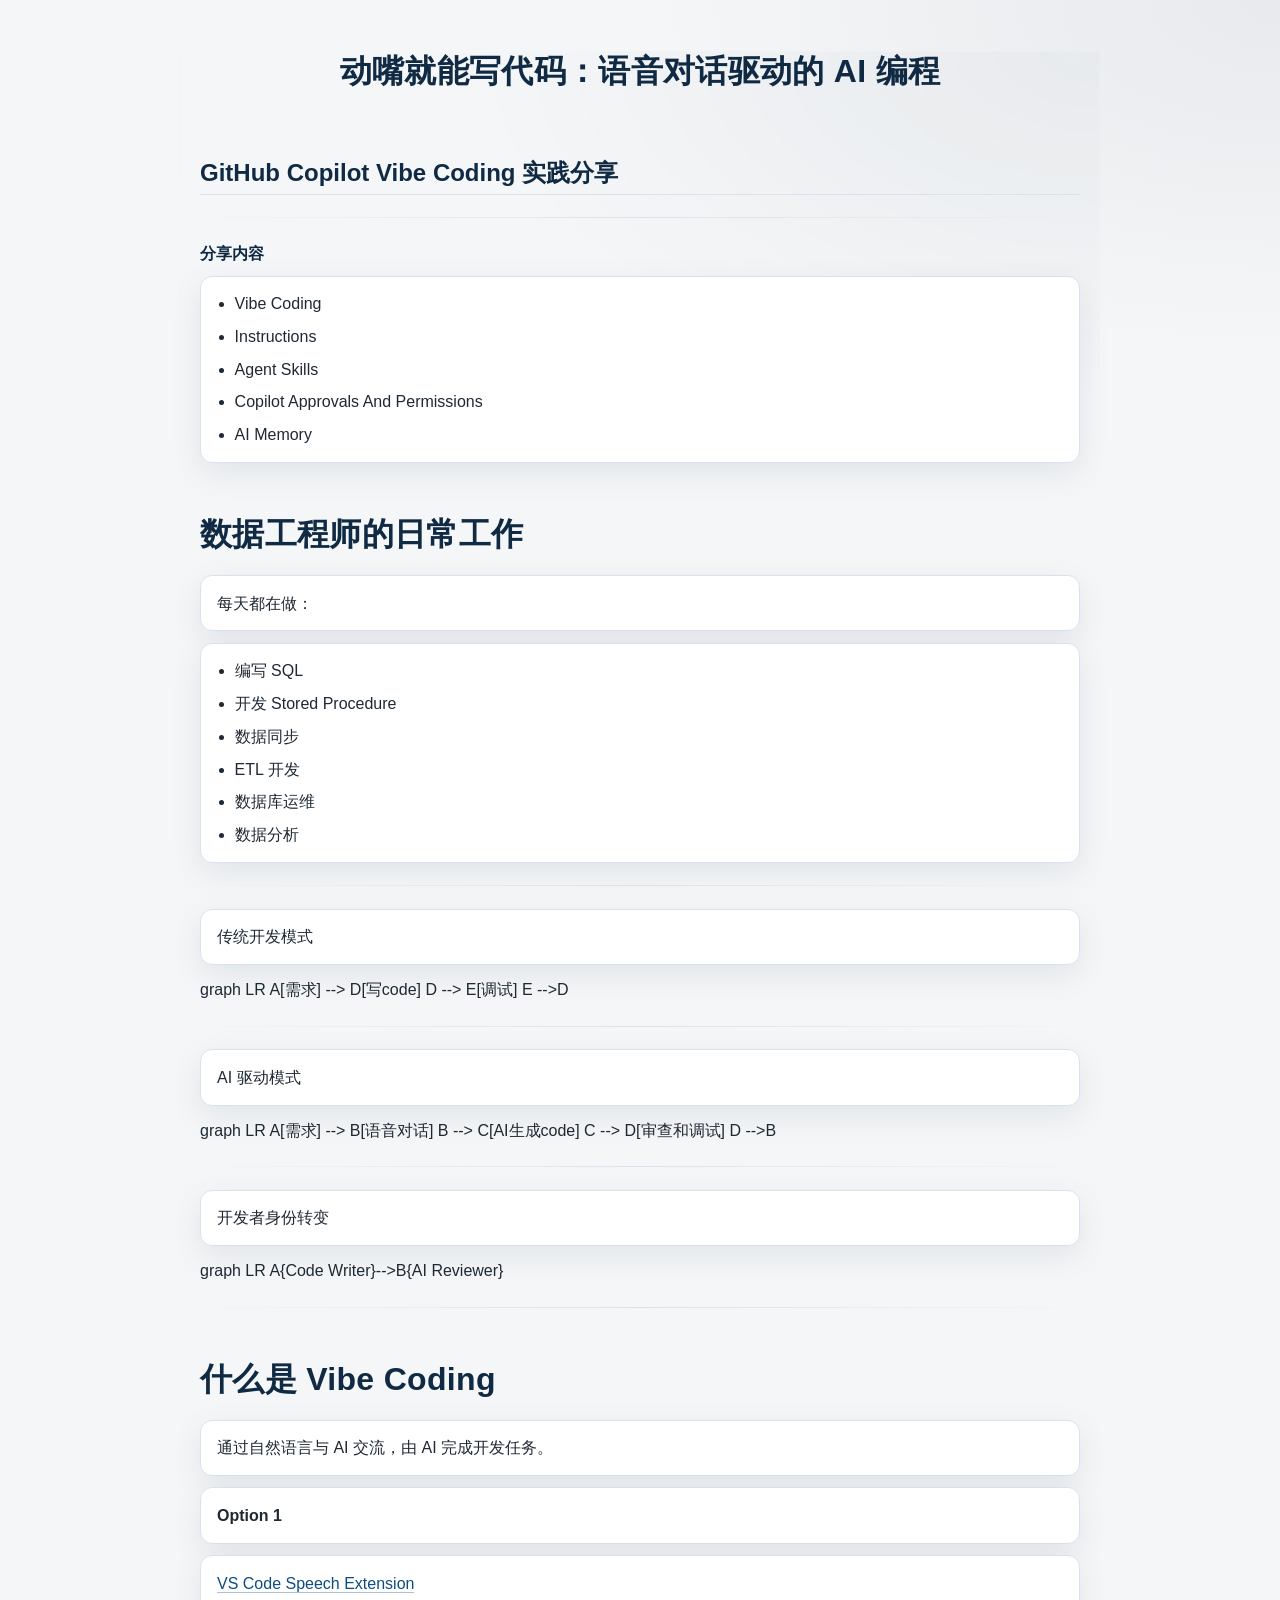
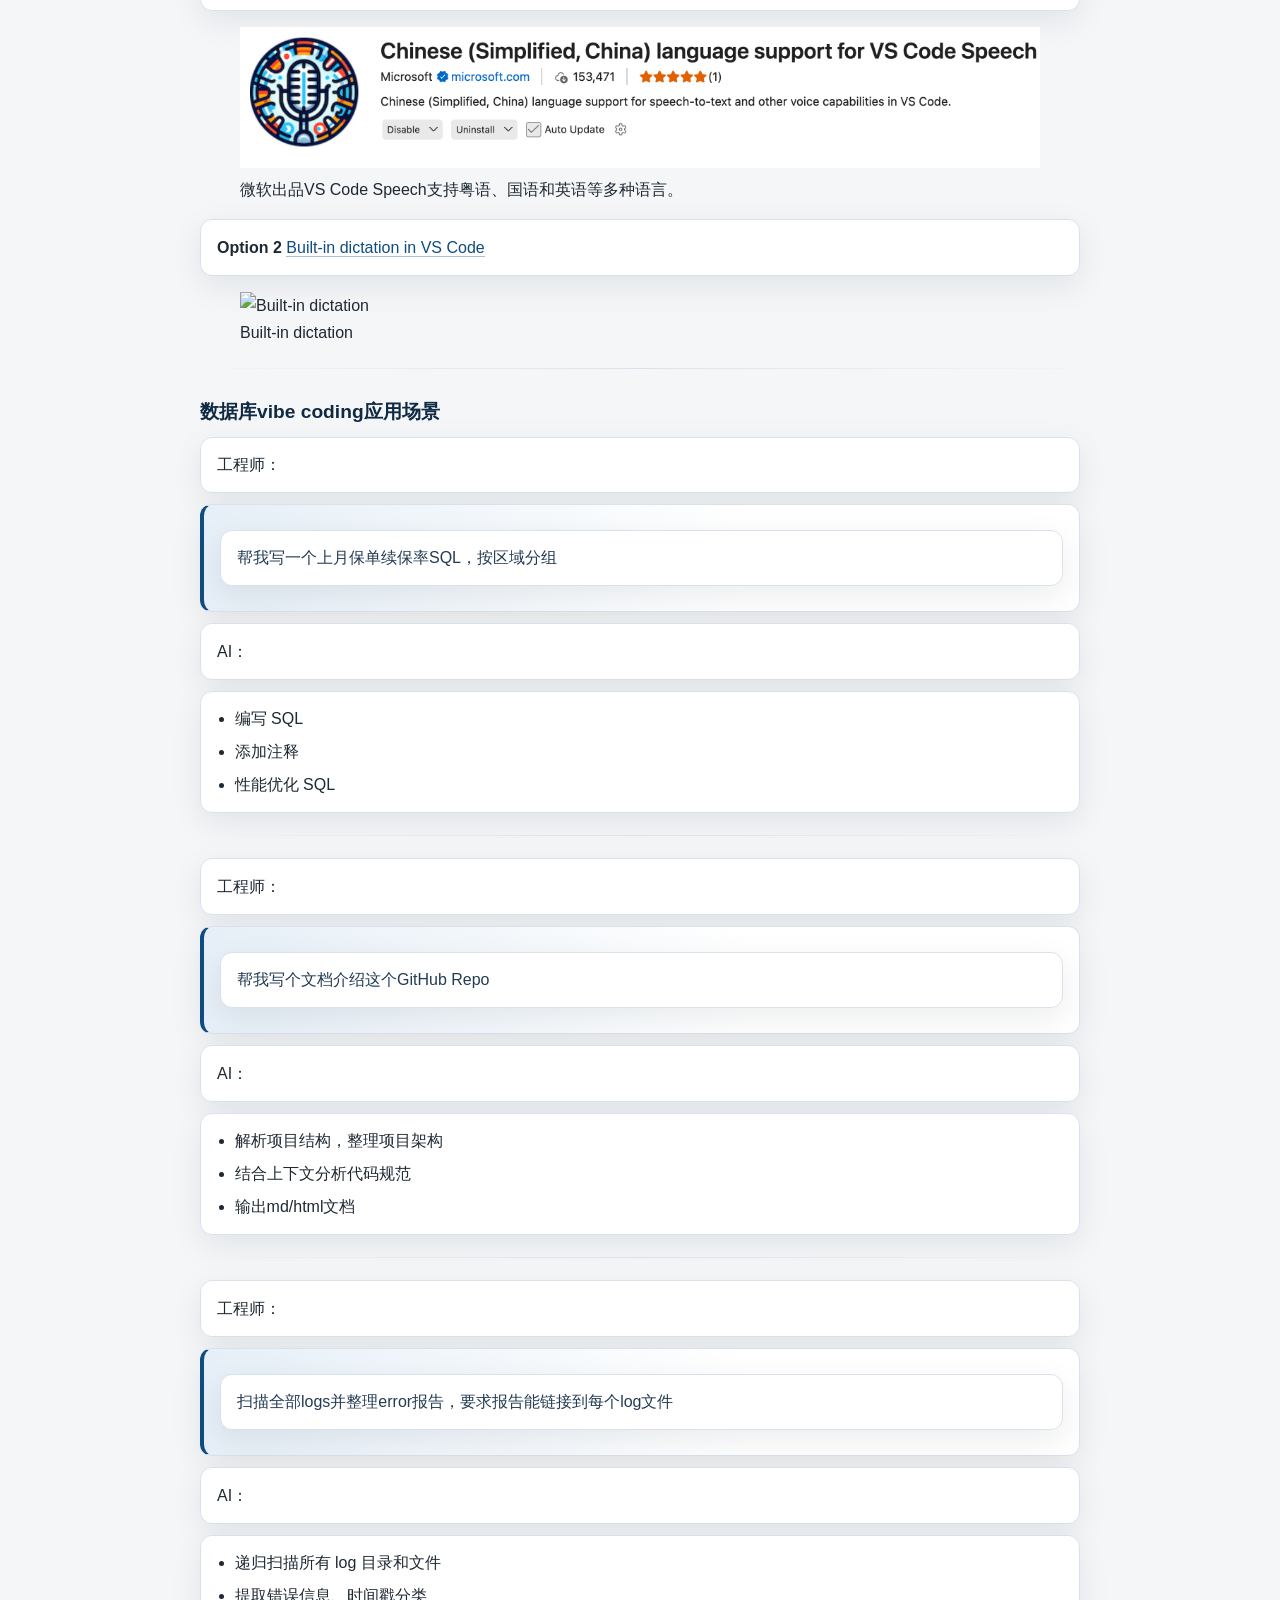
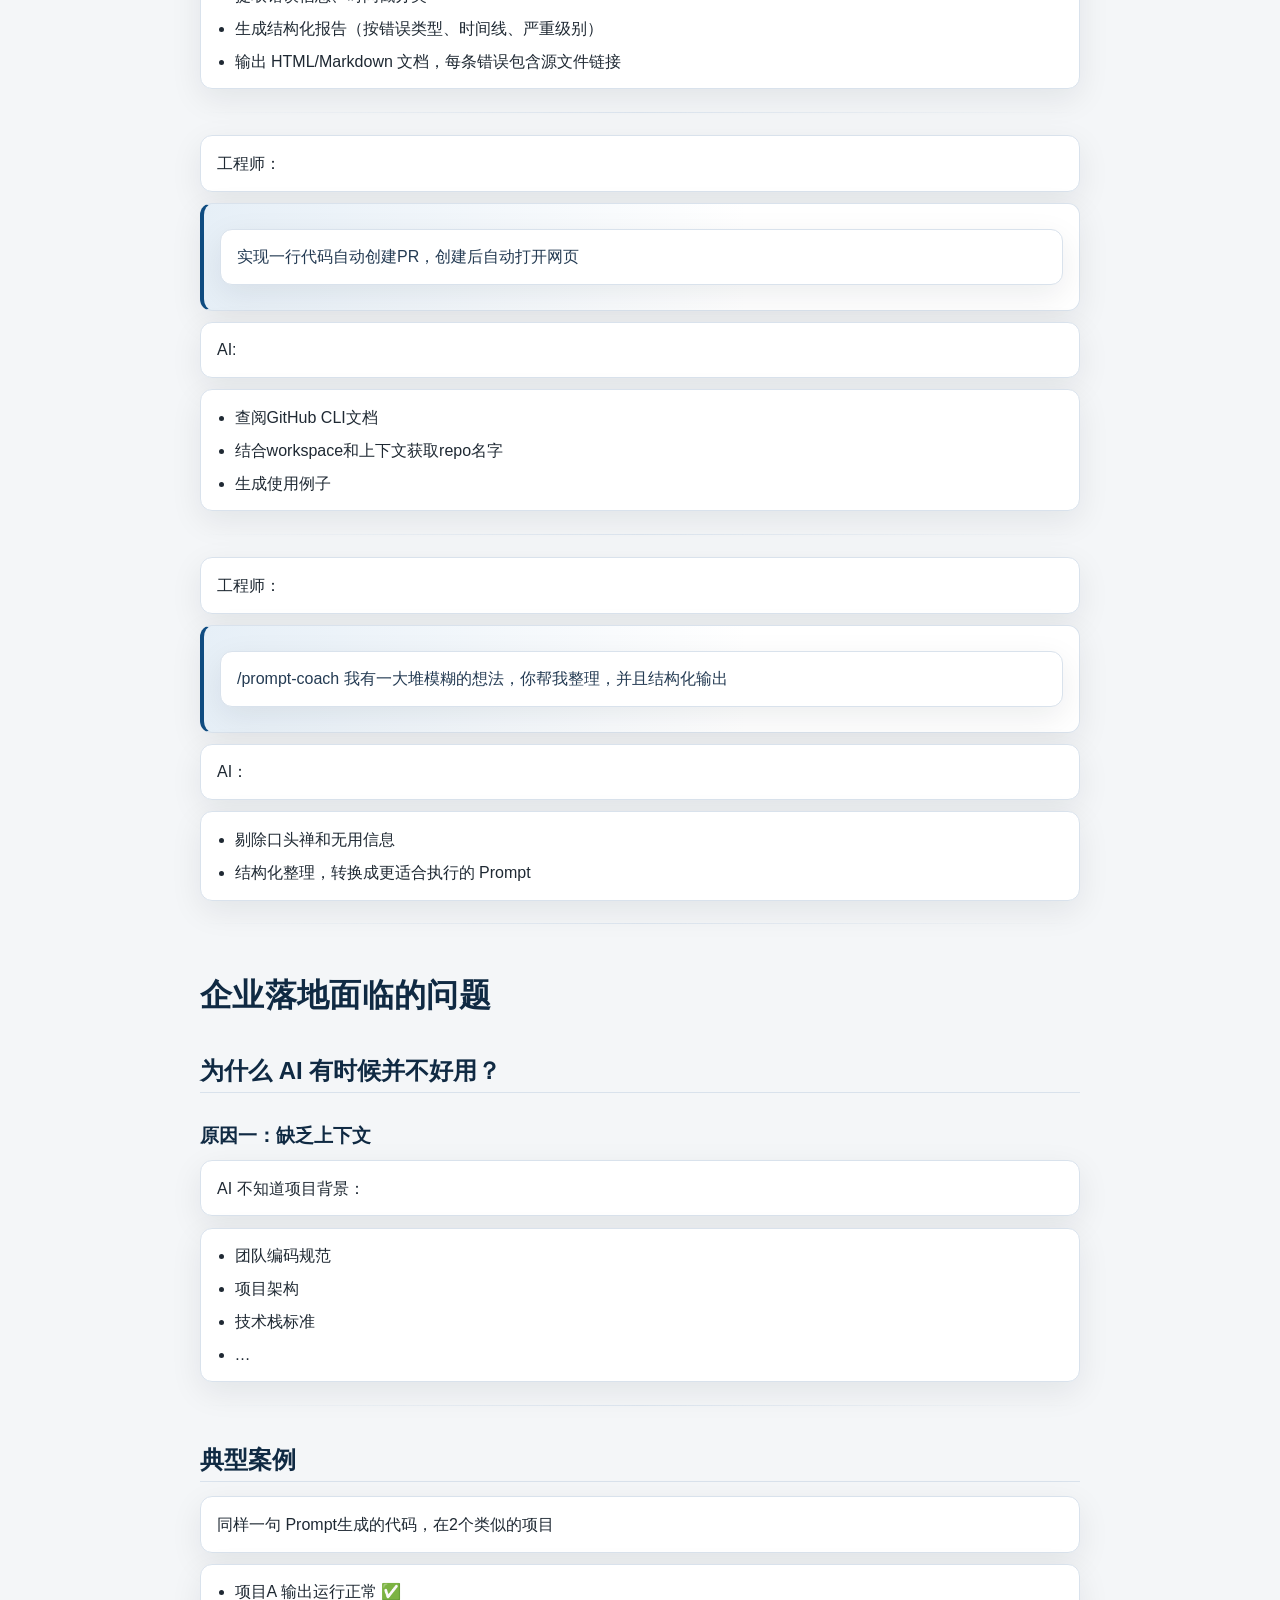
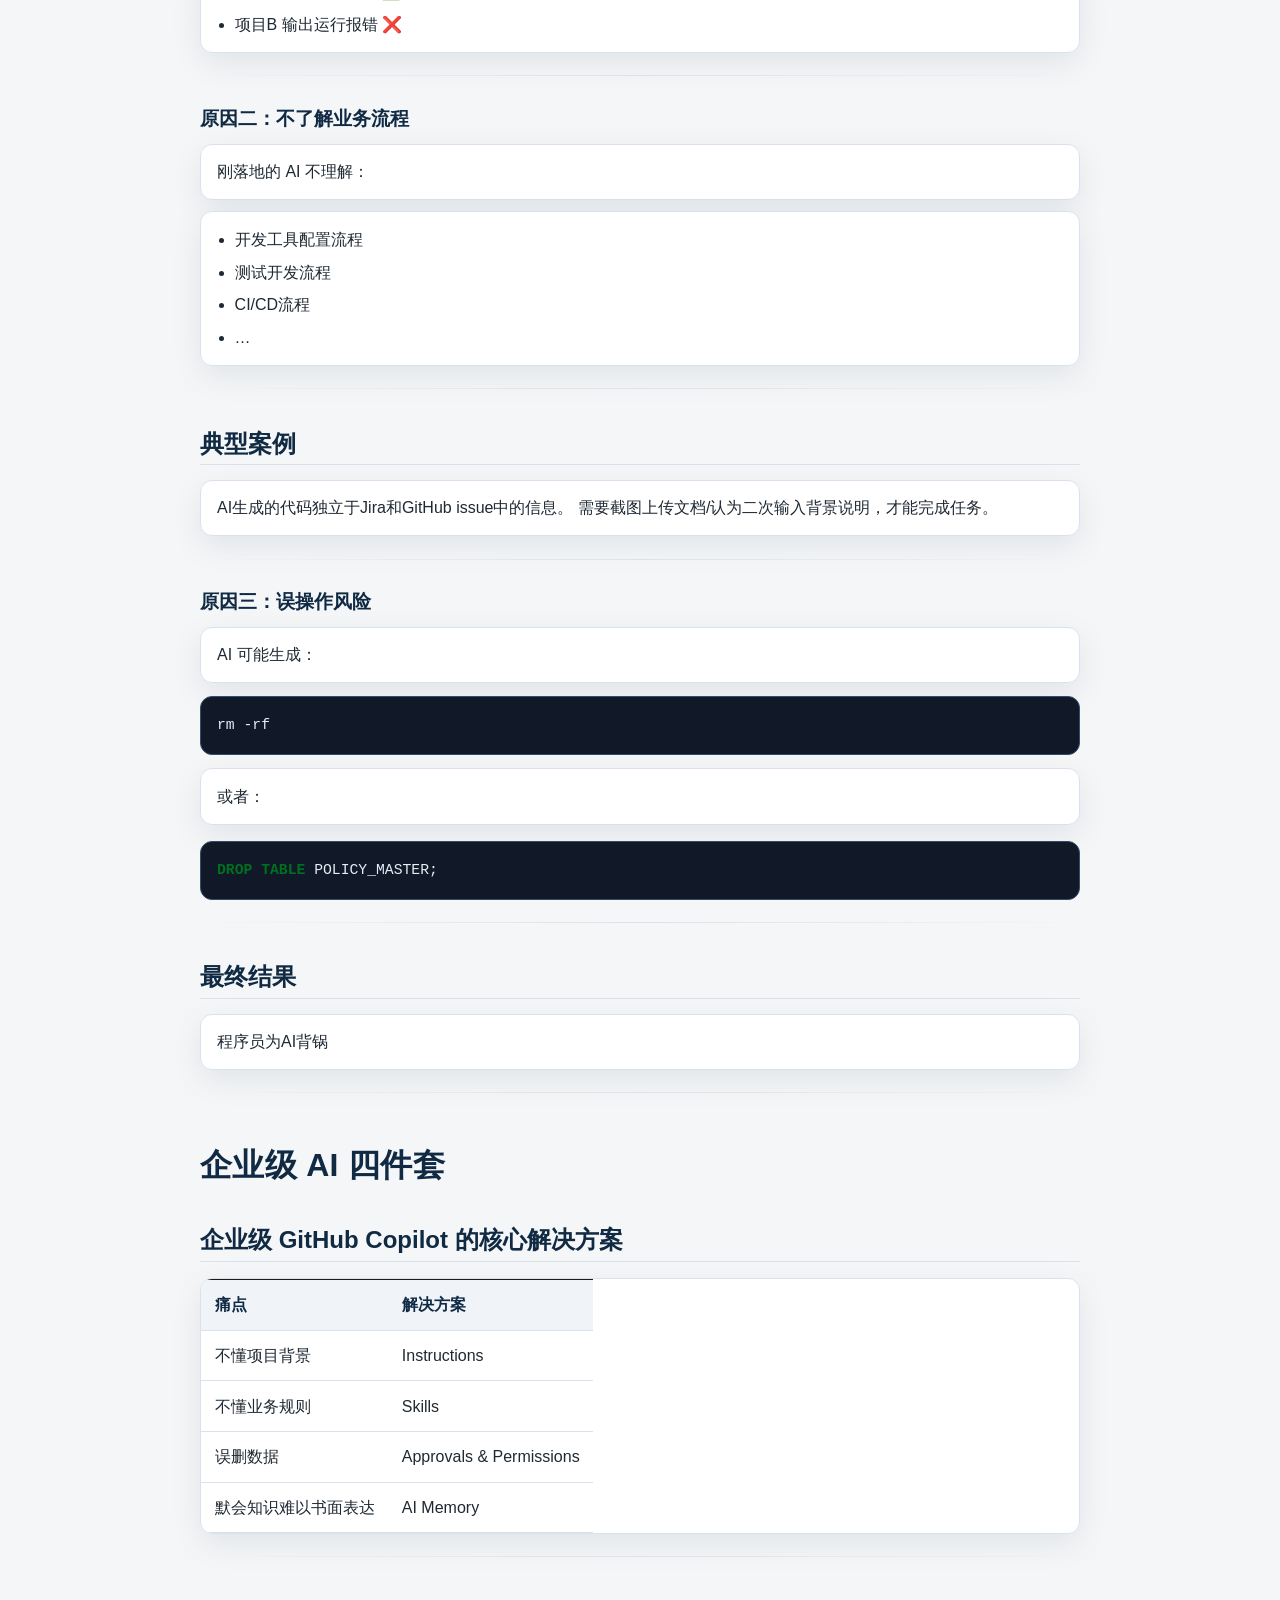
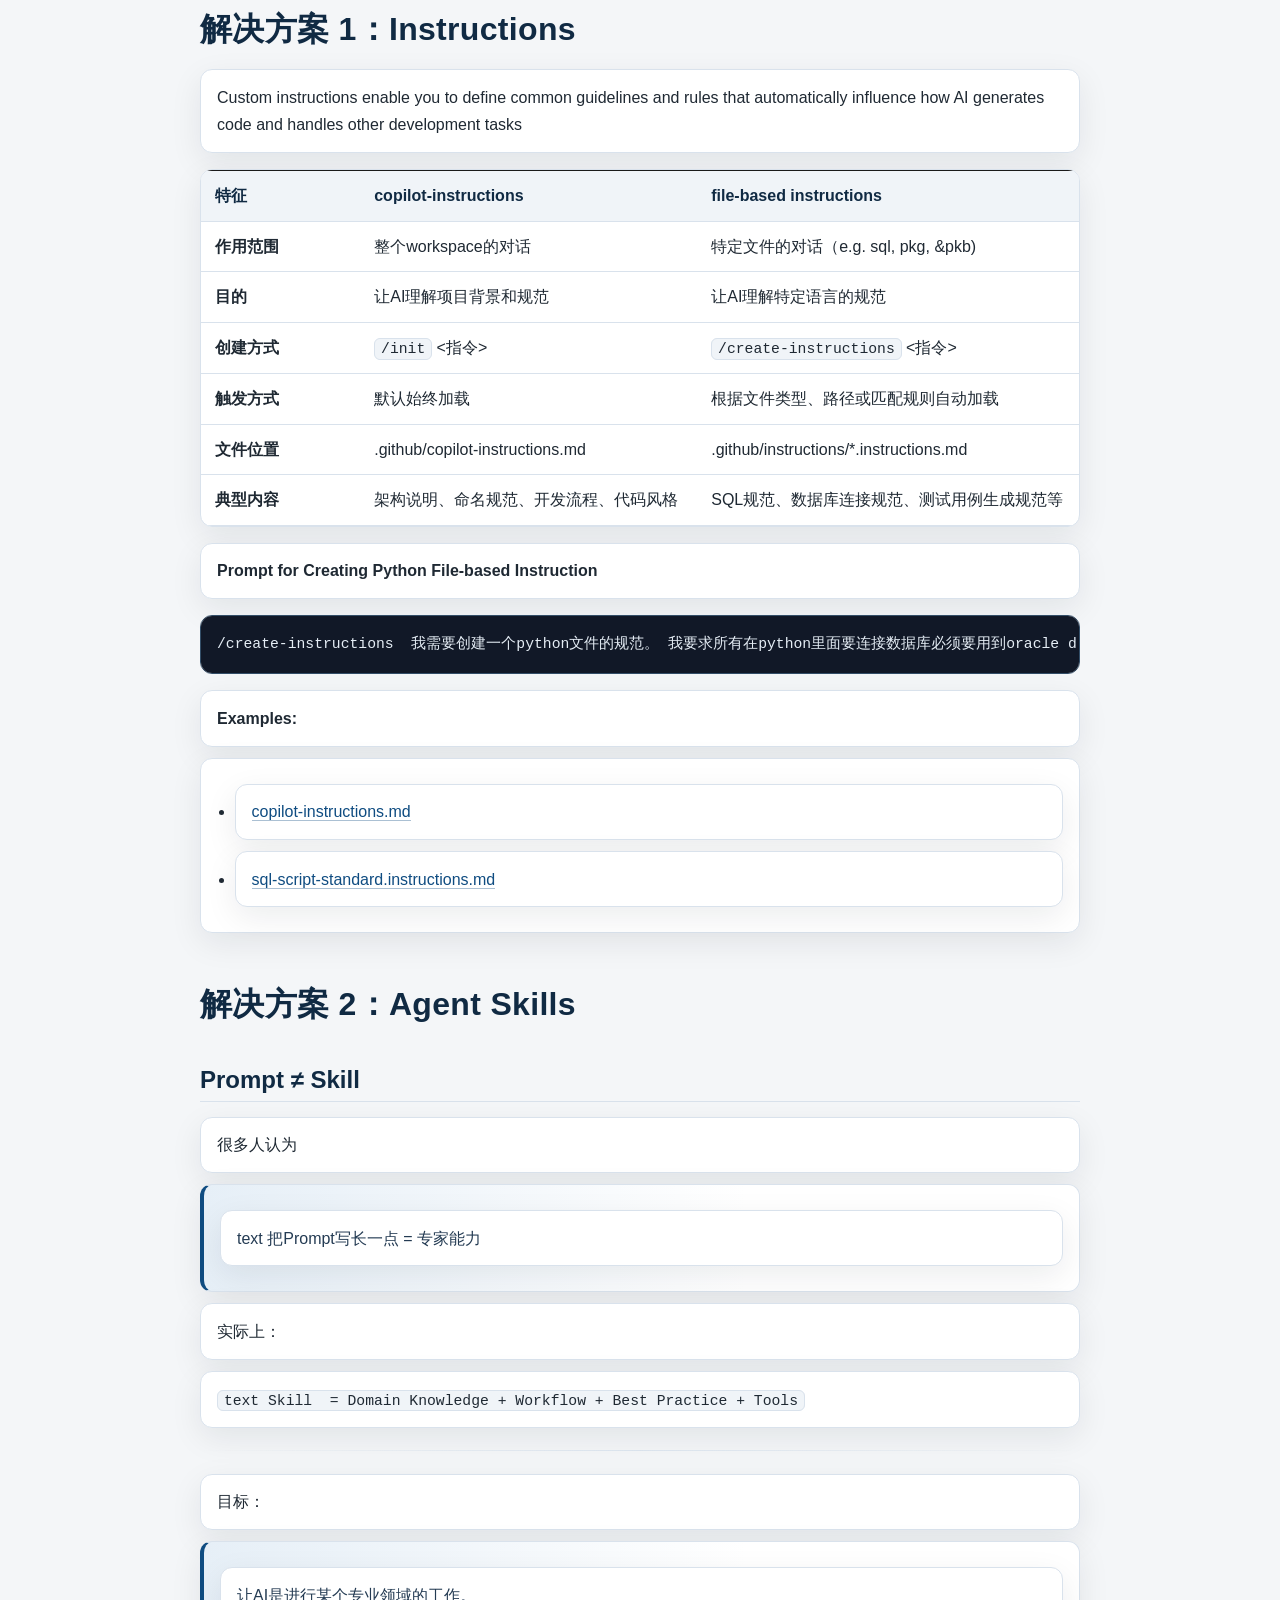
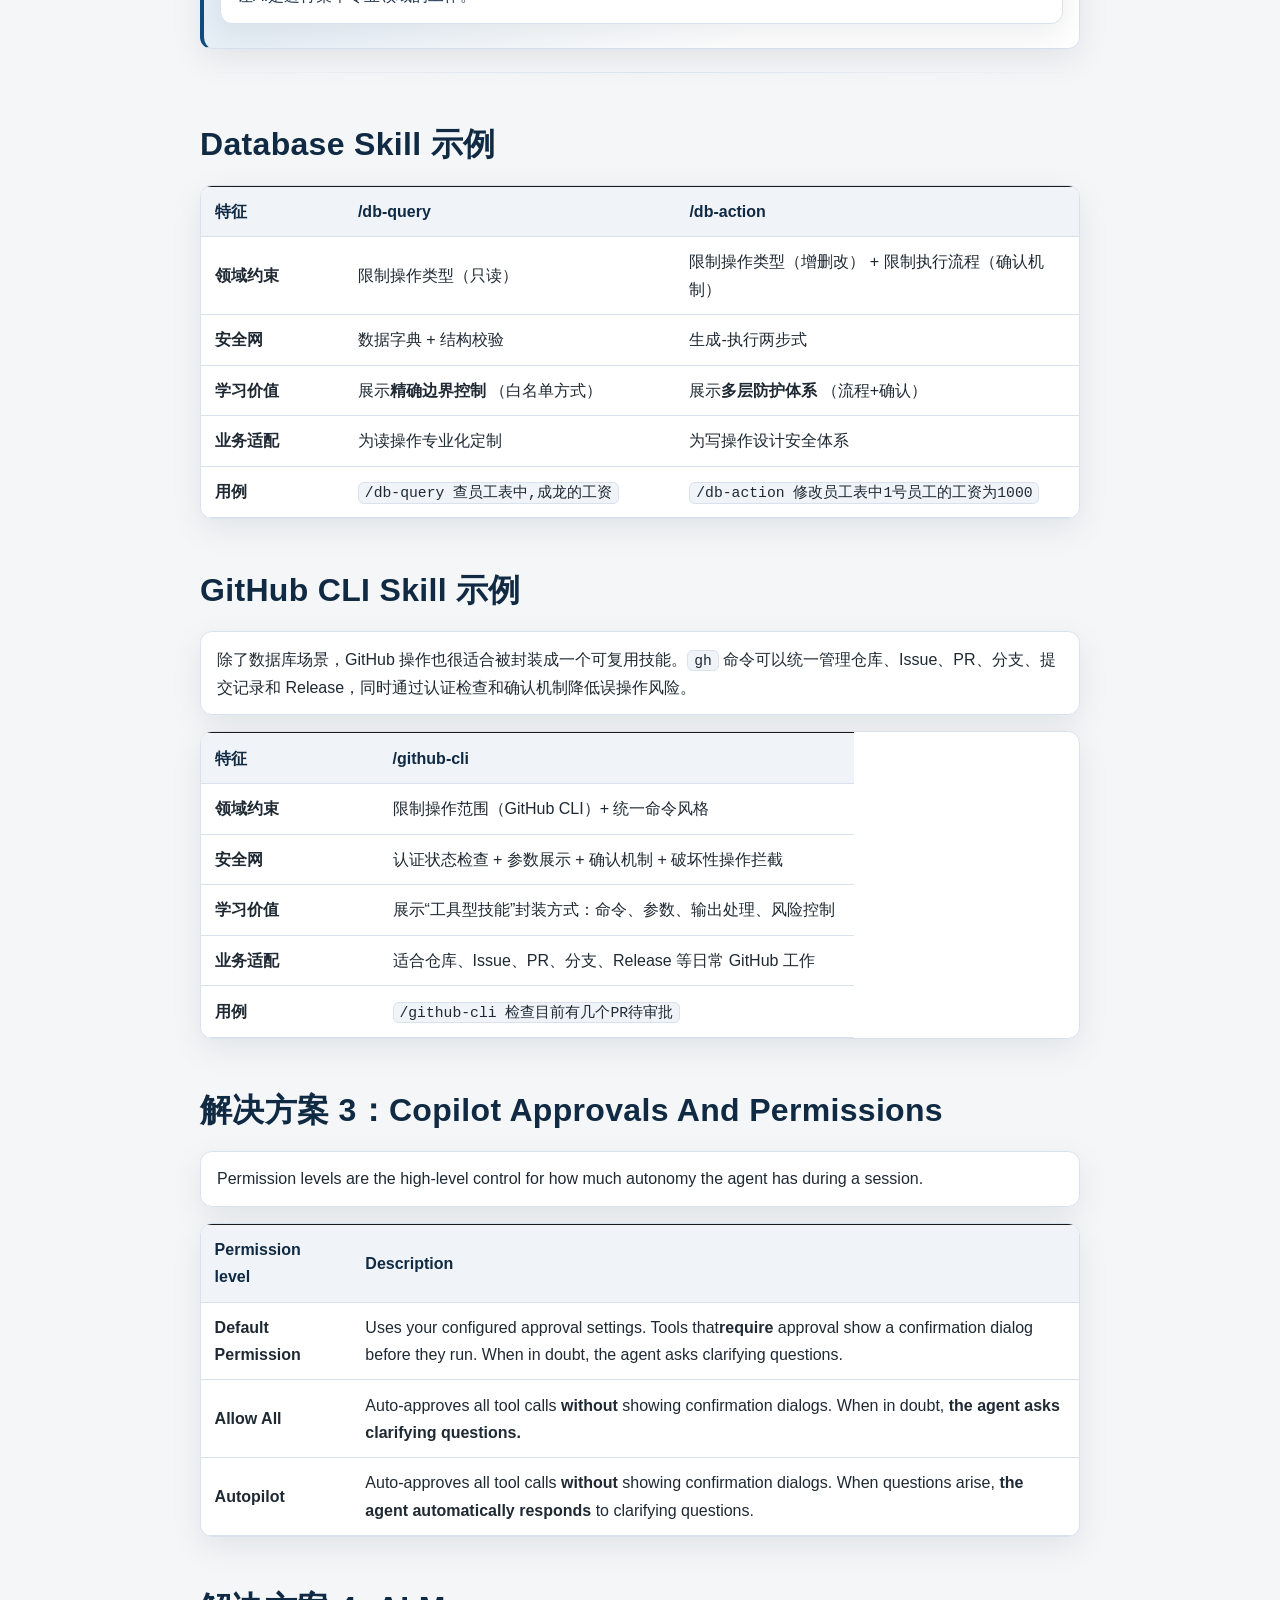
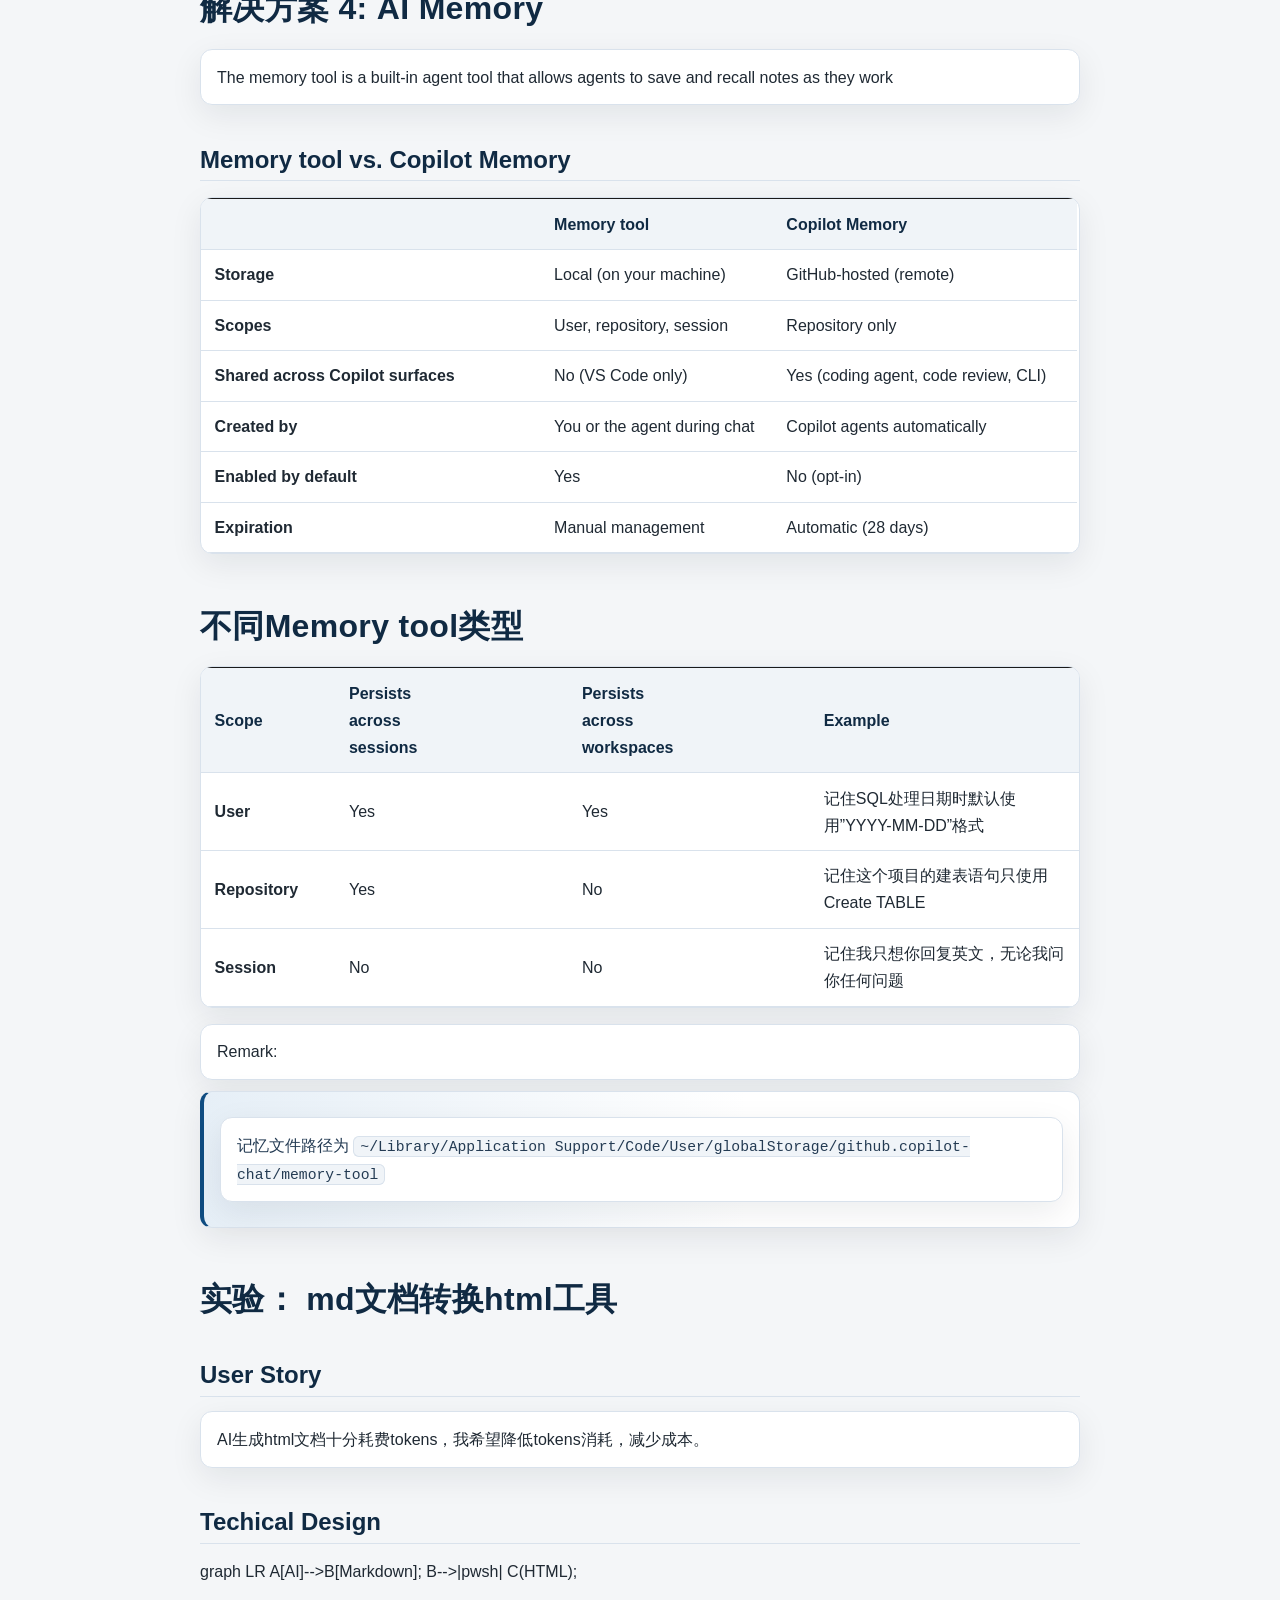
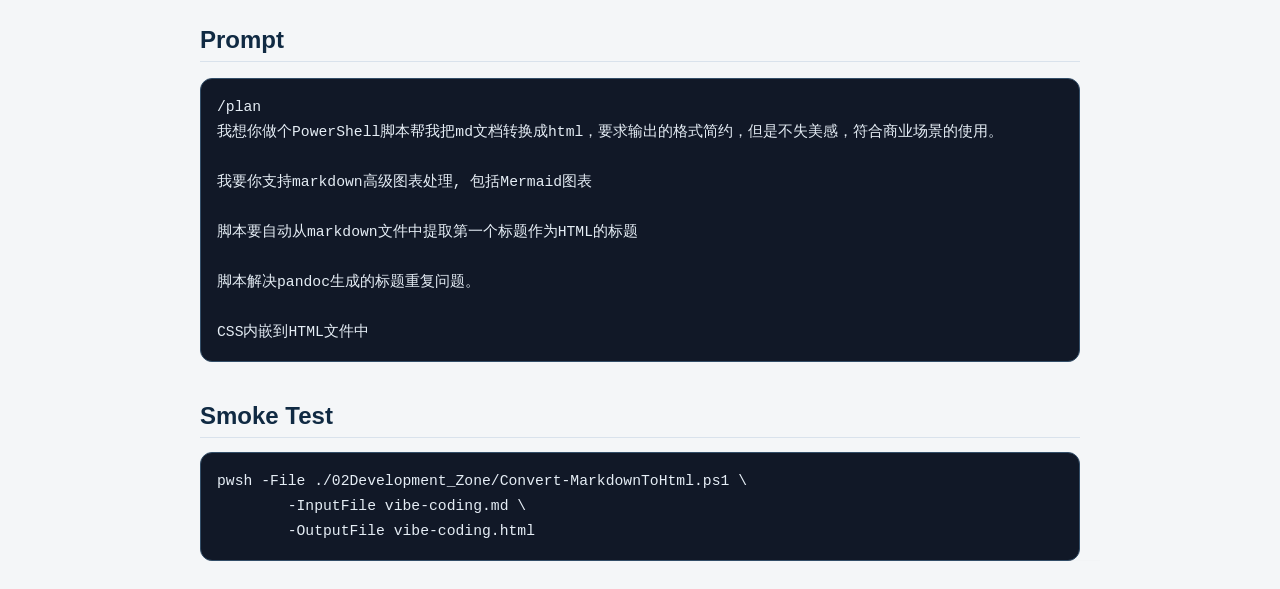
==== index.html @ 4faa57a8 "fix" ====
<!DOCTYPE html>
<html xmlns="http://www.w3.org/1999/xhtml">
<head>
  <meta charset="utf-8" />
  <meta name="generator" content="pandoc 3.10" />
  <meta name="viewport" content="width=device-width, initial-scale=1.0, user-scalable=yes" />
  <title>动嘴就能写代码：语音对话驱动的 AI 编程</title>
  <style>
    /* Default styles provided by pandoc.
    ** See https://pandoc.org/MANUAL.html#variables-for-html for config info.
    */
    html {
      color: #1a1a1a;
      background-color: #fdfdfd;
    }
    body {
      margin: 0 auto;
      max-width: 36em;
      padding-left: 50px;
      padding-right: 50px;
      padding-top: 50px;
      padding-bottom: 50px;
      hyphens: auto;
      overflow-wrap: break-word;
      text-rendering: optimizeLegibility;
      font-kerning: normal;
    }
    @media (max-width: 600px) {
      body {
        font-size: 0.9em;
        padding: 12px;
      }
      h1 {
        font-size: 1.8em;
      }
    }
    @media print {
      html {
        background-color: white;
      }
      body {
        background-color: transparent;
        color: black;
        font-size: 12pt;
      }
      p, h2, h3 {
        orphans: 3;
        widows: 3;
      }
      h2, h3, h4 {
        page-break-after: avoid;
      }
    }
    p {
      margin: 1em 0;
    }
    a {
      color: #1a1a1a;
    }
    a:visited {
      color: #1a1a1a;
    }
    img {
      max-width: 100%;
    }
    svg {
      height: auto;
      max-width: 100%;
    }
    h1, h2, h3, h4, h5, h6 {
      margin-top: 1.4em;
    }
    h5, h6 {
      font-size: 1em;
      font-style: italic;
    }
    h6 {
      font-weight: normal;
    }
    ol, ul {
      padding-left: 1.7em;
      margin-top: 1em;
    }
    li > ol, li > ul {
      margin-top: 0;
    }
    blockquote {
      margin: 1em 0 1em 1.7em;
      padding-left: 1em;
      border-left: 2px solid #e6e6e6;
      color: #606060;
    }
    code {
      white-space: pre-wrap;
      font-family: Menlo, Monaco, Consolas, 'Lucida Console', monospace;
      font-size: 85%;
      margin: 0;
      hyphens: manual;
    }
    pre {
      margin: 1em 0;
      overflow: auto;
    }
    pre code {
      padding: 0;
      overflow: visible;
      overflow-wrap: normal;
    }
    .sourceCode {
     background-color: transparent;
     overflow: visible;
    }
    hr {
      border: none;
      border-top: 1px solid #1a1a1a;
      height: 1px;
      margin: 1em 0;
    }
    table {
      margin: 1em 0;
      border-collapse: collapse;
      width: 100%;
      overflow-x: auto;
      display: block;
      font-variant-numeric: lining-nums tabular-nums;
    }
    table caption {
      margin-bottom: 0.75em;
    }
    tbody {
      margin-top: 0.5em;
      border-top: 1px solid #1a1a1a;
      border-bottom: 1px solid #1a1a1a;
    }
    th {
      border-top: 1px solid #1a1a1a;
      padding: 0.25em 0.5em 0.25em 0.5em;
    }
    td {
      padding: 0.125em 0.5em 0.25em 0.5em;
    }
    header {
      margin-bottom: 4em;
      text-align: center;
    }
    #TOC li {
      list-style: none;
    }
    #TOC ul {
      padding-left: 1.3em;
    }
    #TOC > ul {
      padding-left: 0;
    }
    #TOC a:not(:hover) {
      text-decoration: none;
    }
    span.smallcaps{font-variant: small-caps;}
    div.columns{display: flex; gap: 1.5em;}
    div.column{flex: auto;}
    @media screen {
    div.columns{gap: min(4vw, 1.5em);}
    div.column{overflow-x: auto;}
    }
    div.hanging-indent{margin-left: 1.5em; text-indent: -1.5em;}
    /* The extra [class] is a hack that increases specificity enough to
       override a similar rule in reveal.js */
    ul.task-list[class]{list-style: none;}
    ul.task-list li input[type="checkbox"] {
      font-size: inherit;
      width: 0.8em;
      margin: 0 0.8em 0.2em -1.6em;
      vertical-align: middle;
    }
    .display.math{display: block; text-align: center; margin: 0.5rem auto;}
    /* CSS for syntax highlighting */
    html { -webkit-text-size-adjust: 100%; }
    pre > code.sourceCode { white-space: pre; position: relative; }
    pre > code.sourceCode > span { display: inline-block; line-height: 1.25; }
    pre > code.sourceCode > span:empty { height: 1.2em; }
    .sourceCode { overflow: visible; }
    code.sourceCode > span { color: inherit; text-decoration: inherit; }
    div.sourceCode { margin: 1em 0; }
    pre.sourceCode { margin: 0; }
    @media screen {
    div.sourceCode { overflow: auto; }
    }
    @media print {
    pre > code.sourceCode { white-space: pre-wrap; }
    pre > code.sourceCode > span { text-indent: -5em; padding-left: 5em; }
    }
    pre.numberSource code
      { counter-reset: source-line 0; }
    pre.numberSource code > span
      { position: relative; left: -4em; counter-increment: source-line; }
    pre.numberSource code > span > a:first-child::before
      { content: counter(source-line);
        position: relative; left: -1em; text-align: right; vertical-align: baseline;
        border: none; display: inline-block;
        -webkit-touch-callout: none; -webkit-user-select: none;
        -khtml-user-select: none; -moz-user-select: none;
        -ms-user-select: none; user-select: none;
        padding: 0 4px; width: 4em;
        color: #aaaaaa;
      }
    pre.numberSource { margin-left: 3em; border-left: 1px solid #aaaaaa;  padding-left: 4px; }
    div.sourceCode
      {   }
    @media screen {
    pre > code.sourceCode > span > a:first-child::before { text-decoration: underline; }
    }
    code span.al { color: #ff0000; font-weight: bold; } /* Alert */
    code span.an { color: #60a0b0; font-weight: bold; font-style: italic; } /* Annotation */
    code span.at { color: #7d9029; } /* Attribute */
    code span.bn { color: #40a070; } /* BaseN */
    code span.bu { color: #008000; } /* BuiltIn */
    code span.cf { color: #007020; font-weight: bold; } /* ControlFlow */
    code span.ch { color: #4070a0; } /* Char */
    code span.cn { color: #880000; } /* Constant */
    code span.co { color: #60a0b0; font-style: italic; } /* Comment */
    code span.cv { color: #60a0b0; font-weight: bold; font-style: italic; } /* CommentVar */
    code span.do { color: #ba2121; font-style: italic; } /* Documentation */
    code span.dt { color: #902000; } /* DataType */
    code span.dv { color: #40a070; } /* DecVal */
    code span.er { color: #ff0000; font-weight: bold; } /* Error */
    code span.ex { } /* Extension */
    code span.fl { color: #40a070; } /* Float */
    code span.fu { color: #06287e; } /* Function */
    code span.im { color: #008000; font-weight: bold; } /* Import */
    code span.in { color: #60a0b0; font-weight: bold; font-style: italic; } /* Information */
    code span.kw { color: #007020; font-weight: bold; } /* Keyword */
    code span.op { color: #666666; } /* Operator */
    code span.ot { color: #007020; } /* Other */
    code span.pp { color: #bc7a00; } /* Preprocessor */
    code span.sc { color: #4070a0; } /* SpecialChar */
    code span.ss { color: #bb6688; } /* SpecialString */
    code span.st { color: #4070a0; } /* String */
    code span.va { color: #19177c; } /* Variable */
    code span.vs { color: #4070a0; } /* VerbatimString */
    code span.wa { color: #60a0b0; font-weight: bold; font-style: italic; } /* Warning */
  </style>
<style>
:root {
    --bg: #f4f6f8;
    --surface: #ffffff;
    --ink: #1f2933;
    --muted: #52606d;
    --line: #d9e2ec;
    --accent: #0f4c81;
    --accent-soft: #e6eff7;
    --shadow: 0 10px 32px rgba(15, 23, 42, 0.08);
}

* {
    box-sizing: border-box;
}

html,
body {
    margin: 0;
    padding: 0;
    background:
        radial-gradient(1200px 600px at 15% -10%, rgba(15, 76, 129, 0.08), transparent 65%),
        radial-gradient(900px 500px at 100% 0%, rgba(31, 41, 51, 0.06), transparent 70%),
        var(--bg);
    color: var(--ink);
    font-family: "Segoe UI", "PingFang SC", "Hiragino Sans GB", "Microsoft YaHei", sans-serif;
    line-height: 1.7;
}

body {
    max-width: 920px;
    margin: 32px auto;
    padding: 0 20px;
}

main,
article,
body > * {
    animation: fadeUp 420ms ease-out both;
}

@keyframes fadeUp {
    from {
        opacity: 0;
        transform: translateY(10px);
    }
    to {
        opacity: 1;
        transform: translateY(0);
    }
}

h1,
h2,
h3,
h4 {
    color: #102a43;
    margin-top: 1.6em;
    margin-bottom: 0.6em;
    line-height: 1.3;
}

h1 {
    font-size: 2rem;
    letter-spacing: 0.01em;
}

h2 {
    font-size: 1.5rem;
    border-bottom: 1px solid var(--line);
    padding-bottom: 0.35rem;
}

h3 {
    font-size: 1.2rem;
}

p,
ul,
ol,
blockquote {
    background: var(--surface);
    border: 1px solid var(--line);
    border-radius: 12px;
    box-shadow: var(--shadow);
    margin: 0.7rem 0;
    padding: 0.85rem 1rem;
}

ul,
ol {
    padding-left: 2.1rem;
}

li + li {
    margin-top: 0.35rem;
}

blockquote {
    border-left: 4px solid var(--accent);
    background: linear-gradient(90deg, var(--accent-soft), #ffffff 62%);
    color: #243b53;
    font-style: normal;
}

hr {
    border: none;
    height: 1px;
    margin: 1.4rem 0;
    background: linear-gradient(to right, transparent, var(--line), transparent);
}

code {
    font-family: "SFMono-Regular", Menlo, Consolas, monospace;
    font-size: 0.92em;
    background: #f0f4f8;
    border: 1px solid #d9e2ec;
    border-radius: 6px;
    padding: 0.12em 0.4em;
}

pre {
    overflow-x: auto;
    background: #111827;
    color: #e5edf5;
    border-radius: 12px;
    border: 1px solid #334e68;
    padding: 1rem;
}

pre code {
    background: transparent;
    border: none;
    color: inherit;
    padding: 0;
}

a {
    color: var(--accent);
    text-decoration: none;
    border-bottom: 1px solid rgba(15, 76, 129, 0.35);
}

a:hover {
    border-bottom-color: var(--accent);
}

table {
    width: 100%;
    border-collapse: collapse;
    background: var(--surface);
    border: 1px solid var(--line);
    border-radius: 12px;
    overflow: hidden;
    box-shadow: var(--shadow);
}

th,
td {
    border-bottom: 1px solid var(--line);
    padding: 0.7rem 0.85rem;
    text-align: left;
}

th {
    color: #102a43;
    background: #f0f4f8;
    font-weight: 600;
}

@media (max-width: 720px) {
    body {
        margin: 20px auto;
        padding: 0 12px;
    }

    h1 {
        font-size: 1.65rem;
    }

    h2 {
        font-size: 1.3rem;
    }
}

@media print {
    html,
    body {
        background: #ffffff;
    }

    p,
    ul,
    ol,
    blockquote,
    table {
        box-shadow: none;
        border-color: #d5d8dc;
        break-inside: avoid;
    }

    a {
        color: #000000;
        border-bottom: none;
    }
}

/* Code block styling for pandoc-generated content */
div.sourceCode {
    background: #111827 !important;
    border: 1px solid #334e68 !important;
    border-radius: 12px !important;
    padding: 1rem !important;
    overflow-x: auto !important;
}
pre.sourceCode {
    background: transparent !important;
    border: none !important;
    padding: 0 !important;
    margin: 0 !important;
}
code.sourceCode {
    background: transparent !important;
    color: #e5edf5 !important;
    border: none !important;
    padding: 0 !important;
}
</style>
</head>
<body>
<header id="title-block-header">
<h1 class="title">动嘴就能写代码：语音对话驱动的 AI 编程</h1>
</header>
<h2 id="github-copilot-vibe-coding-实践分享">GitHub Copilot Vibe Coding
实践分享</h2>
<hr />
<h4 id="分享内容">分享内容</h4>
<ul>
<li>Vibe Coding</li>
<li>Instructions</li>
<li>Agent Skills</li>
<li>Copilot Approvals And Permissions</li>
<li>AI Memory</li>
</ul>
<h1 id="数据工程师的日常工作">数据工程师的日常工作</h1>
<p>每天都在做：</p>
<ul>
<li>编写 SQL</li>
<li>开发 Stored Procedure</li>
<li>数据同步</li>
<li>ETL 开发</li>
<li>数据库运维</li>
<li>数据分析</li>
</ul>
<hr />
<p>传统开发模式</p>
<div class="mermaid">graph LR
    A[需求] --> D[写code]
    D --> E[调试]
    E -->D</div>
<hr />
<p>AI 驱动模式</p>
<div class="mermaid">graph LR
    A[需求] --> B[语音对话]
    B --> C[AI生成code]
    C --> D[审查和调试]
    D -->B</div>
<hr />
<p>开发者身份转变</p>
<div class="mermaid">graph LR
A{Code Writer}-->B{AI Reviewer}</div>
<hr />
<h1 id="什么是-vibe-coding">什么是 Vibe Coding</h1>
<p>通过自然语言与 AI 交流，由 AI 完成开发任务。</p>
<p><strong>Option 1</strong></p>
<p><a
href="https://marketplace.visualstudio.com/items?itemName=ms-vscode.vscode-speech-language-pack-zh-cn">VS
Code Speech Extension</a></p>
<figure>
<img src="image/vibe-coding/1782010150610.png"
alt="微软出品VS Code Speech支持粤语、国语和英语等多种语言。" />
<figcaption aria-hidden="true">微软出品VS Code
Speech支持粤语、国语和英语等多种语言。</figcaption>
</figure>
<p><strong>Option 2</strong> <a
href="https://code.visualstudio.com/docs/configure/accessibility/voice#_use-built-in-dictation">Built-in
dictation in VS Code</a></p>
<figure>
<img src="image/vibe-coding/Built-in.png" alt="Built-in dictation" />
<figcaption aria-hidden="true">Built-in dictation</figcaption>
</figure>
<hr />
<h3 id="数据库vibe-coding应用场景">数据库vibe coding应用场景</h3>
<p>工程师：</p>
<blockquote>
<p>帮我写一个上月保单续保率SQL，按区域分组</p>
</blockquote>
<p>AI：</p>
<ul>
<li>编写 SQL</li>
<li>添加注释</li>
<li>性能优化 SQL</li>
</ul>
<hr />
<p>工程师：</p>
<blockquote>
<p>帮我写个文档介绍这个GitHub Repo</p>
</blockquote>
<p>AI：</p>
<ul>
<li>解析项目结构，整理项目架构</li>
<li>结合上下文分析代码规范</li>
<li>输出md/html文档</li>
</ul>
<hr />
<p>工程师：</p>
<blockquote>
<p>扫描全部logs并整理error报告，要求报告能链接到每个log文件</p>
</blockquote>
<p>AI：</p>
<ul>
<li>递归扫描所有 log 目录和文件</li>
<li>提取错误信息、时间戳分类</li>
<li>生成结构化报告（按错误类型、时间线、严重级别）</li>
<li>输出 HTML/Markdown 文档，每条错误包含源文件链接</li>
</ul>
<hr />
<p>工程师：</p>
<blockquote>
<p>实现一行代码自动创建PR，创建后自动打开网页</p>
</blockquote>
<p>AI:</p>
<ul>
<li>查阅GitHub CLI文档</li>
<li>结合workspace和上下文获取repo名字</li>
<li>生成使用例子</li>
</ul>
<hr />
<p>工程师：</p>
<blockquote>
<p>/prompt-coach 我有一大堆模糊的想法，你帮我整理，并且结构化输出</p>
</blockquote>
<p>AI：</p>
<ul>
<li>剔除口头禅和无用信息</li>
<li>结构化整理，转换成更适合执行的 Prompt</li>
</ul>
<hr />
<h1 id="企业落地面临的问题">企业落地面临的问题</h1>
<h2 id="为什么-ai-有时候并不好用">为什么 AI 有时候并不好用？</h2>
<h3 id="原因一缺乏上下文">原因一：缺乏上下文</h3>
<p>AI 不知道项目背景：</p>
<ul>
<li>团队编码规范</li>
<li>项目架构</li>
<li>技术栈标准</li>
<li>…</li>
</ul>
<hr />
<h2 id="典型案例">典型案例</h2>
<p>同样一句 Prompt生成的代码，在2个类似的项目</p>
<ul>
<li>项目A 输出运行正常 ✅</li>
<li>项目B 输出运行报错 ❌</li>
</ul>
<hr />
<h3 id="原因二不了解业务流程">原因二：不了解业务流程</h3>
<p>刚落地的 AI 不理解：</p>
<ul>
<li>开发工具配置流程</li>
<li>测试开发流程</li>
<li>CI/CD流程</li>
<li>…</li>
</ul>
<hr />
<h2 id="典型案例-1">典型案例</h2>
<p>AI生成的代码独立于Jira和GitHub issue中的信息。
需要截图上传文档/认为二次输入背景说明，才能完成任务。</p>
<hr />
<h3 id="原因三误操作风险">原因三：误操作风险</h3>
<p>AI 可能生成：</p>
<pre class="shell"><code>rm -rf</code></pre>
<p>或者：</p>
<div class="sourceCode" id="cb5"><pre
class="sourceCode sql"><code class="sourceCode sql"><span id="cb5-1"><a href="#cb5-1" aria-hidden="true" tabindex="-1"></a><span class="kw">DROP</span> <span class="kw">TABLE</span> POLICY_MASTER;</span></code></pre></div>
<hr />
<h2 id="最终结果">最终结果</h2>
<p>程序员为AI背锅</p>
<hr />
<h1 id="企业级-ai-四件套">企业级 AI 四件套</h1>
<h2 id="企业级-github-copilot-的核心解决方案">企业级 GitHub Copilot
的核心解决方案</h2>
<table>
<thead>
<tr>
<th>痛点</th>
<th>解决方案</th>
</tr>
</thead>
<tbody>
<tr>
<td>不懂项目背景</td>
<td>Instructions</td>
</tr>
<tr>
<td>不懂业务规则</td>
<td>Skills</td>
</tr>
<tr>
<td>误删数据</td>
<td>Approvals &amp; Permissions</td>
</tr>
<tr>
<td>默会知识难以书面表达</td>
<td>AI Memory</td>
</tr>
</tbody>
</table>
<hr />
<h1 id="解决方案-1instructions">解决方案 1：Instructions</h1>
<p>Custom instructions enable you to define common guidelines and rules
that automatically influence how AI generates code and handles other
development tasks</p>
<table>
<colgroup>
<col style="width: 18%" />
<col style="width: 38%" />
<col style="width: 43%" />
</colgroup>
<thead>
<tr>
<th>特征</th>
<th>copilot-instructions</th>
<th>file-based instructions</th>
</tr>
</thead>
<tbody>
<tr>
<td><strong>作用范围</strong></td>
<td>整个workspace的对话</td>
<td>特定文件的对话（e.g. sql, pkg, &amp;pkb)</td>
</tr>
<tr>
<td><strong>目的</strong></td>
<td>让AI理解项目背景和规范</td>
<td>让AI理解特定语言的规范</td>
</tr>
<tr>
<td><strong>创建方式</strong></td>
<td><code>/init</code> <指令></td>
<td><code>/create-instructions</code> <指令></td>
</tr>
<tr>
<td><strong>触发方式</strong></td>
<td>默认始终加载</td>
<td>根据文件类型、路径或匹配规则自动加载</td>
</tr>
<tr>
<td><strong>文件位置</strong></td>
<td>.github/copilot-instructions.md</td>
<td>.github/instructions/*.instructions.md</td>
</tr>
<tr>
<td><strong>典型内容</strong></td>
<td>架构说明、命名规范、开发流程、代码风格</td>
<td>SQL规范、数据库连接规范、测试用例生成规范等</td>
</tr>
</tbody>
</table>
<p><strong>Prompt for Creating Python File-based
Instruction</strong></p>
<div class="sourceCode" id="cb6"><pre class="sourceCode md"><code class="sourceCode markdown"><span id="cb6-1"><a href="#cb6-1" aria-hidden="true" tabindex="-1"></a>/create-instructions  我需要创建一个python文件的规范。 我要求所有在python里面要连接数据库必须要用到oracle d b这个包</span></code></pre></div>
<p><strong>Examples:</strong></p>
<ul>
<li><p><a
href=".github/copilot-instructions.md">copilot-instructions.md</a></p></li>
<li><p><a
href=".github/instructions/sql-script-standard.instructions.md">sql-script-standard.instructions.md</a></p></li>
</ul>
<h1 id="解决方案-2agent-skills">解决方案 2：Agent Skills</h1>
<h2 id="prompt-skill">Prompt ≠ Skill</h2>
<p>很多人认为</p>
<blockquote>
<p>text 把Prompt写长一点 = 专家能力</p>
</blockquote>
<p>实际上：</p>
<p><code>text Skill  = Domain Knowledge + Workflow + Best Practice + Tools</code></p>
<hr />
<p>目标：</p>
<blockquote>
<p>让AI是进行某个专业领域的工作。</p>
</blockquote>
<hr />
<h1 id="database-skill-示例">Database Skill 示例</h1>
<table>
<colgroup>
<col style="width: 16%" />
<col style="width: 37%" />
<col style="width: 45%" />
</colgroup>
<thead>
<tr>
<th>特征</th>
<th>/db-query</th>
<th>/db-action</th>
</tr>
</thead>
<tbody>
<tr>
<td><strong>领域约束</strong></td>
<td>限制操作类型（只读）</td>
<td>限制操作类型（增删改） + 限制执行流程（确认机制）</td>
</tr>
<tr>
<td><strong>安全网</strong></td>
<td>数据字典 + 结构校验</td>
<td>生成-执行两步式</td>
</tr>
<tr>
<td><strong>学习价值</strong></td>
<td>展示<strong>精确边界控制</strong> （白名单方式）</td>
<td>展示<strong>多层防护体系</strong> （流程+确认）</td>
</tr>
<tr>
<td><strong>业务适配</strong></td>
<td>为读操作专业化定制</td>
<td>为写操作设计安全体系</td>
</tr>
<tr>
<td><strong>用例</strong></td>
<td><code>/db-query 查员工表中,成龙的工资</code></td>
<td><code>/db-action 修改员工表中1号员工的工资为1000</code></td>
</tr>
</tbody>
</table>
<h1 id="github-cli-skill-示例">GitHub CLI Skill 示例</h1>
<p>除了数据库场景，GitHub
操作也很适合被封装成一个可复用技能。<code>gh</code>
命令可以统一管理仓库、Issue、PR、分支、提交记录和
Release，同时通过认证检查和确认机制降低误操作风险。</p>
<table>
<colgroup>
<col style="width: 27%" />
<col style="width: 72%" />
</colgroup>
<thead>
<tr>
<th>特征</th>
<th>/github-cli</th>
</tr>
</thead>
<tbody>
<tr>
<td><strong>领域约束</strong></td>
<td>限制操作范围（GitHub CLI）+ 统一命令风格</td>
</tr>
<tr>
<td><strong>安全网</strong></td>
<td>认证状态检查 + 参数展示 + 确认机制 + 破坏性操作拦截</td>
</tr>
<tr>
<td><strong>学习价值</strong></td>
<td>展示“工具型技能”封装方式：命令、参数、输出处理、风险控制</td>
</tr>
<tr>
<td><strong>业务适配</strong></td>
<td>适合仓库、Issue、PR、分支、Release 等日常 GitHub 工作</td>
</tr>
<tr>
<td><strong>用例</strong></td>
<td><code>/github-cli 检查目前有几个PR待审批</code></td>
</tr>
</tbody>
</table>
<h1 id="解决方案-3copilot-approvals-and-permissions">解决方案 3：Copilot
Approvals And Permissions</h1>
<p>Permission levels are the high-level control for how much autonomy
the agent has during a session.</p>
<table>
<colgroup>
<col style="width: 17%" />
<col style="width: 82%" />
</colgroup>
<thead>
<tr>
<th>Permission level</th>
<th>Description</th>
</tr>
</thead>
<tbody>
<tr>
<td><strong>Default Permission</strong></td>
<td>Uses your configured approval settings. Tools
that<strong>require</strong> approval show a confirmation dialog before
they run. When in doubt, the agent asks clarifying questions.</td>
</tr>
<tr>
<td><strong>Allow All</strong></td>
<td>Auto-approves all tool calls <strong>without</strong> showing
confirmation dialogs. When in doubt, <strong>the agent asks clarifying
questions.</strong></td>
</tr>
<tr>
<td><strong>Autopilot</strong></td>
<td>Auto-approves all tool calls <strong>without</strong> showing
confirmation dialogs. When questions arise, <strong>the agent
automatically responds</strong> to clarifying questions.</td>
</tr>
</tbody>
</table>
<h1 id="解决方案-4-ai-memory">解决方案 4: AI Memory</h1>
<p>The memory tool is a built-in agent tool that allows agents to save
and recall notes as they work</p>
<h2 id="memory-tool-vs.-copilot-memory">Memory tool vs. Copilot
Memory</h2>
<table>
<colgroup>
<col style="width: 38%" />
<col style="width: 26%" />
<col style="width: 34%" />
</colgroup>
<thead>
<tr>
<th></th>
<th>Memory tool</th>
<th>Copilot Memory</th>
</tr>
</thead>
<tbody>
<tr>
<td><strong>Storage</strong></td>
<td>Local (on your machine)</td>
<td>GitHub-hosted (remote)</td>
</tr>
<tr>
<td><strong>Scopes</strong></td>
<td>User, repository, session</td>
<td>Repository only</td>
</tr>
<tr>
<td><strong>Shared across Copilot surfaces</strong></td>
<td>No (VS Code only)</td>
<td>Yes (coding agent, code review, CLI)</td>
</tr>
<tr>
<td><strong>Created by</strong></td>
<td>You or the agent during chat</td>
<td>Copilot agents automatically</td>
</tr>
<tr>
<td><strong>Enabled by default</strong></td>
<td>Yes</td>
<td>No (opt-in)</td>
</tr>
<tr>
<td><strong>Expiration</strong></td>
<td>Manual management</td>
<td>Automatic (28 days)</td>
</tr>
</tbody>
</table>
<h1 id="不同memory-tool类型">不同Memory tool类型</h1>
<table>
<colgroup>
<col style="width: 15%" />
<col style="width: 26%" />
<col style="width: 27%" />
<col style="width: 30%" />
</colgroup>
<thead>
<tr>
<th>Scope</th>
<th>Persists<br />across <br />sessions</th>
<th>Persists<br />across <br />workspaces</th>
<th>Example</th>
</tr>
</thead>
<tbody>
<tr>
<td><strong>User</strong></td>
<td>Yes</td>
<td>Yes</td>
<td>记住SQL处理日期时默认使用”YYYY-MM-DD”格式</td>
</tr>
<tr>
<td><strong>Repository</strong></td>
<td>Yes</td>
<td>No</td>
<td>记住这个项目的建表语句只使用Create TABLE </td>
</tr>
<tr>
<td><strong>Session</strong></td>
<td>No</td>
<td>No</td>
<td>记住我只想你回复英文，无论我问你任何问题</td>
</tr>
</tbody>
</table>
<p>Remark:</p>
<blockquote>
<p>记忆文件路径为
<code>~/Library/Application Support/Code/User/globalStorage/github.copilot-chat/memory-tool</code></p>
</blockquote>
<h1 id="实验-md文档转换html工具">实验： md文档转换html工具</h1>
<h2 id="user-story">User Story</h2>
<p>AI生成html文档十分耗费tokens，我希望降低tokens消耗，减少成本。</p>
<h2 id="techical-design">Techical Design</h2>
<div class="mermaid">graph LR
    A[AI]-->B[Markdown];
    B-->|pwsh| C(HTML);</div>
<h2 id="prompt">Prompt</h2>
<div class="sourceCode" id="cb8"><pre class="sourceCode md"><code class="sourceCode markdown"><span id="cb8-1"><a href="#cb8-1" aria-hidden="true" tabindex="-1"></a>/plan</span>
<span id="cb8-2"><a href="#cb8-2" aria-hidden="true" tabindex="-1"></a>我想你做个PowerShell脚本帮我把md文档转换成html，要求输出的格式简约，但是不失美感，符合商业场景的使用。</span>
<span id="cb8-3"><a href="#cb8-3" aria-hidden="true" tabindex="-1"></a></span>
<span id="cb8-4"><a href="#cb8-4" aria-hidden="true" tabindex="-1"></a>我要你支持markdown高级图表处理, 包括Mermaid图表</span>
<span id="cb8-5"><a href="#cb8-5" aria-hidden="true" tabindex="-1"></a></span>
<span id="cb8-6"><a href="#cb8-6" aria-hidden="true" tabindex="-1"></a>脚本要自动从markdown文件中提取第一个标题作为HTML的标题</span>
<span id="cb8-7"><a href="#cb8-7" aria-hidden="true" tabindex="-1"></a></span>
<span id="cb8-8"><a href="#cb8-8" aria-hidden="true" tabindex="-1"></a>脚本解决pandoc生成的标题重复问题。</span>
<span id="cb8-9"><a href="#cb8-9" aria-hidden="true" tabindex="-1"></a></span>
<span id="cb8-10"><a href="#cb8-10" aria-hidden="true" tabindex="-1"></a>CSS内嵌到HTML文件中</span></code></pre></div>
<h2 id="smoke-test">Smoke Test</h2>
<pre class="shell"><code>pwsh -File ./02Development_Zone/Convert-MarkdownToHtml.ps1 \
        -InputFile vibe-coding.md \
        -OutputFile vibe-coding.html</code></pre>
<script src="https://cdn.jsdelivr.net/npm/mermaid/dist/mermaid.min.js"></script>
<script>mermaid.initialize({ startOnLoad: true, theme: "default" });</script>
</body>
</html>
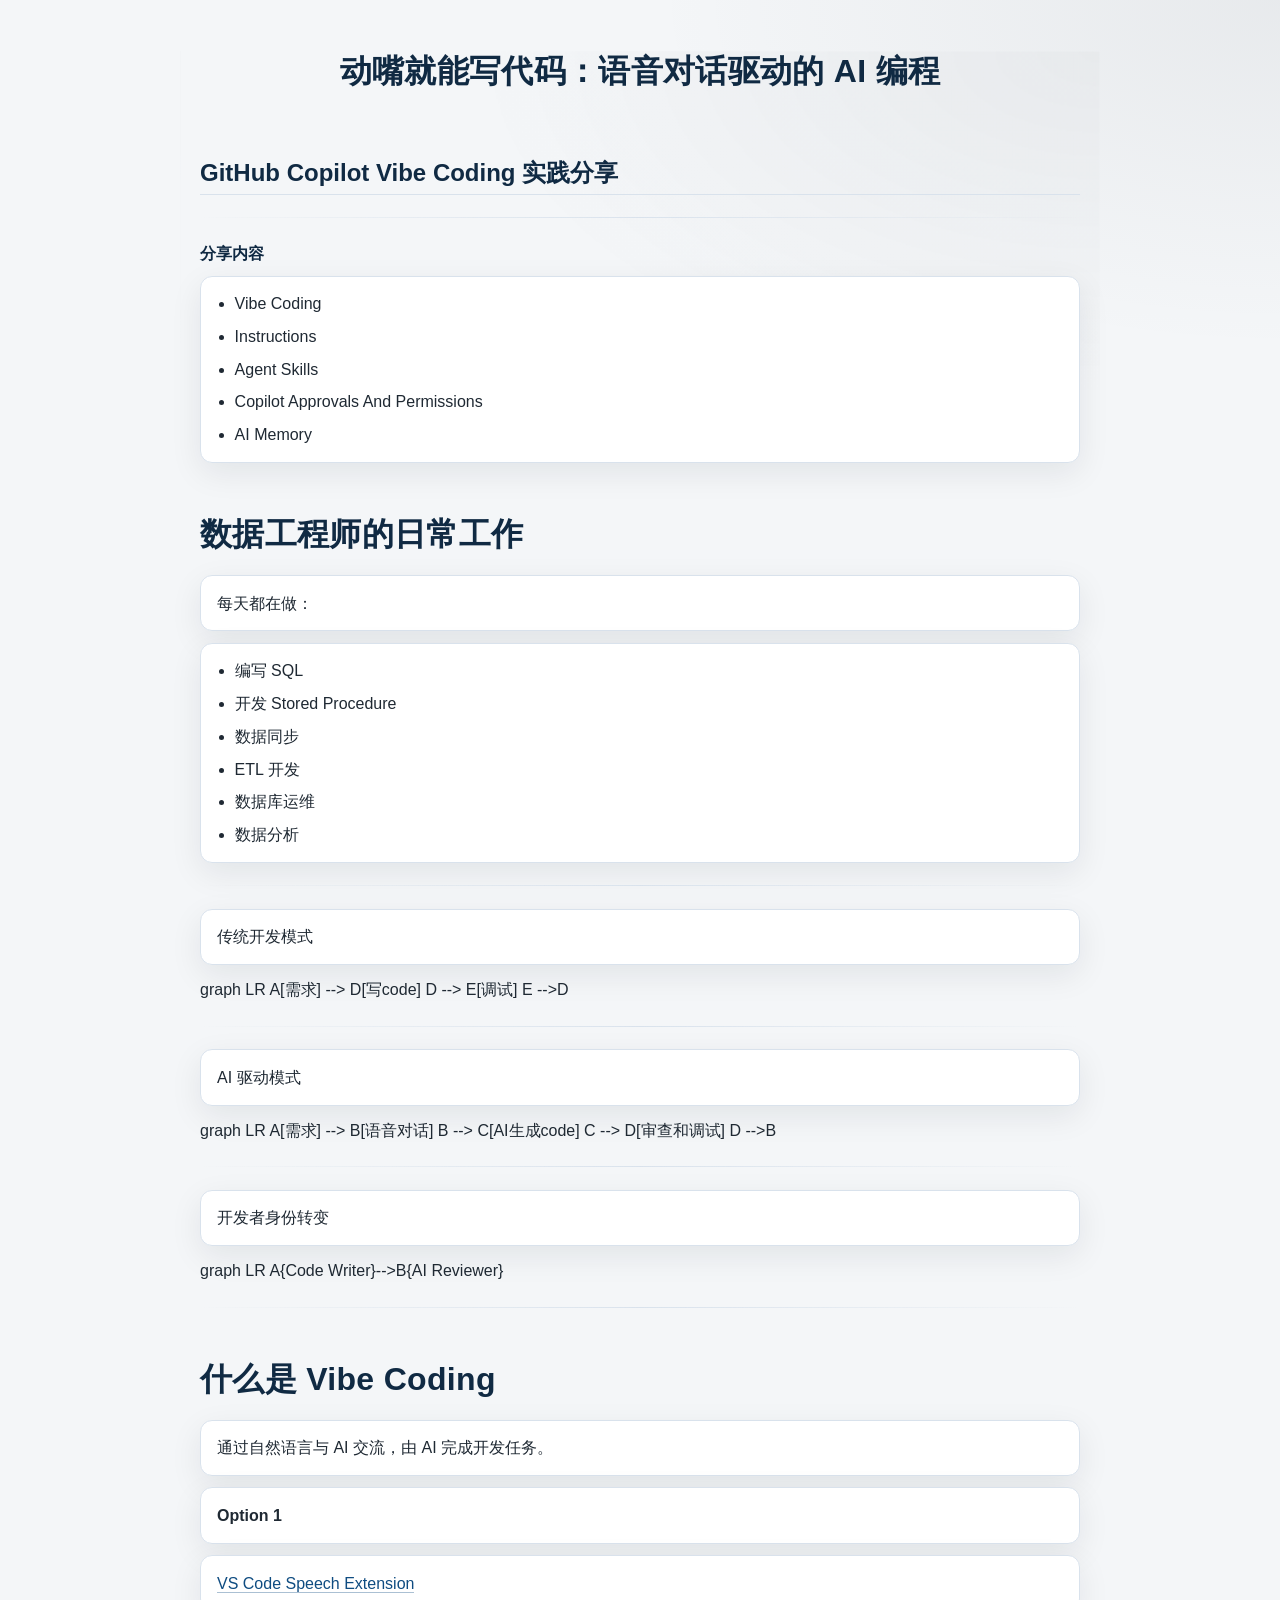
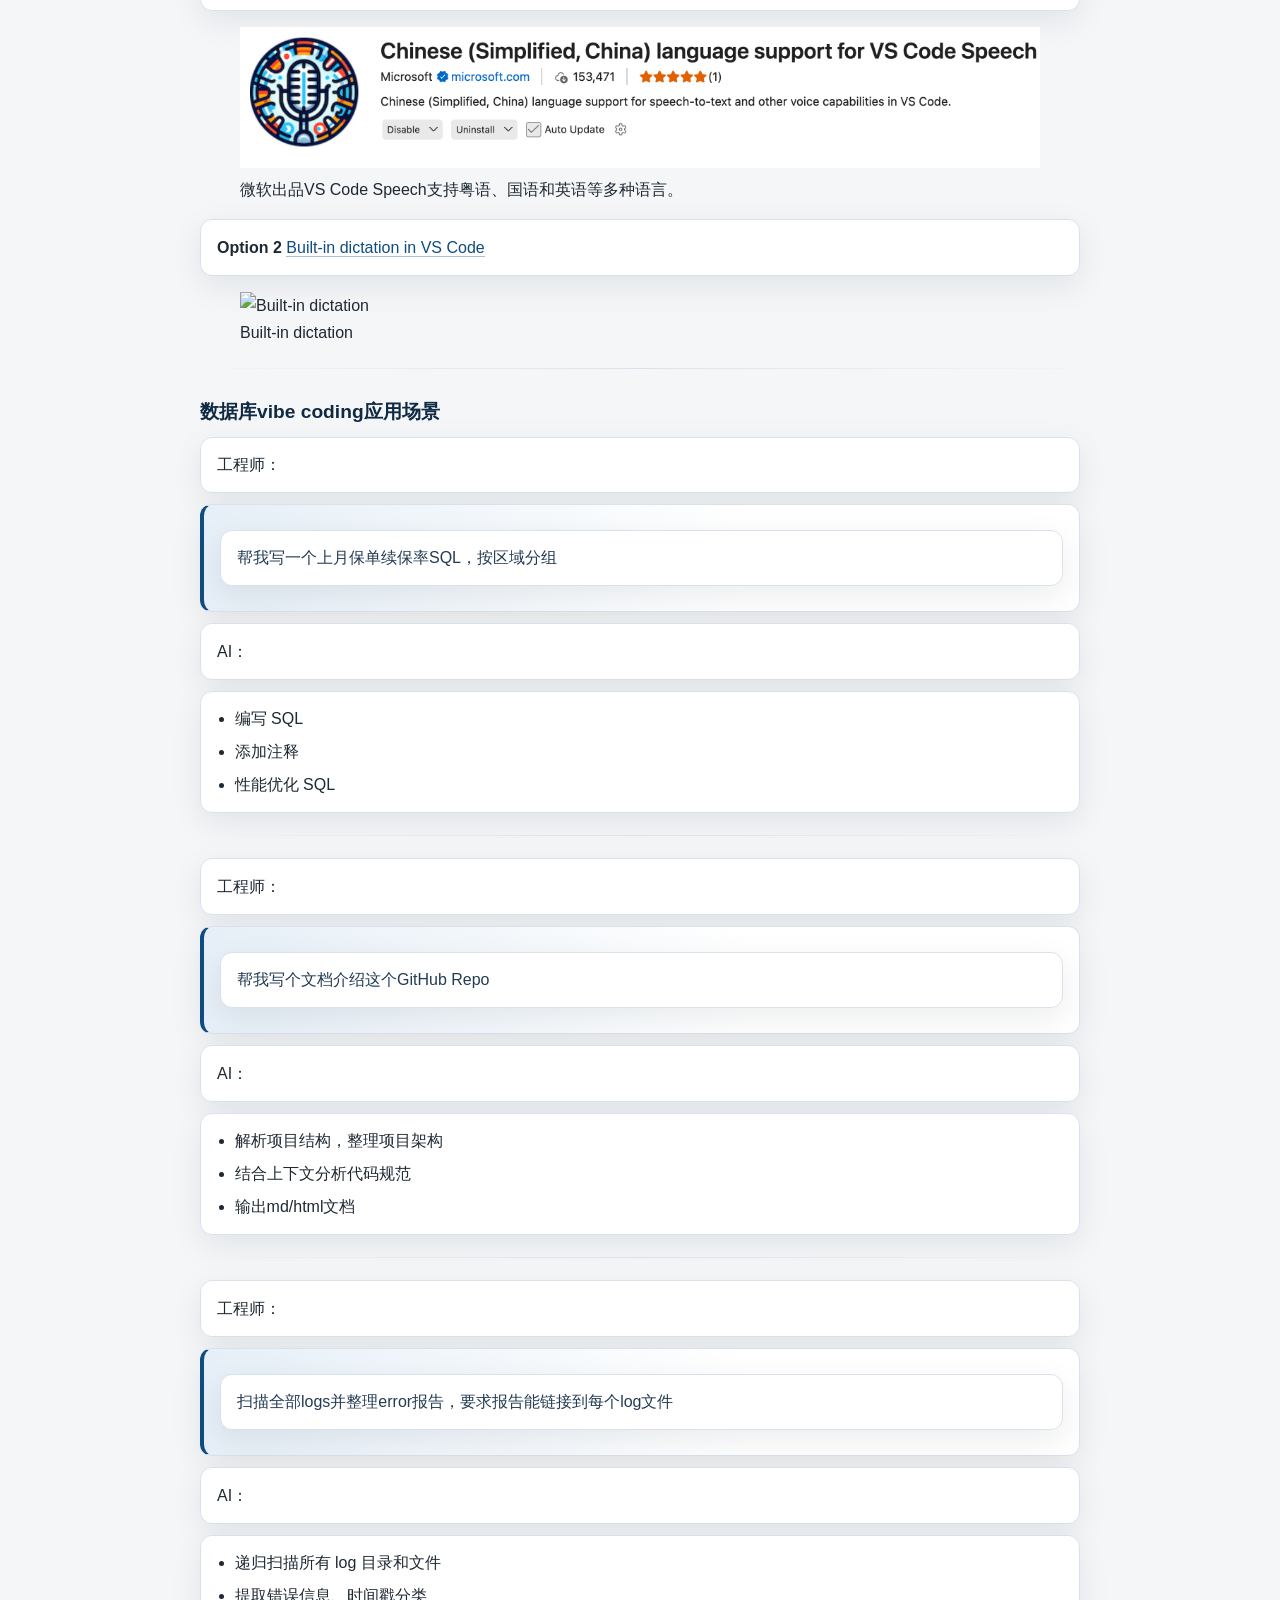
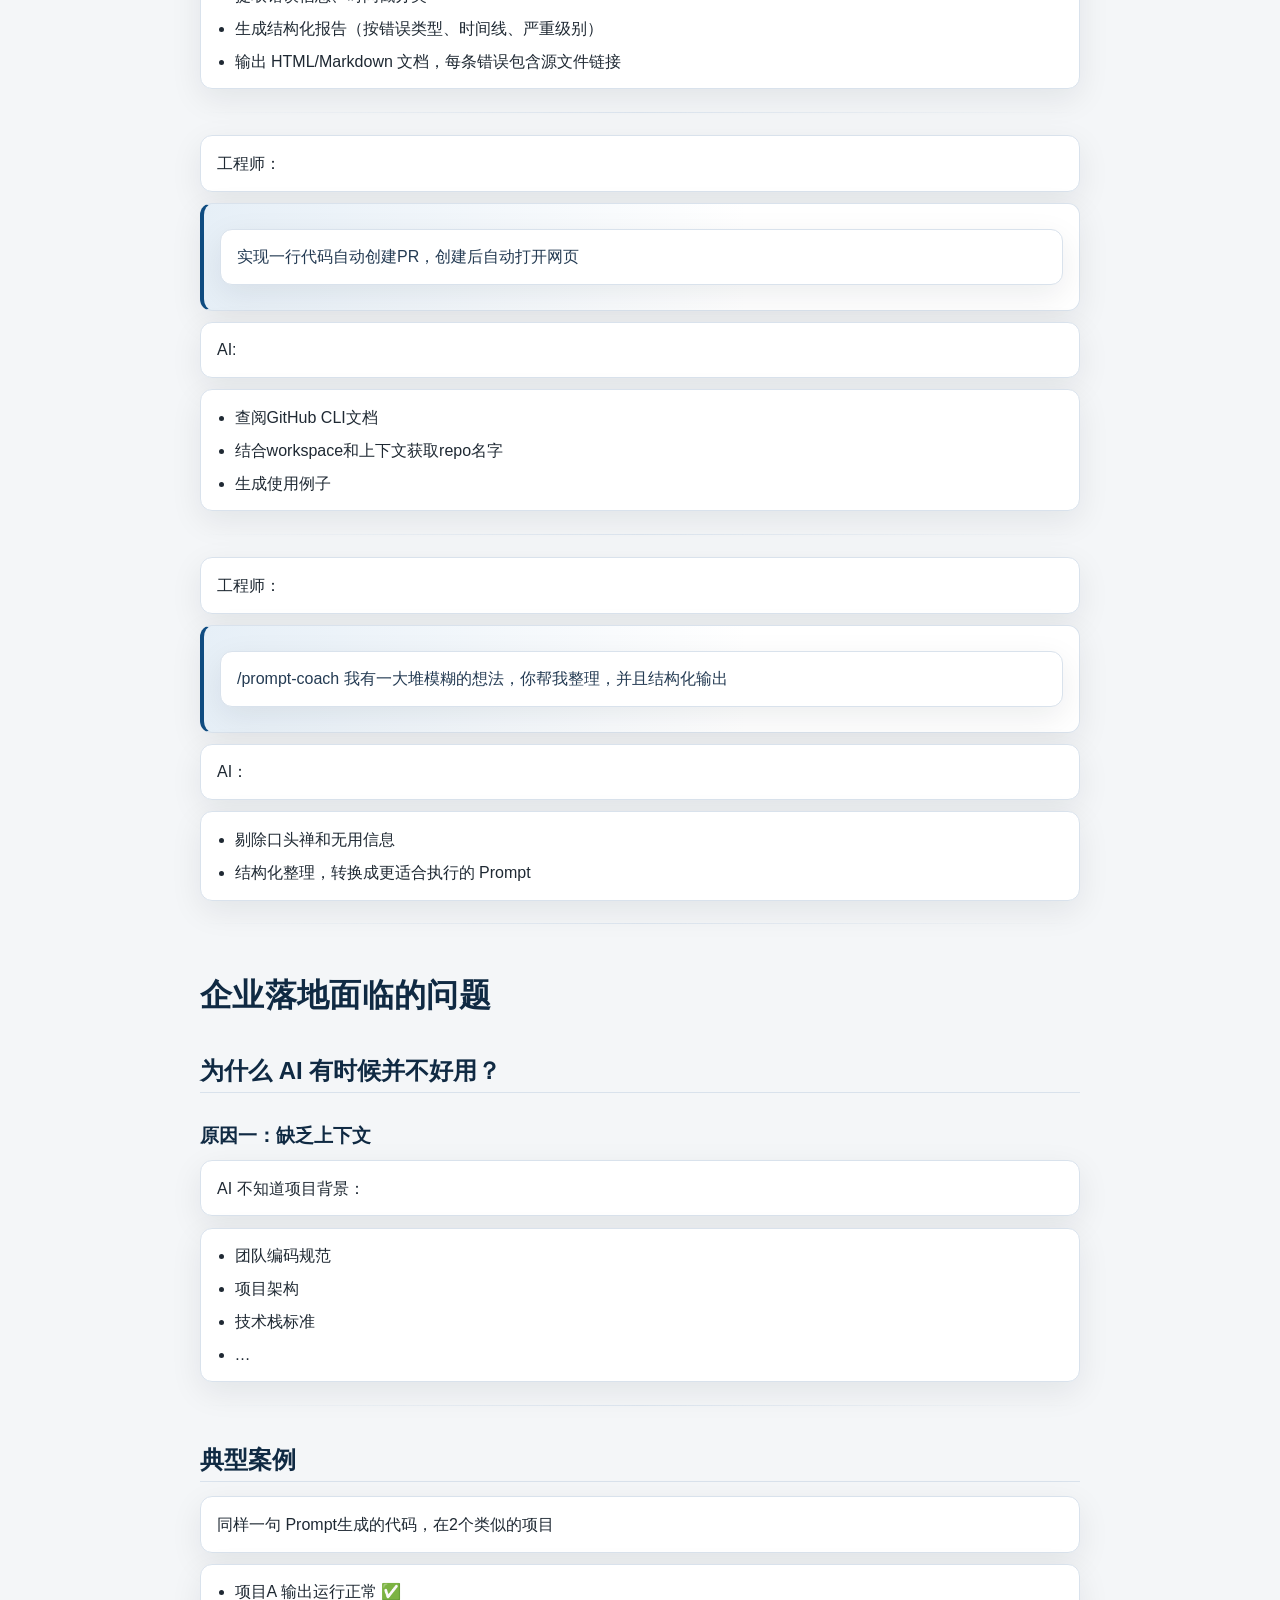
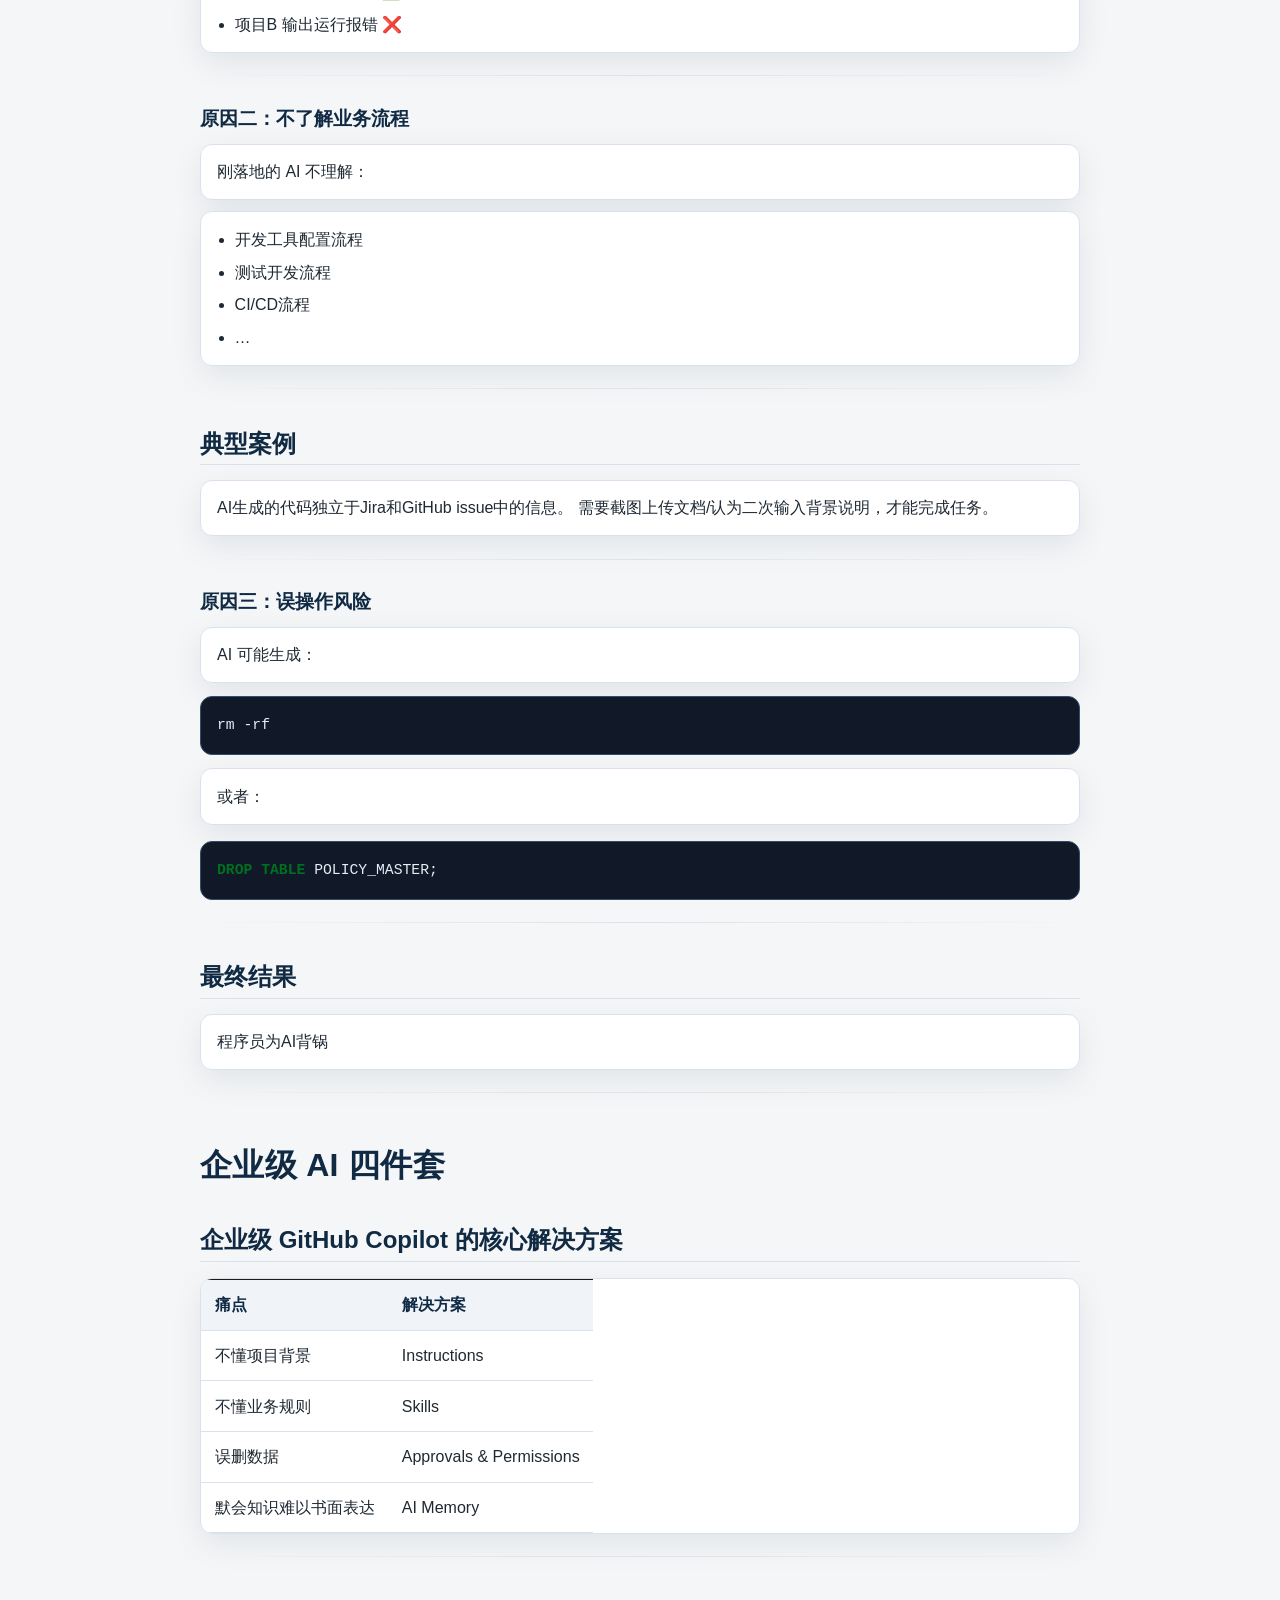
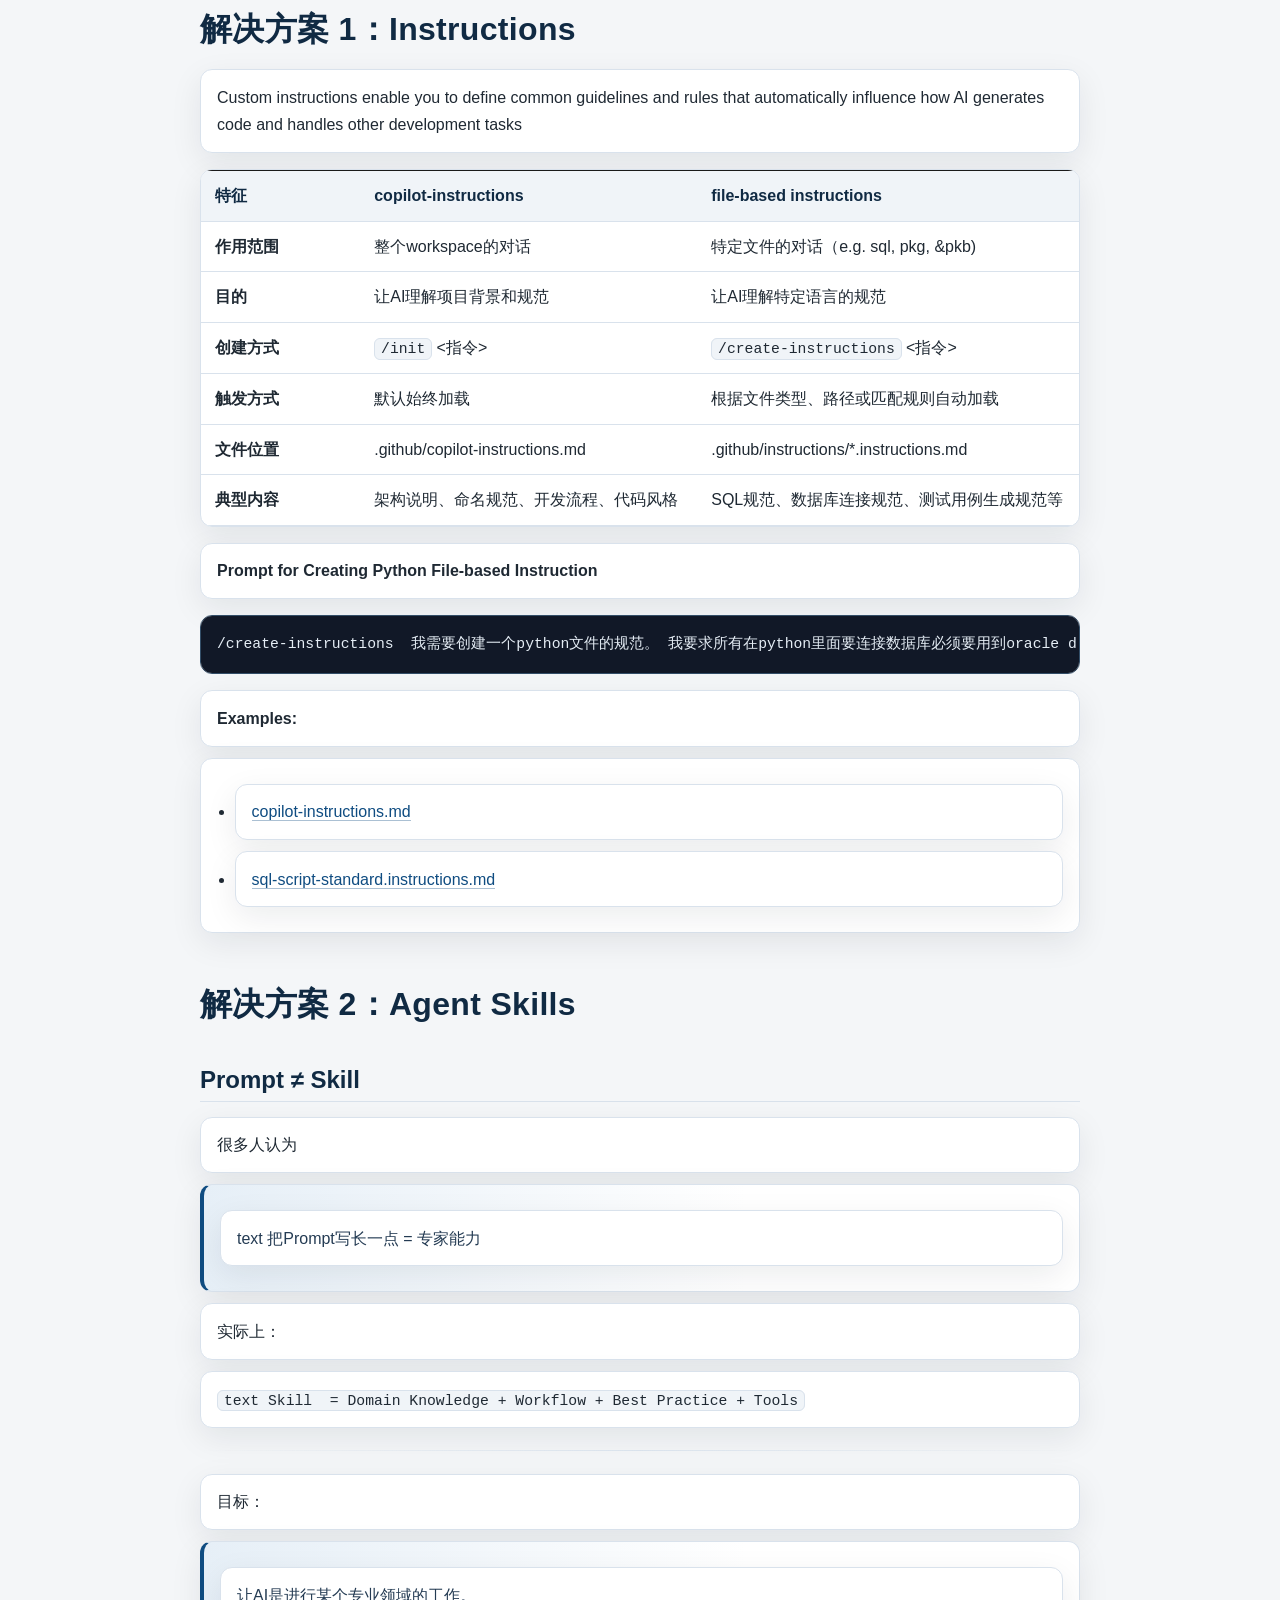
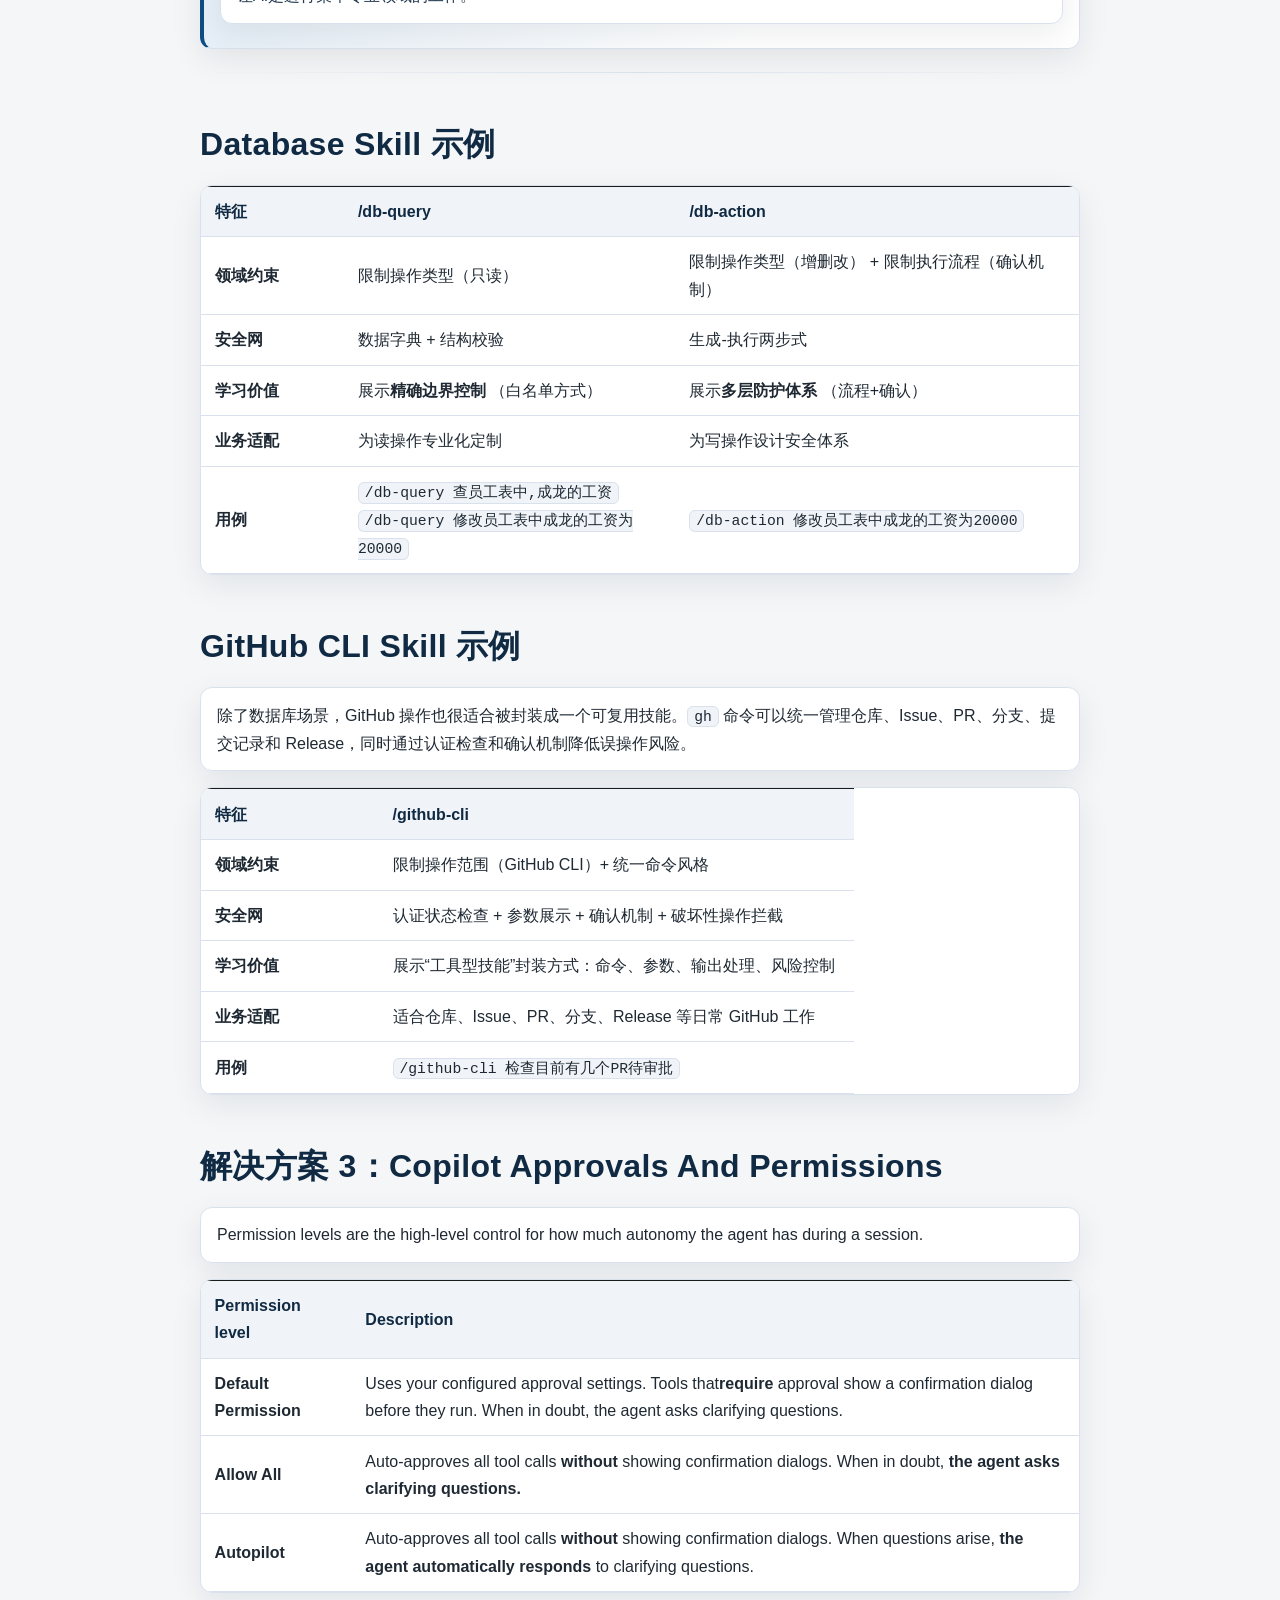
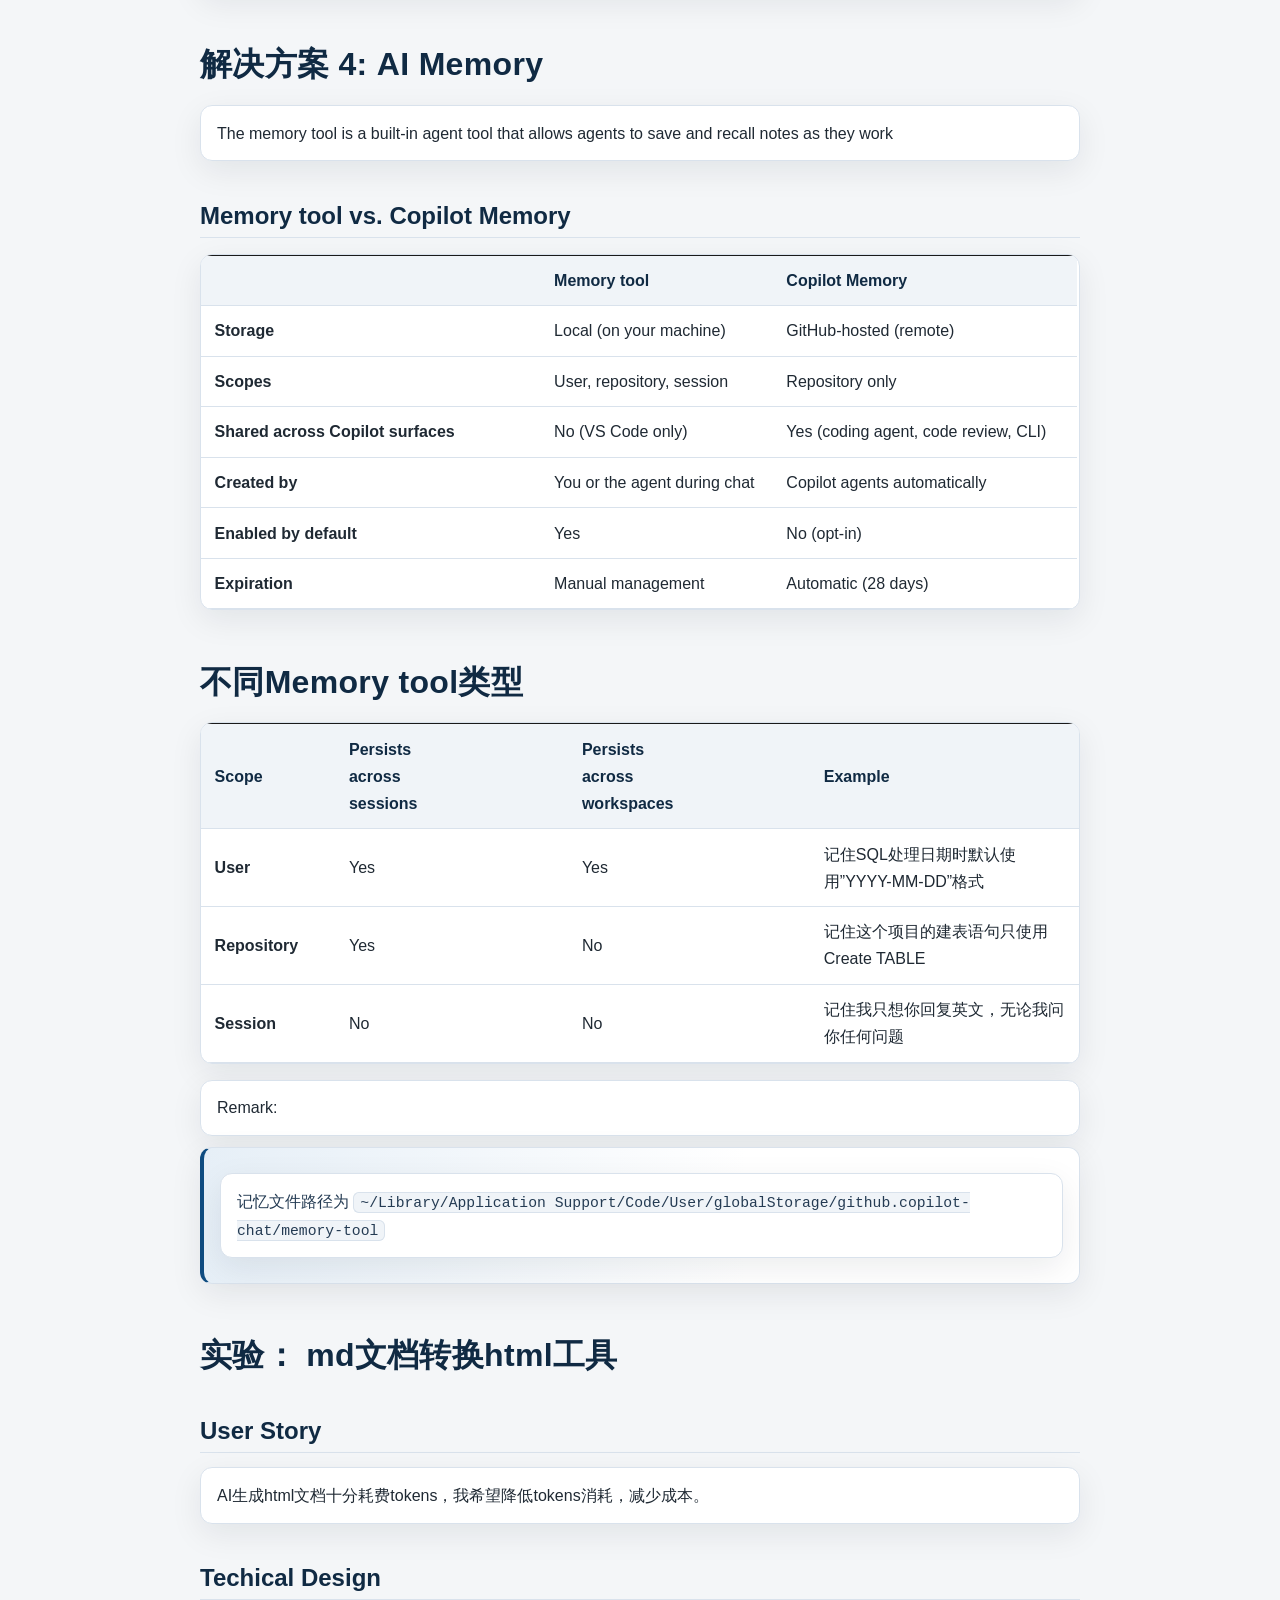
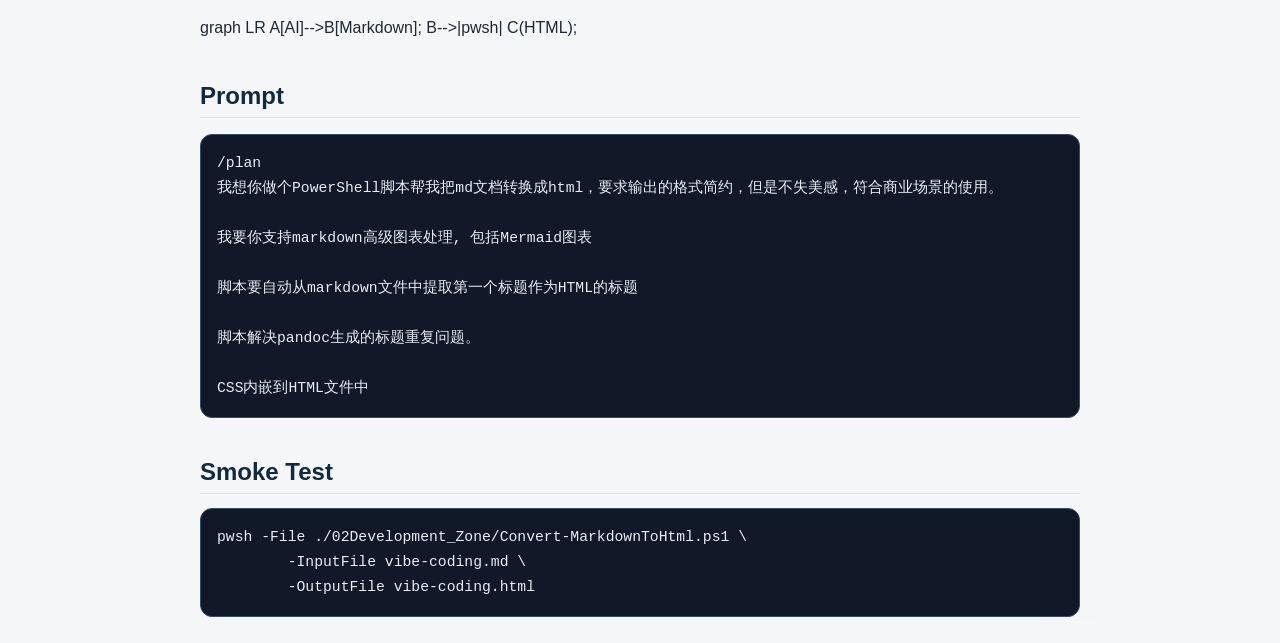
==== commit a75b12f1: "fix02" ====
--- a/index.html
+++ b/index.html
@@ -769,8 +769,9 @@
 </tr>
 <tr>
 <td><strong>用例</strong></td>
-<td><code>/db-query 查员工表中,成龙的工资</code></td>
-<td><code>/db-action 修改员工表中1号员工的工资为1000</code></td>
+<td><code>/db-query 查员工表中,成龙的工资</code> <br>
+<code>/db-query 修改员工表中成龙的工资为20000</code></td>
+<td><code>/db-action 修改员工表中成龙的工资为20000</code></td>
 </tr>
 </tbody>
 </table>
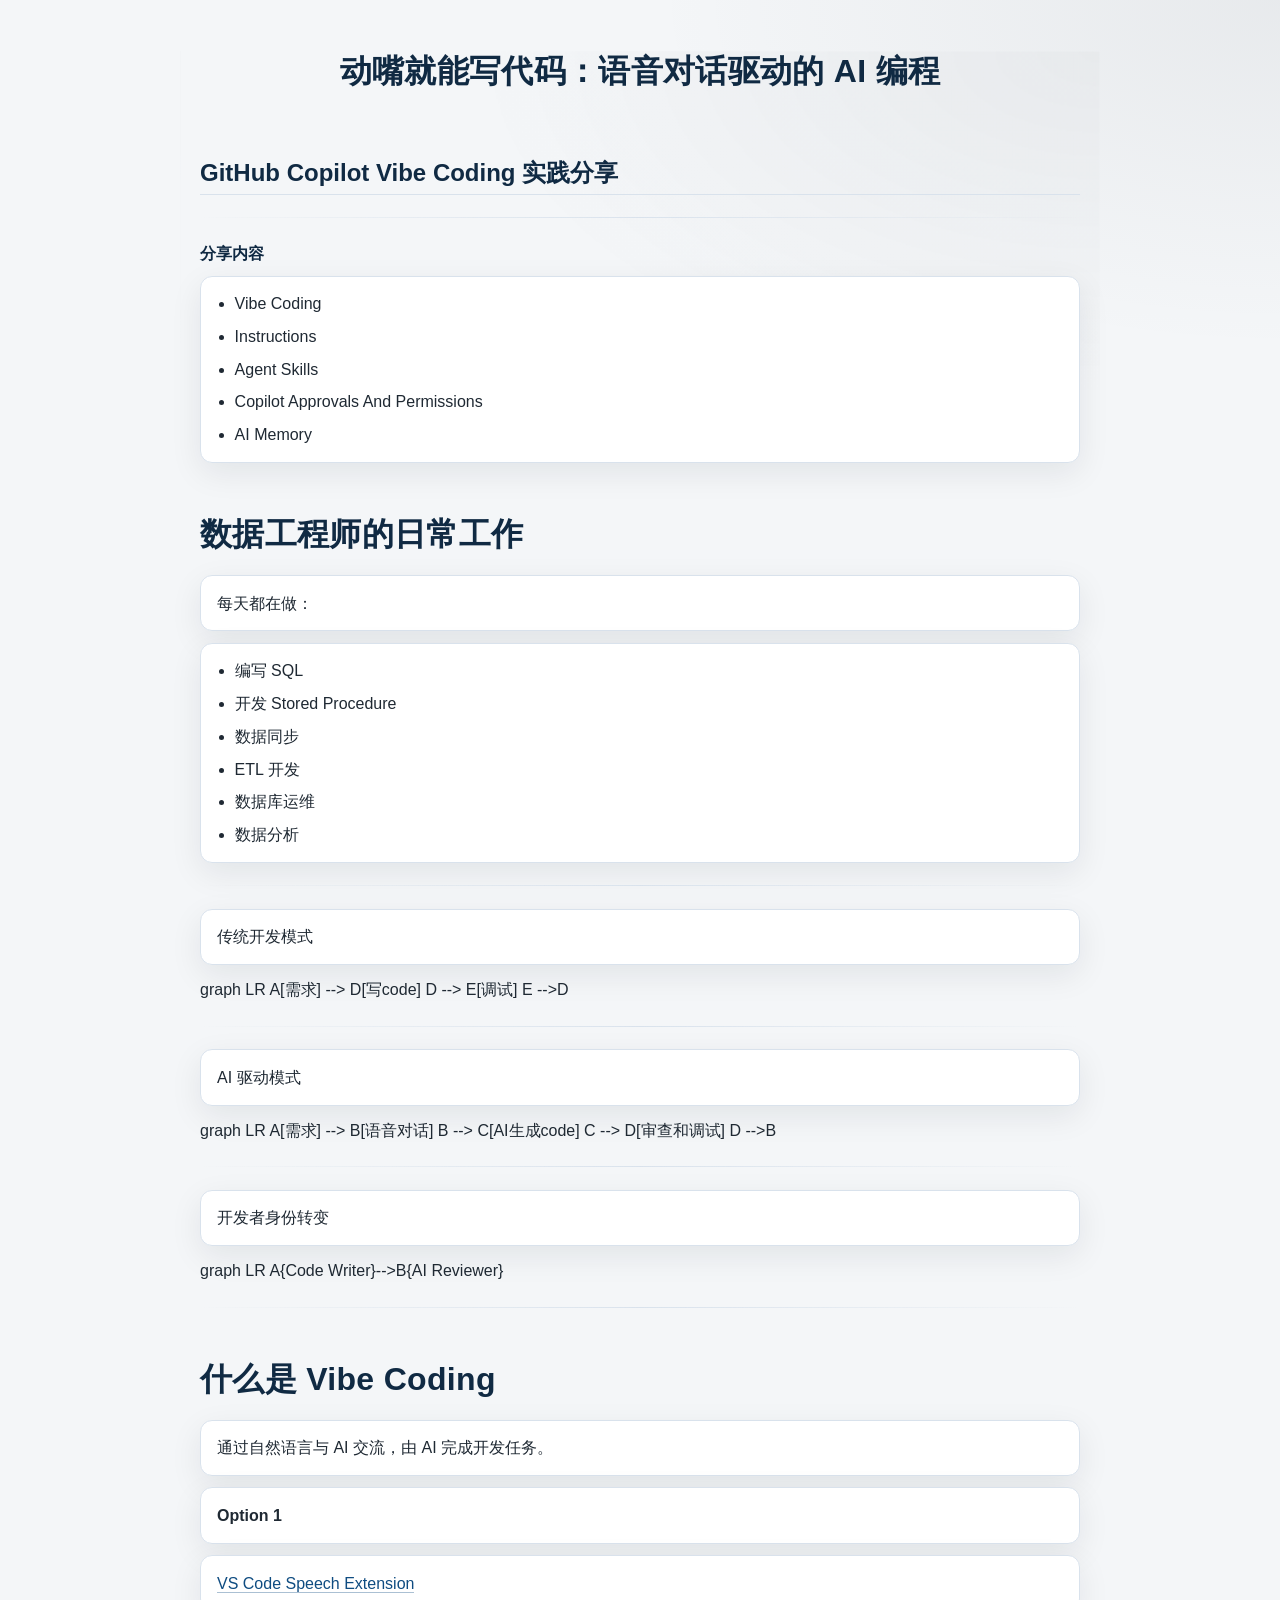
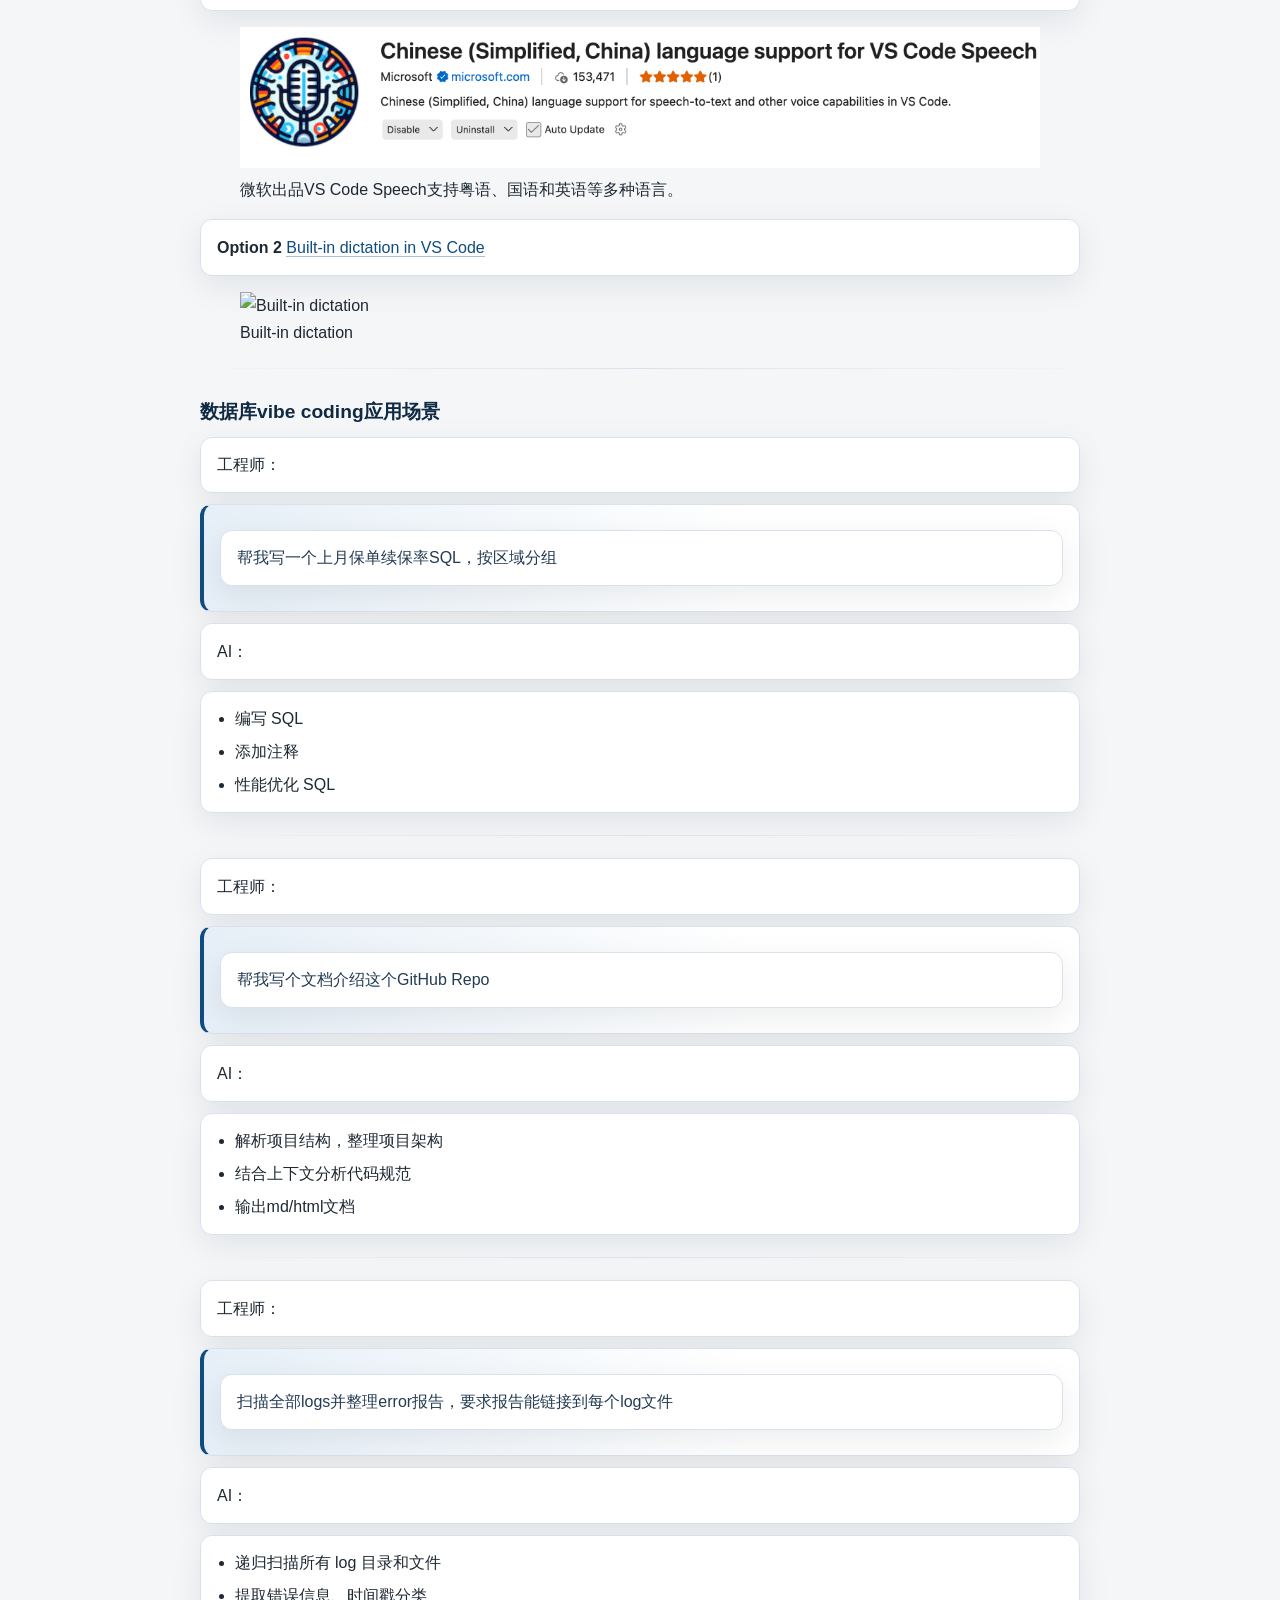
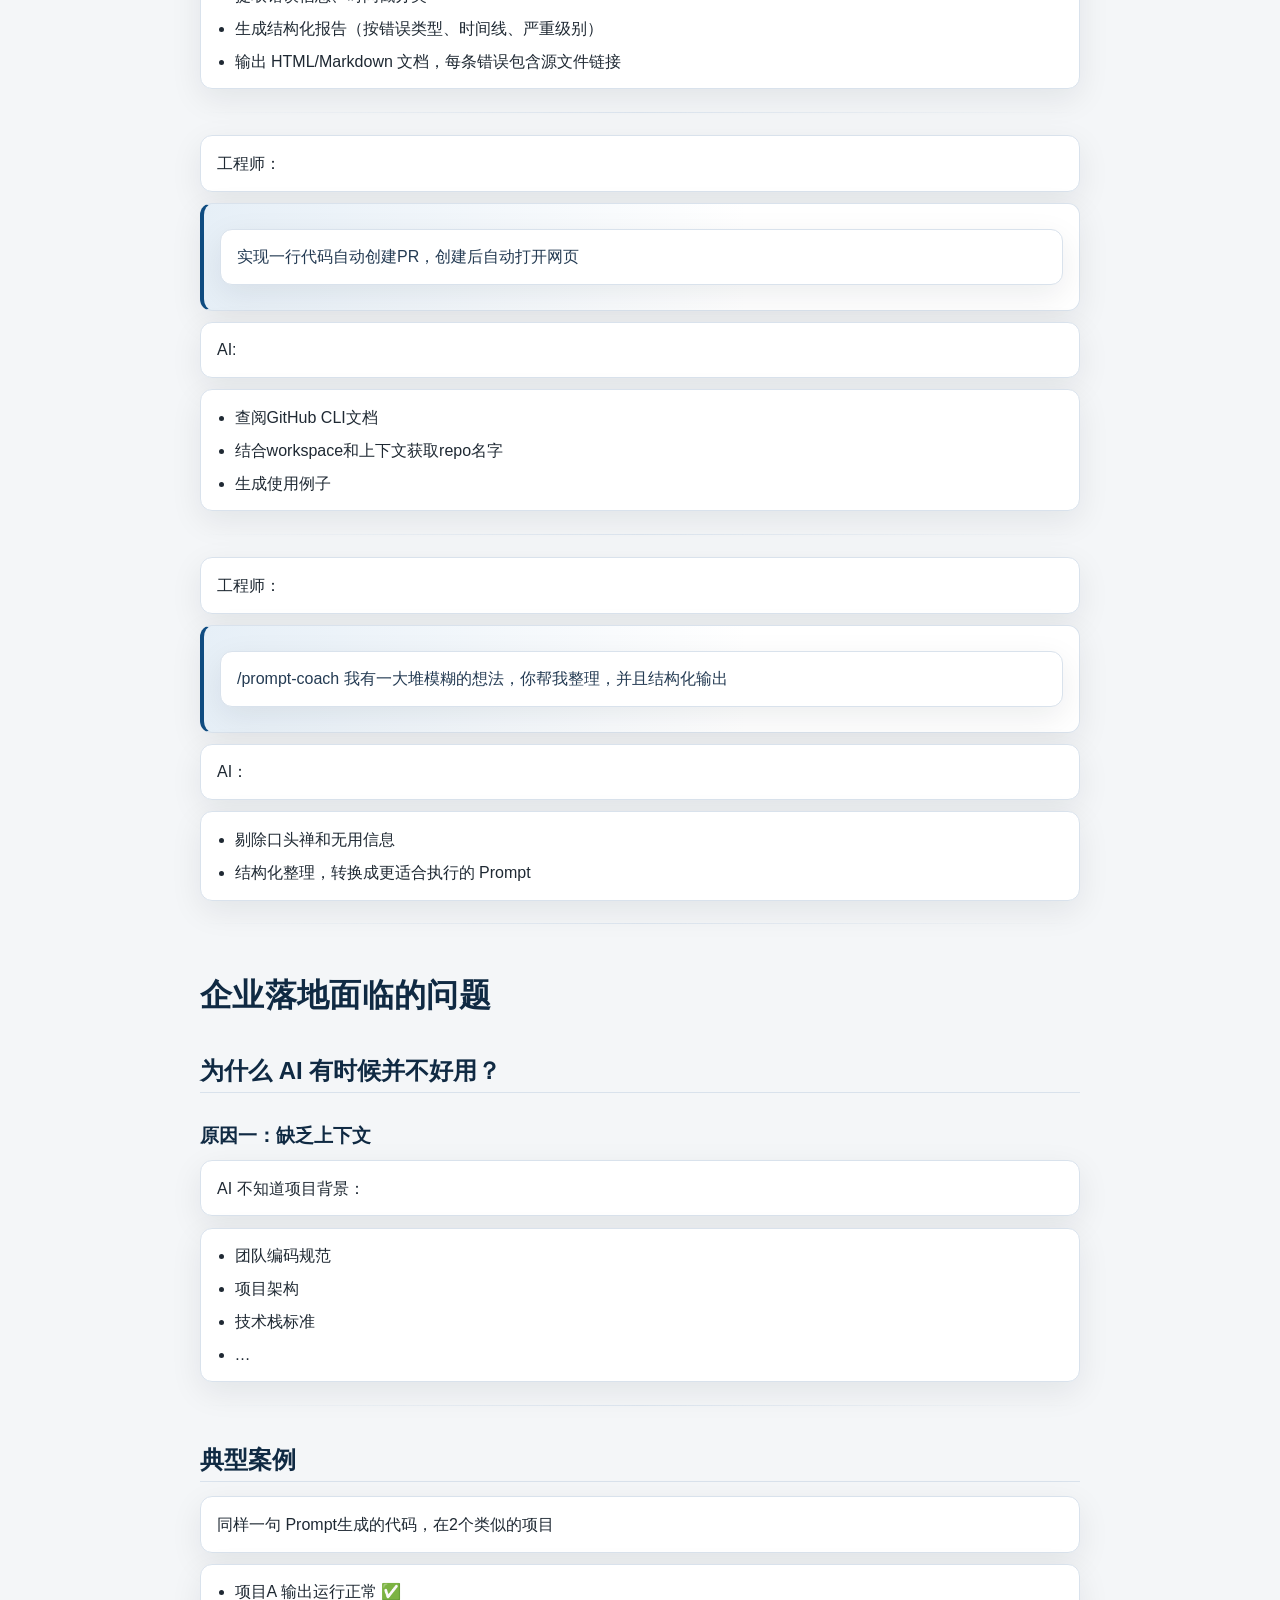
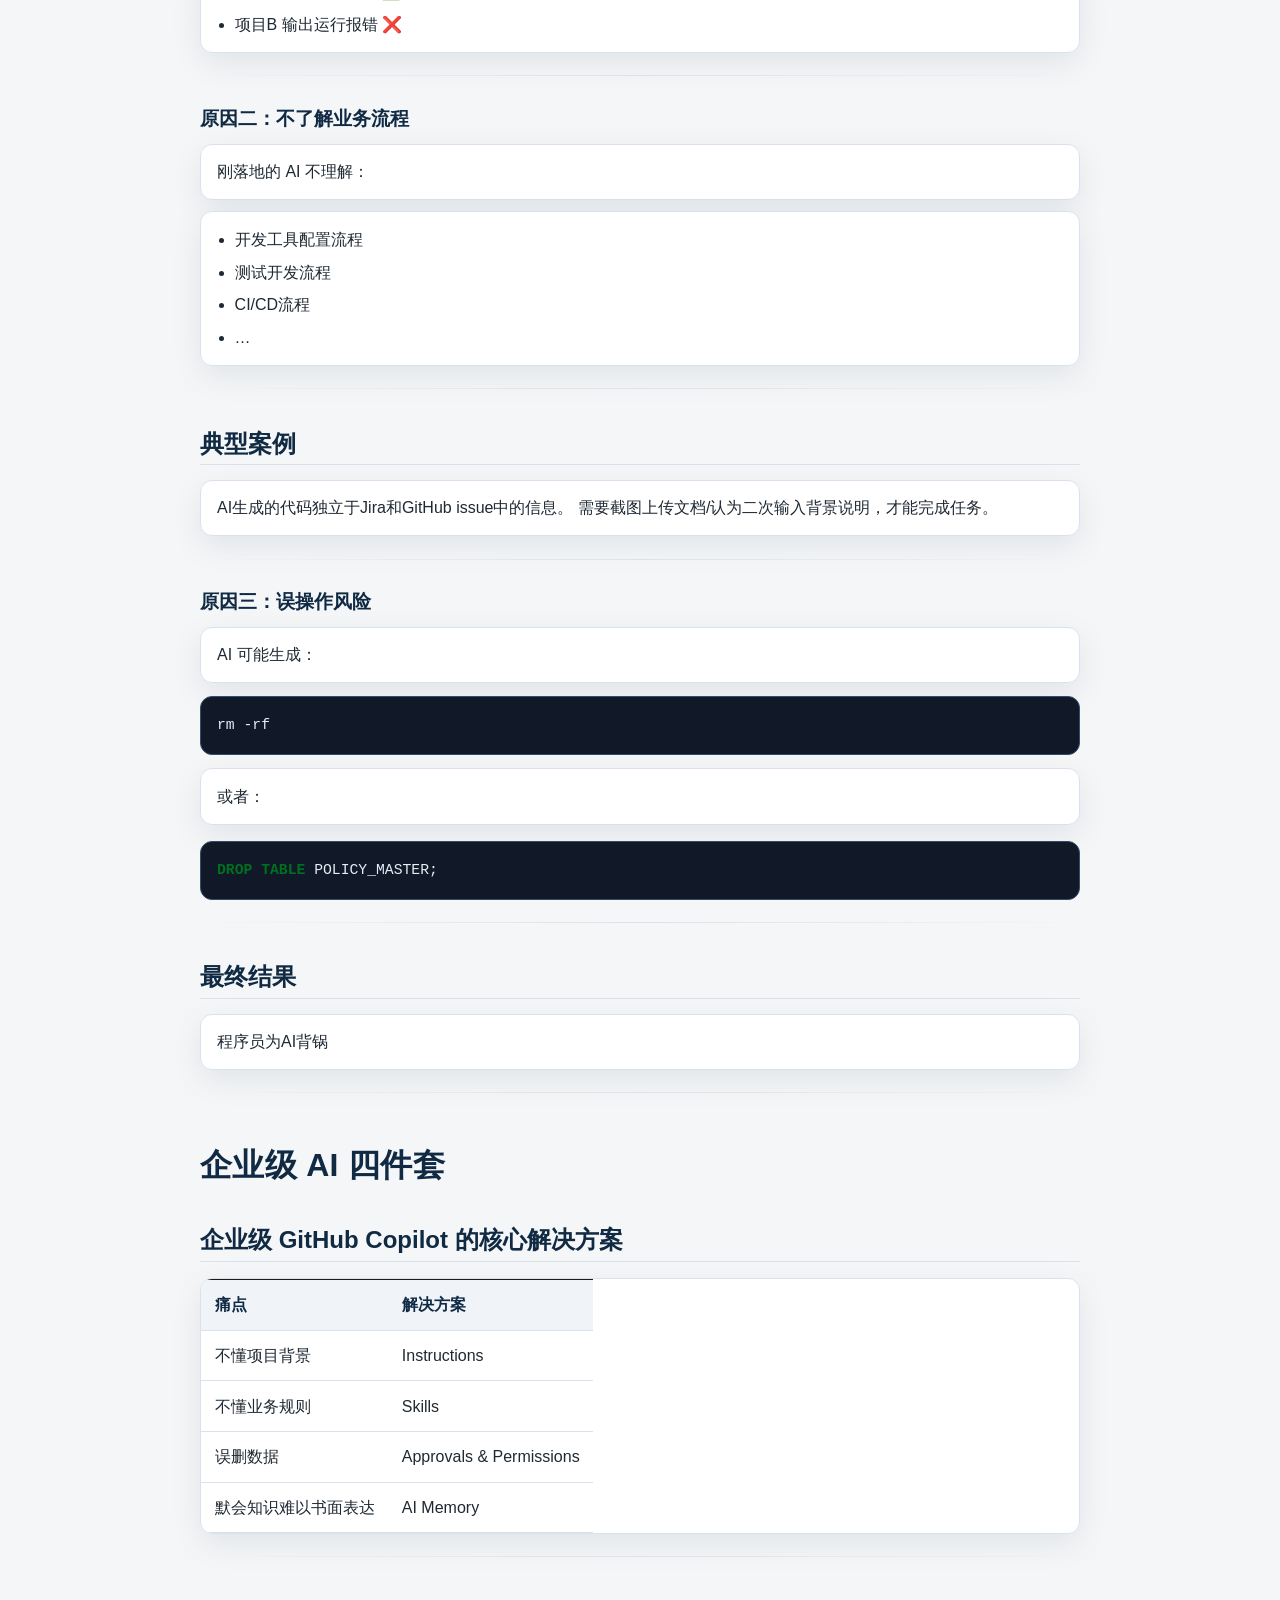
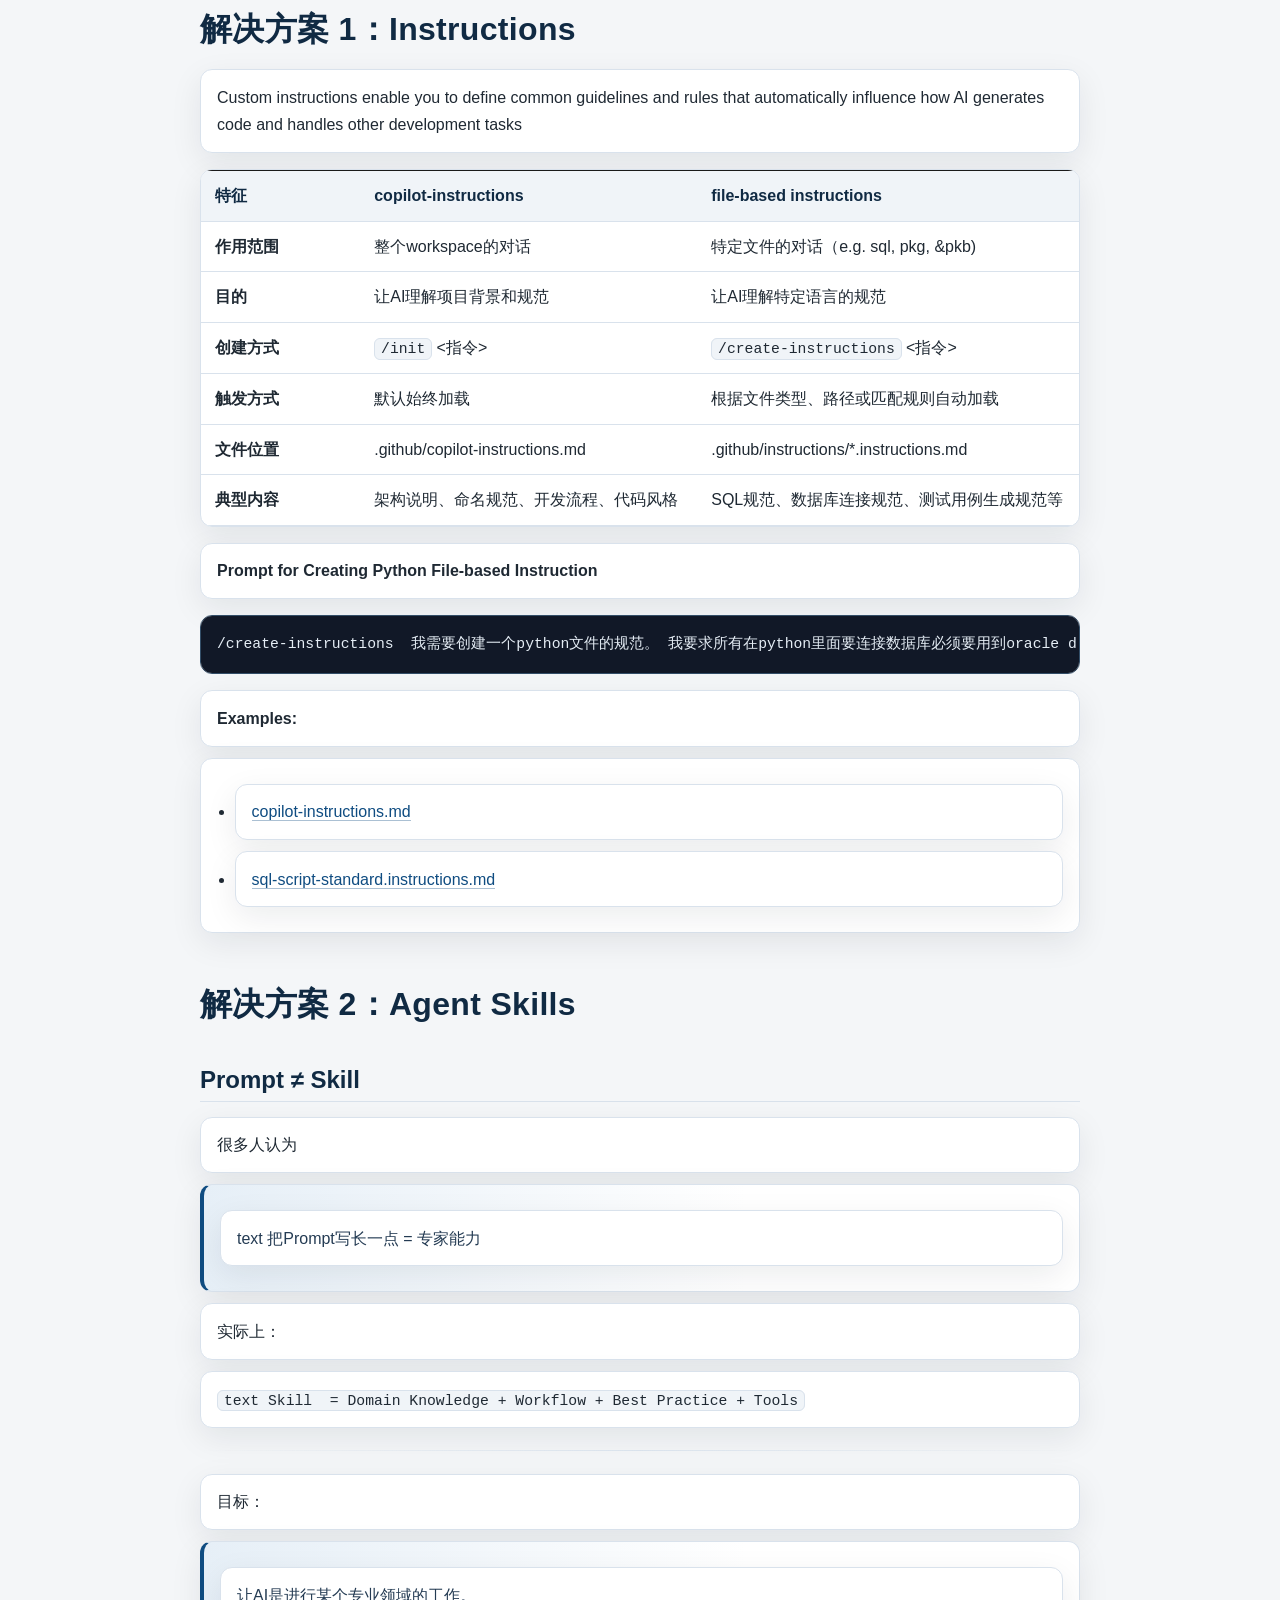
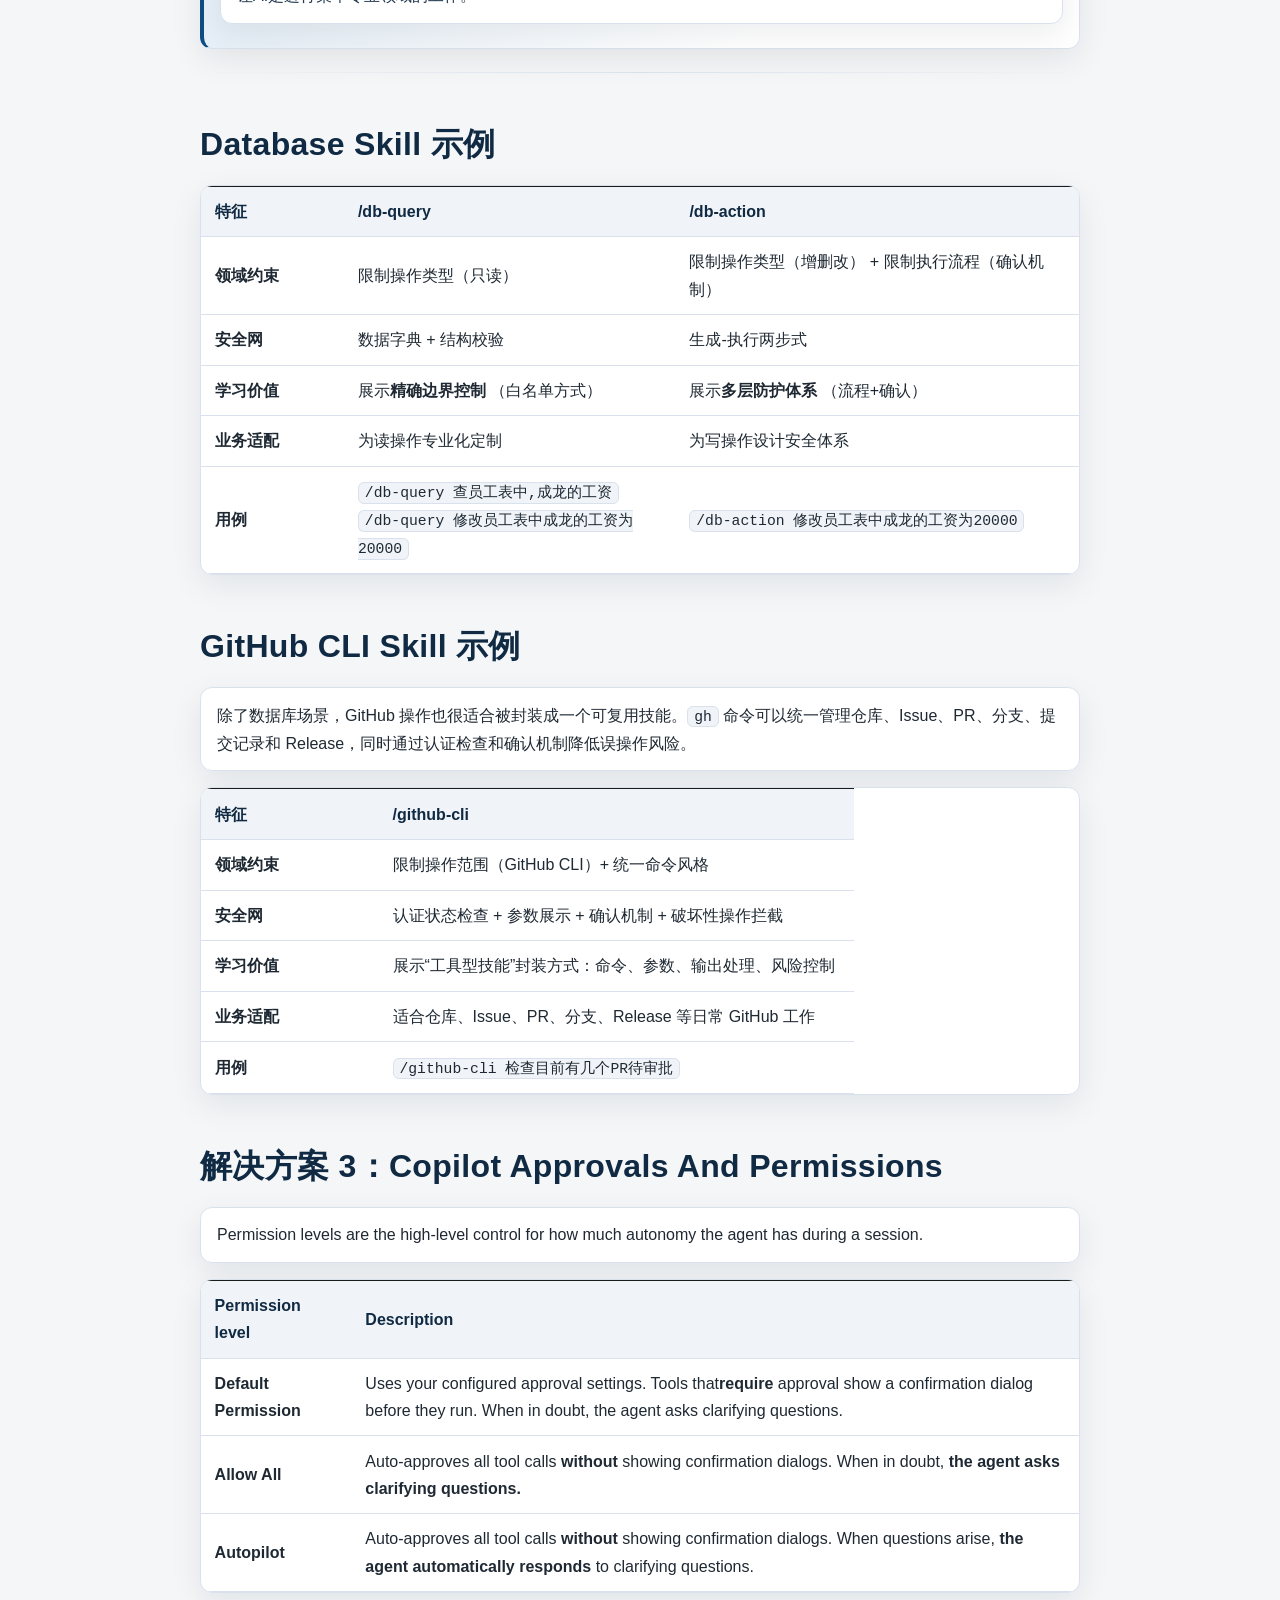
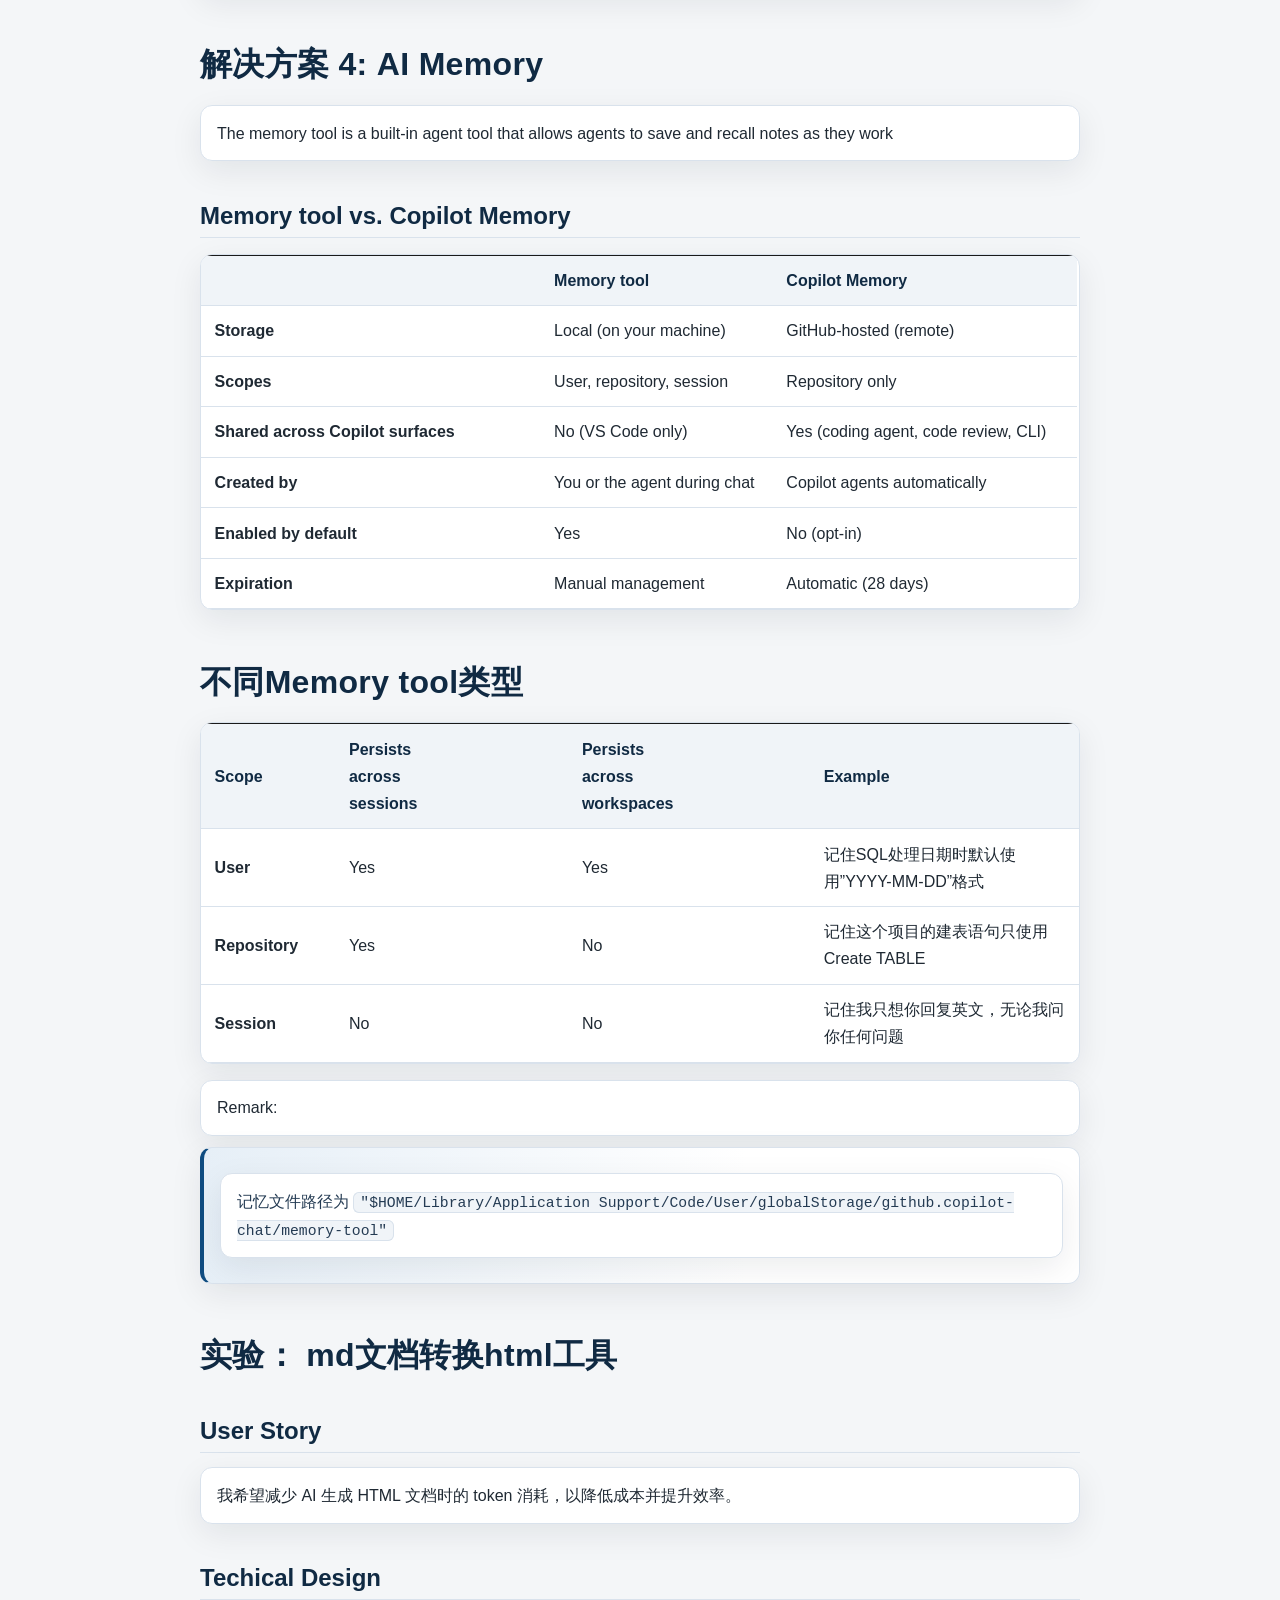
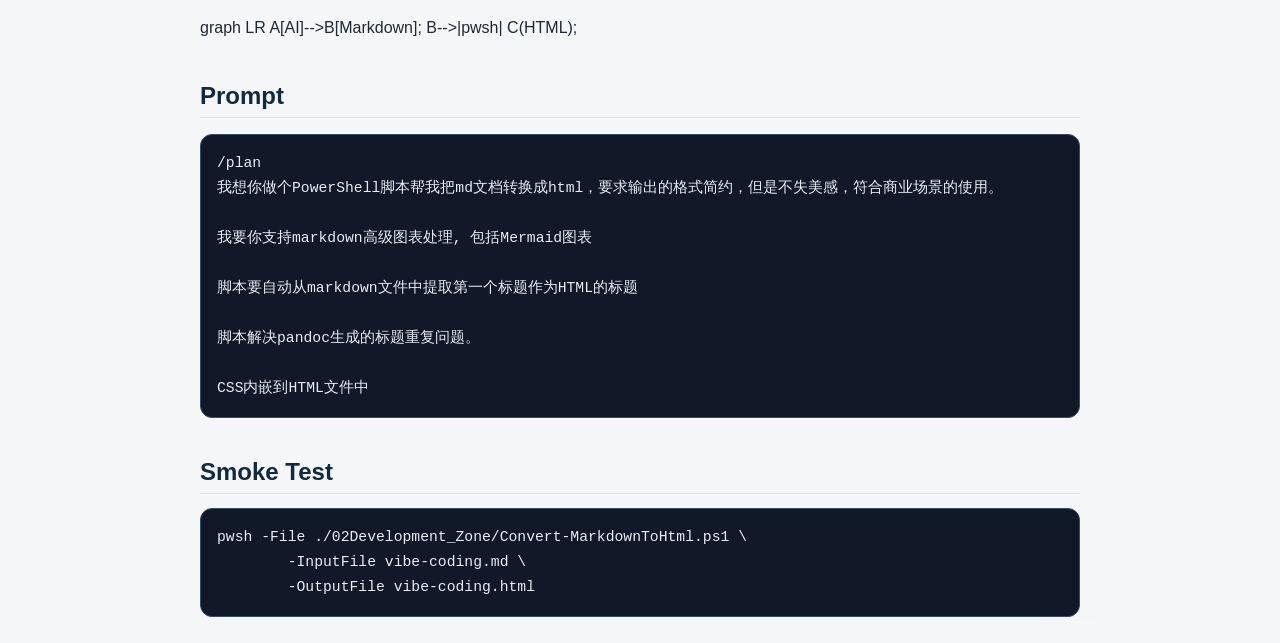
==== commit 26047786: "wording changes" ====
--- a/index.html
+++ b/index.html
@@ -941,11 +941,12 @@
 <p>Remark:</p>
 <blockquote>
 <p>记忆文件路径为
-<code>~/Library/Application Support/Code/User/globalStorage/github.copilot-chat/memory-tool</code></p>
+<code>"$HOME/Library/Application Support/Code/User/globalStorage/github.copilot-chat/memory-tool"</code></p>
 </blockquote>
 <h1 id="实验-md文档转换html工具">实验： md文档转换html工具</h1>
 <h2 id="user-story">User Story</h2>
-<p>AI生成html文档十分耗费tokens，我希望降低tokens消耗，减少成本。</p>
+<p>我希望减少 AI 生成 HTML 文档时的 token
+消耗，以降低成本并提升效率。</p>
 <h2 id="techical-design">Techical Design</h2>
 <div class="mermaid">graph LR
     A[AI]-->B[Markdown];
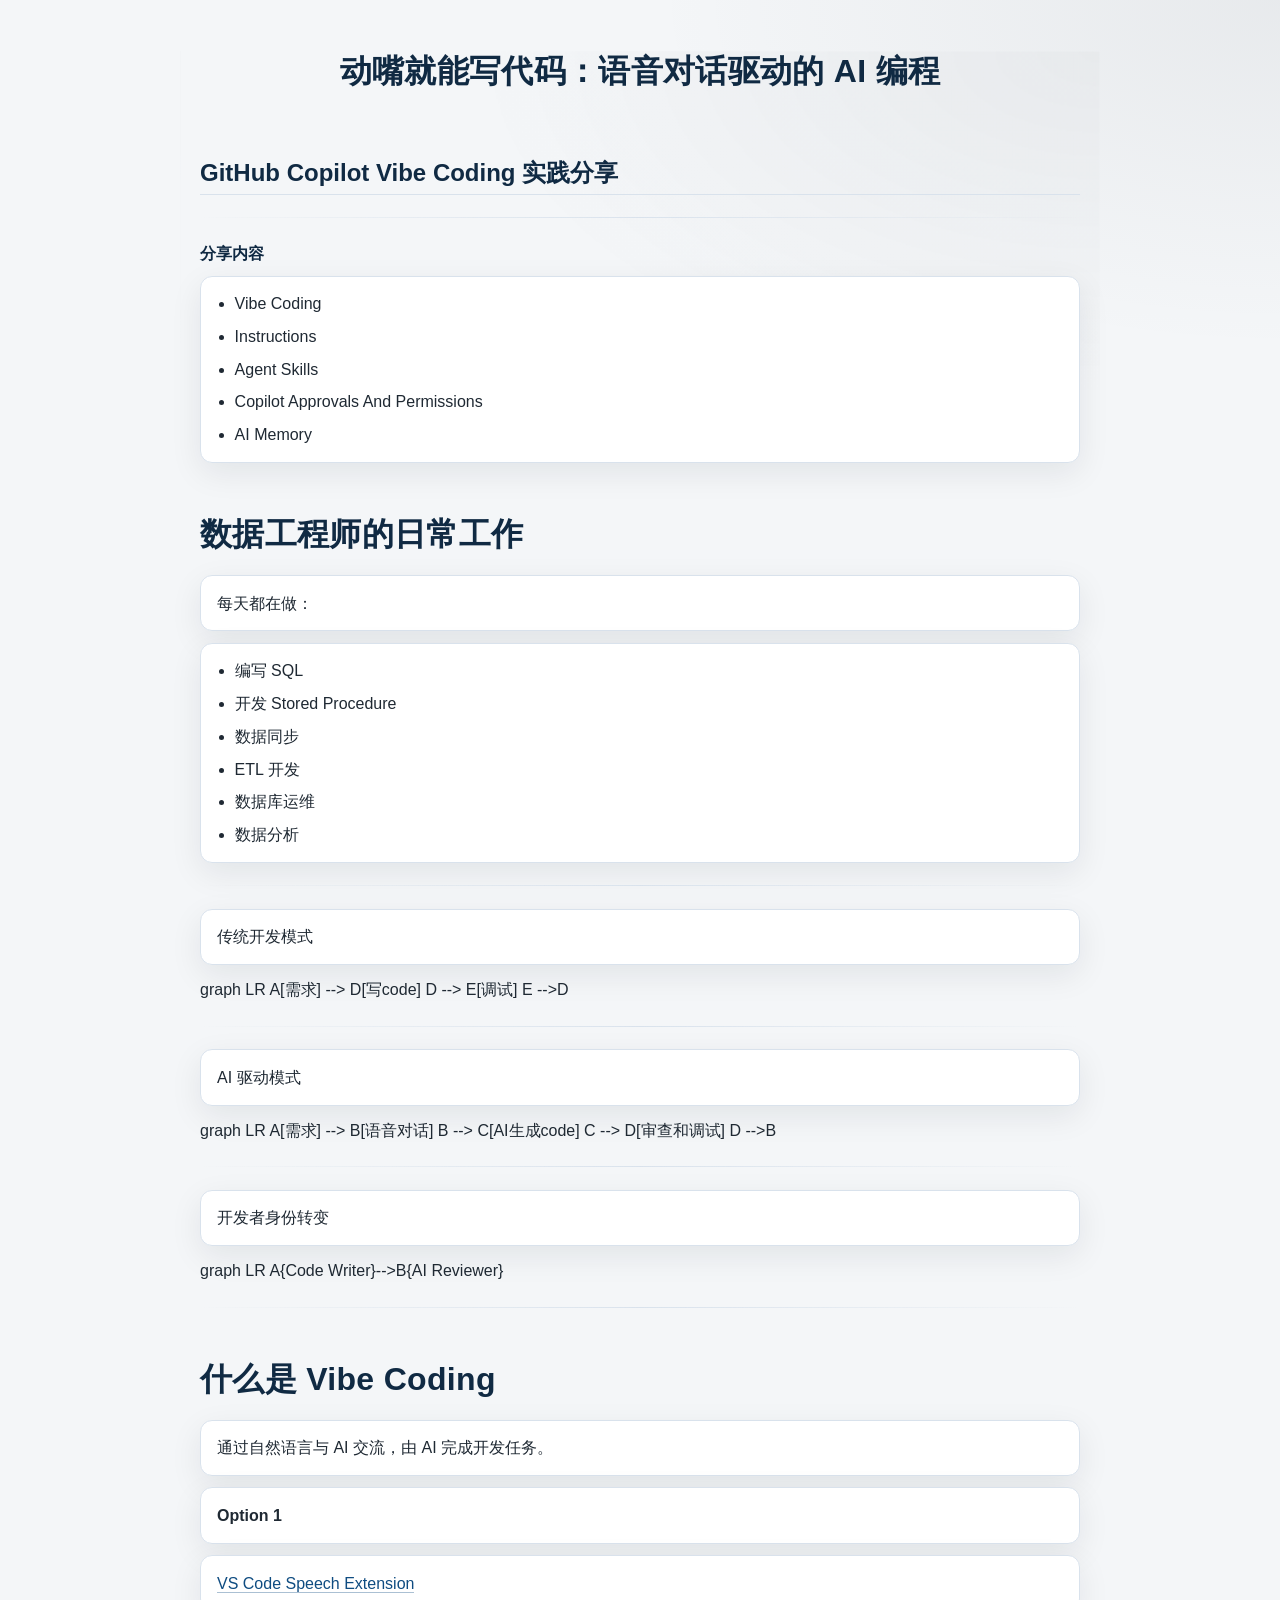
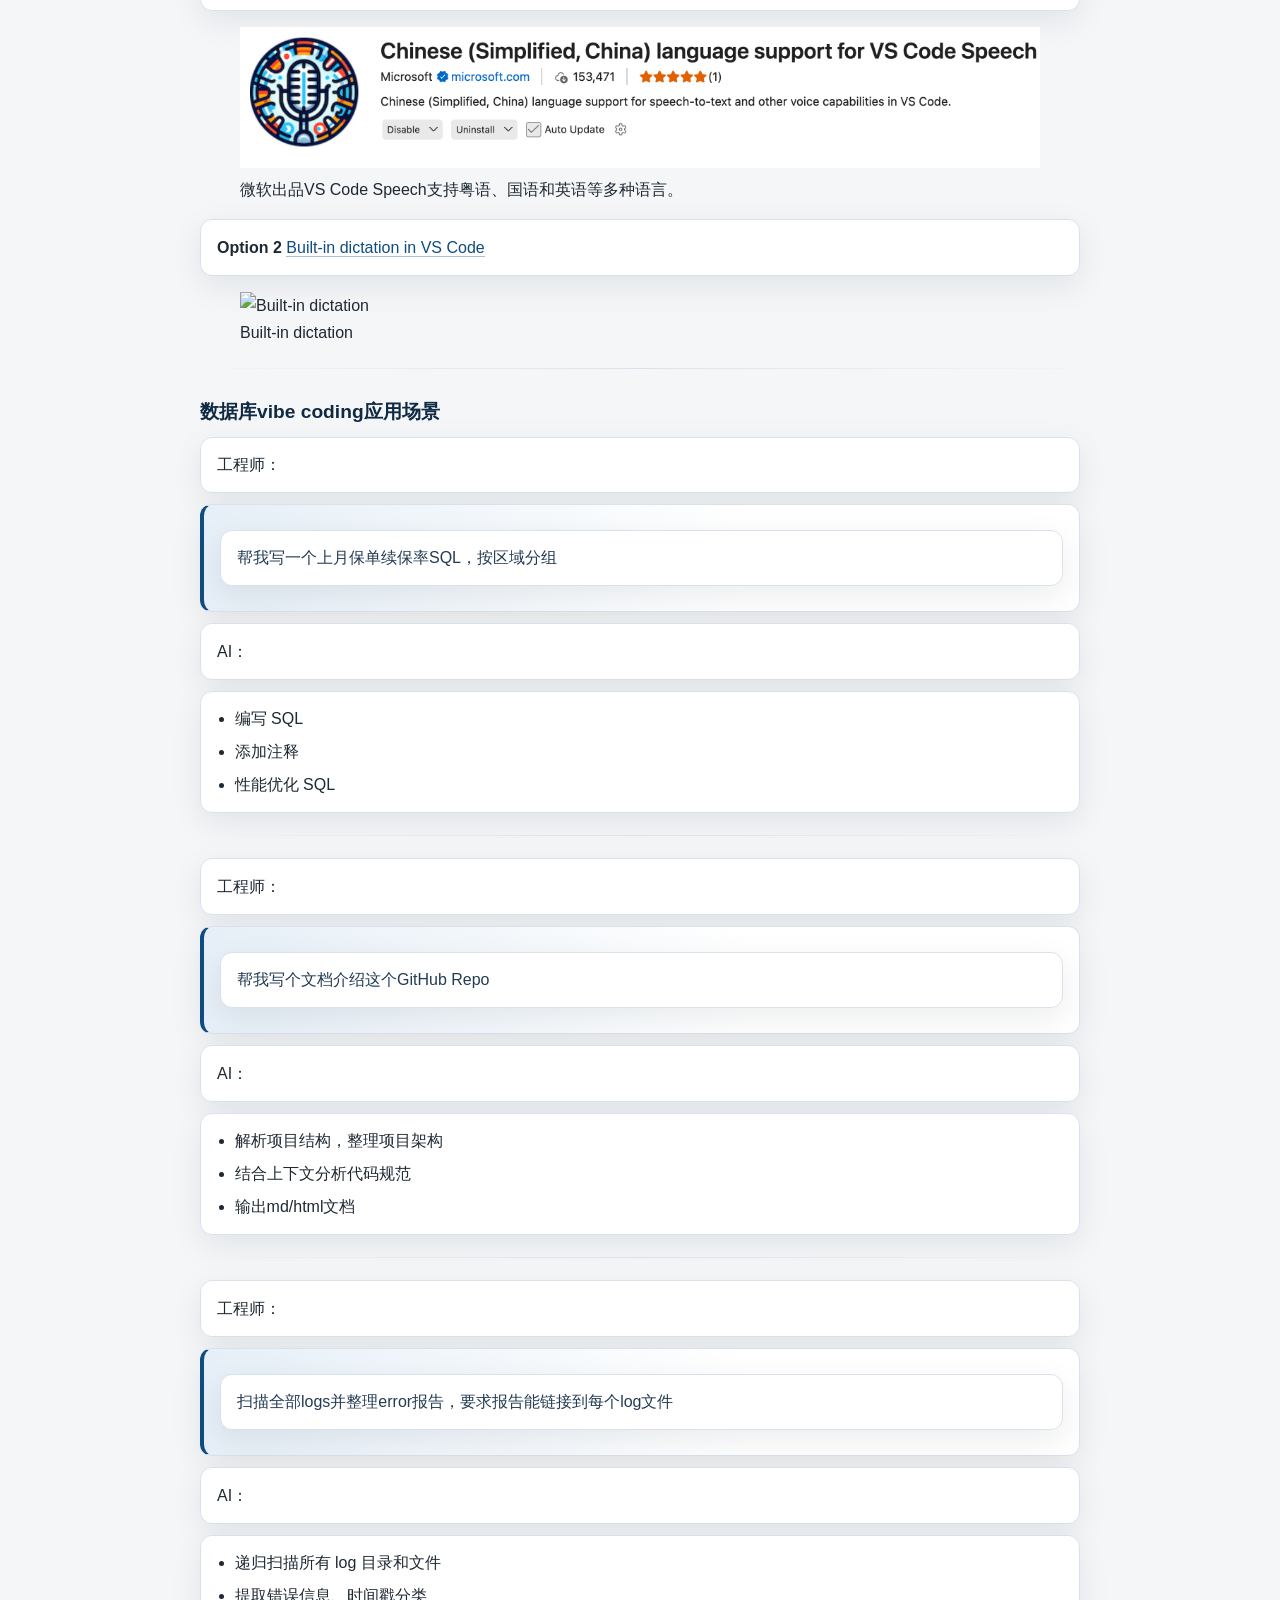
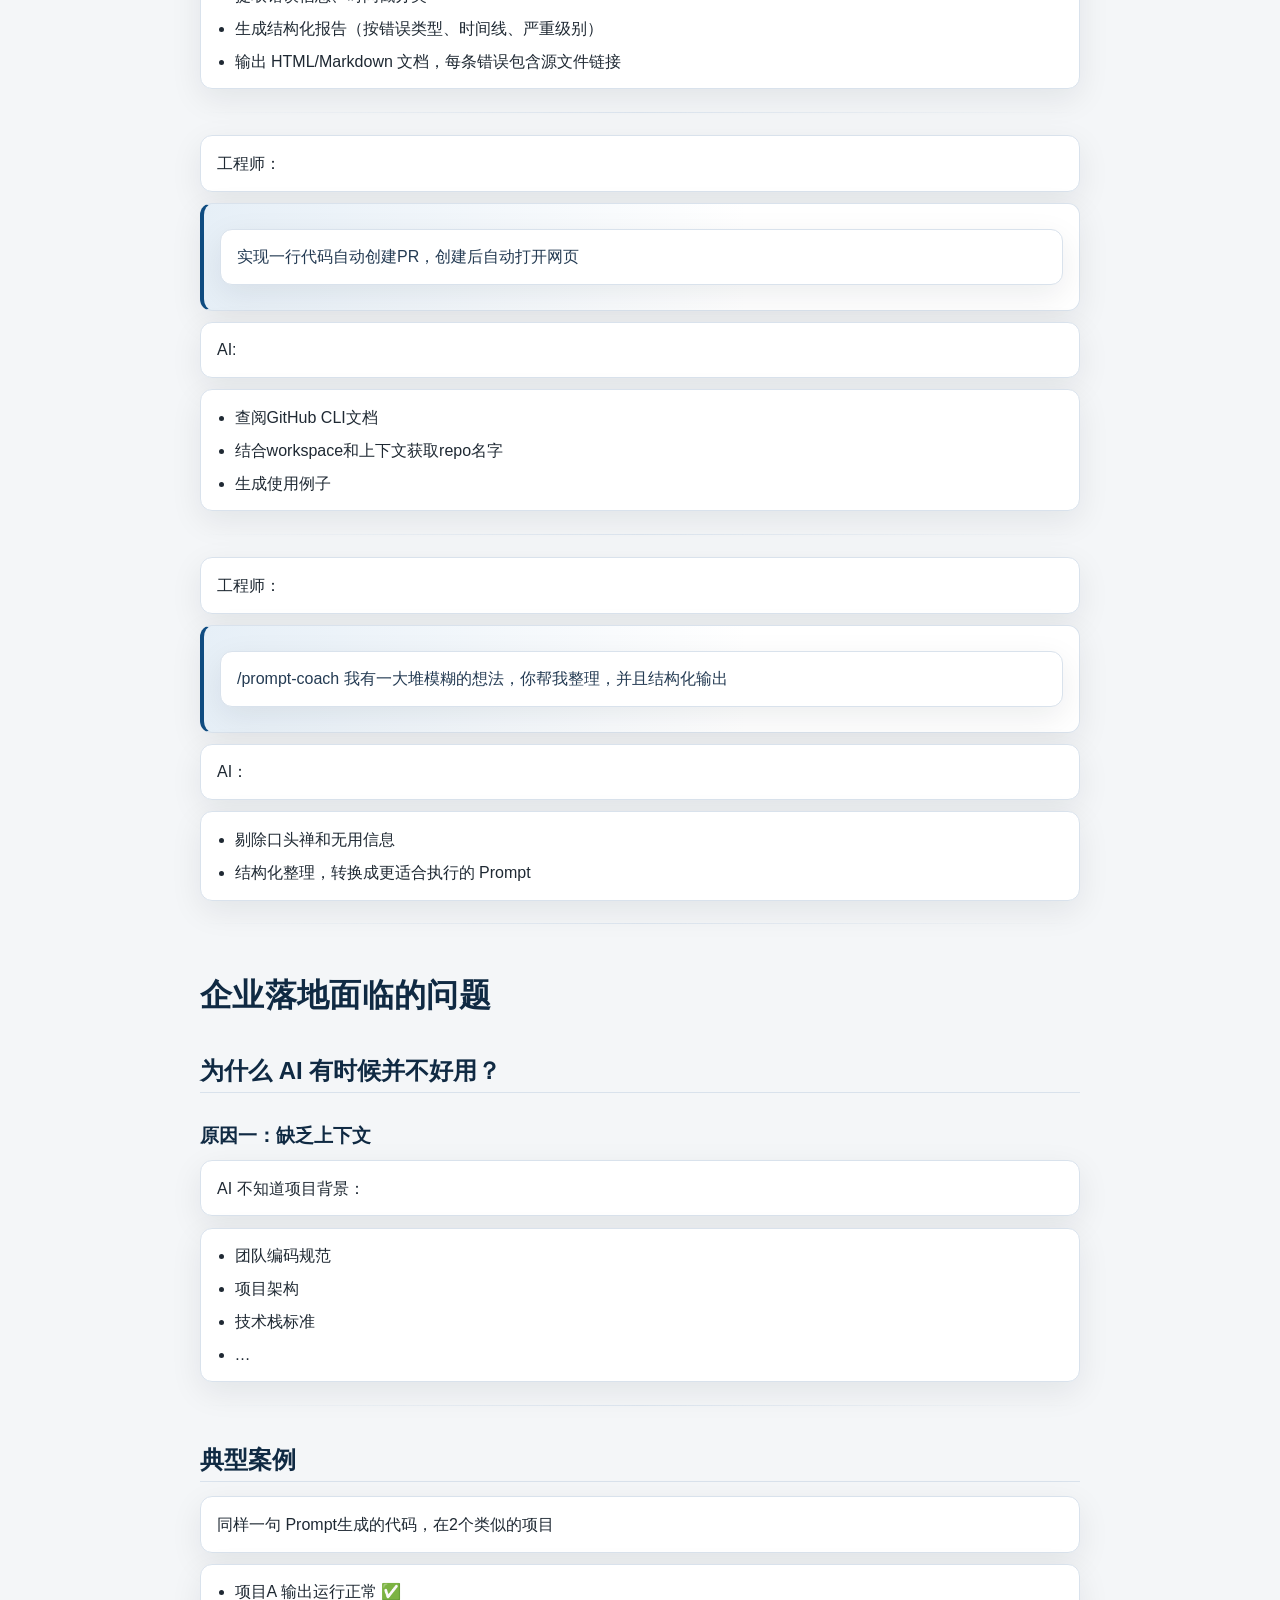
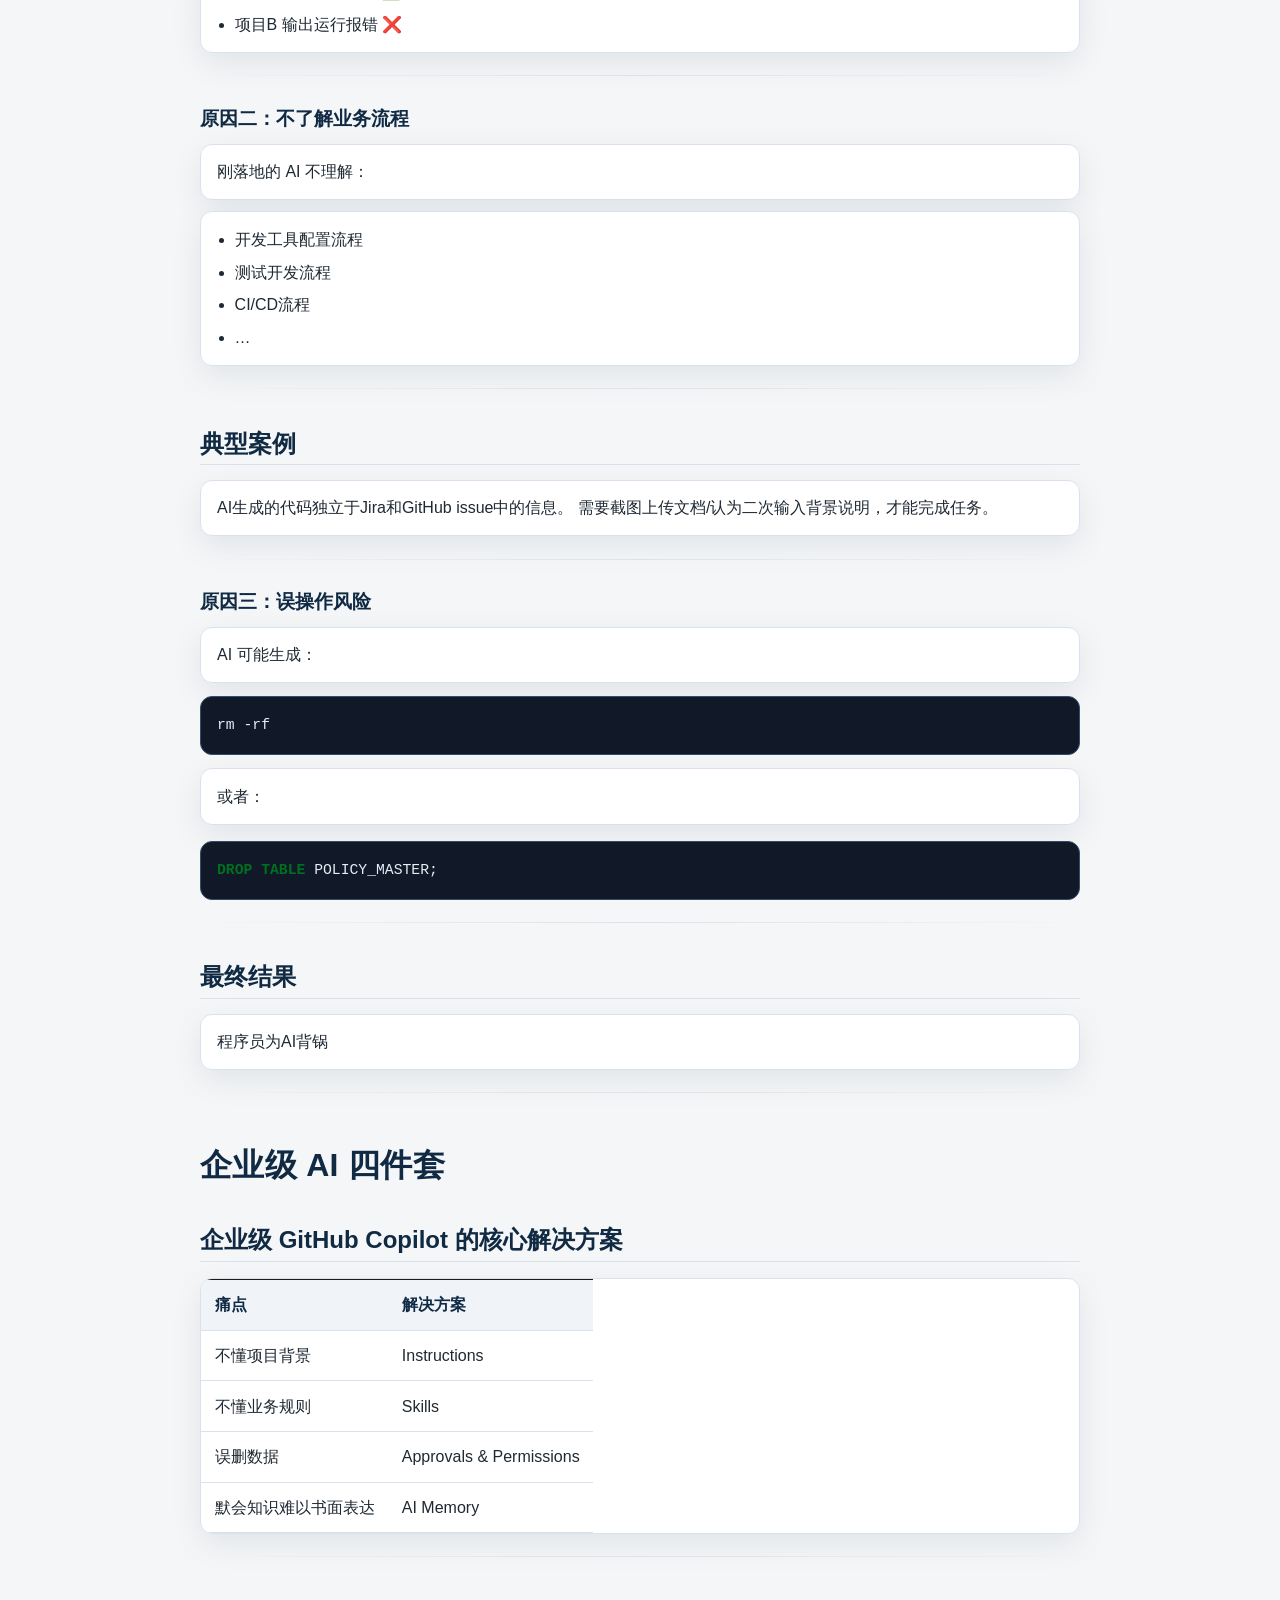
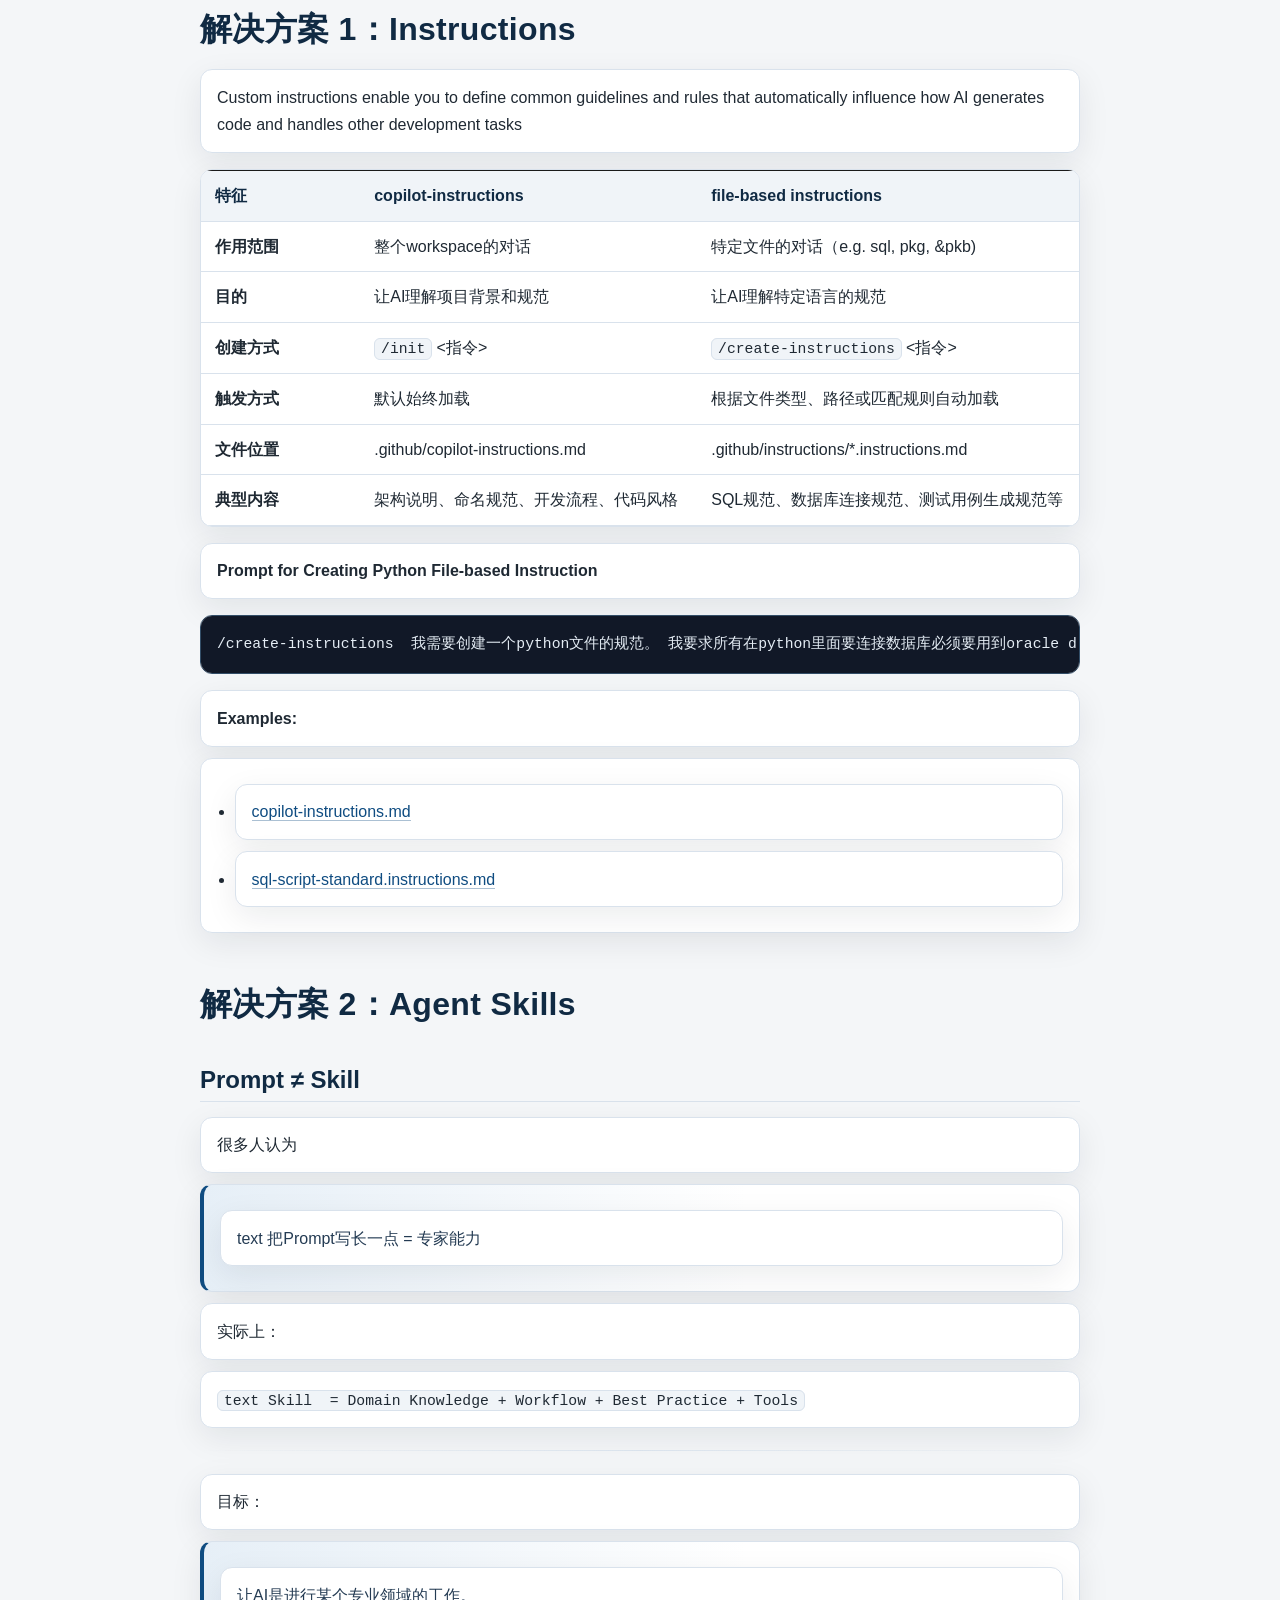
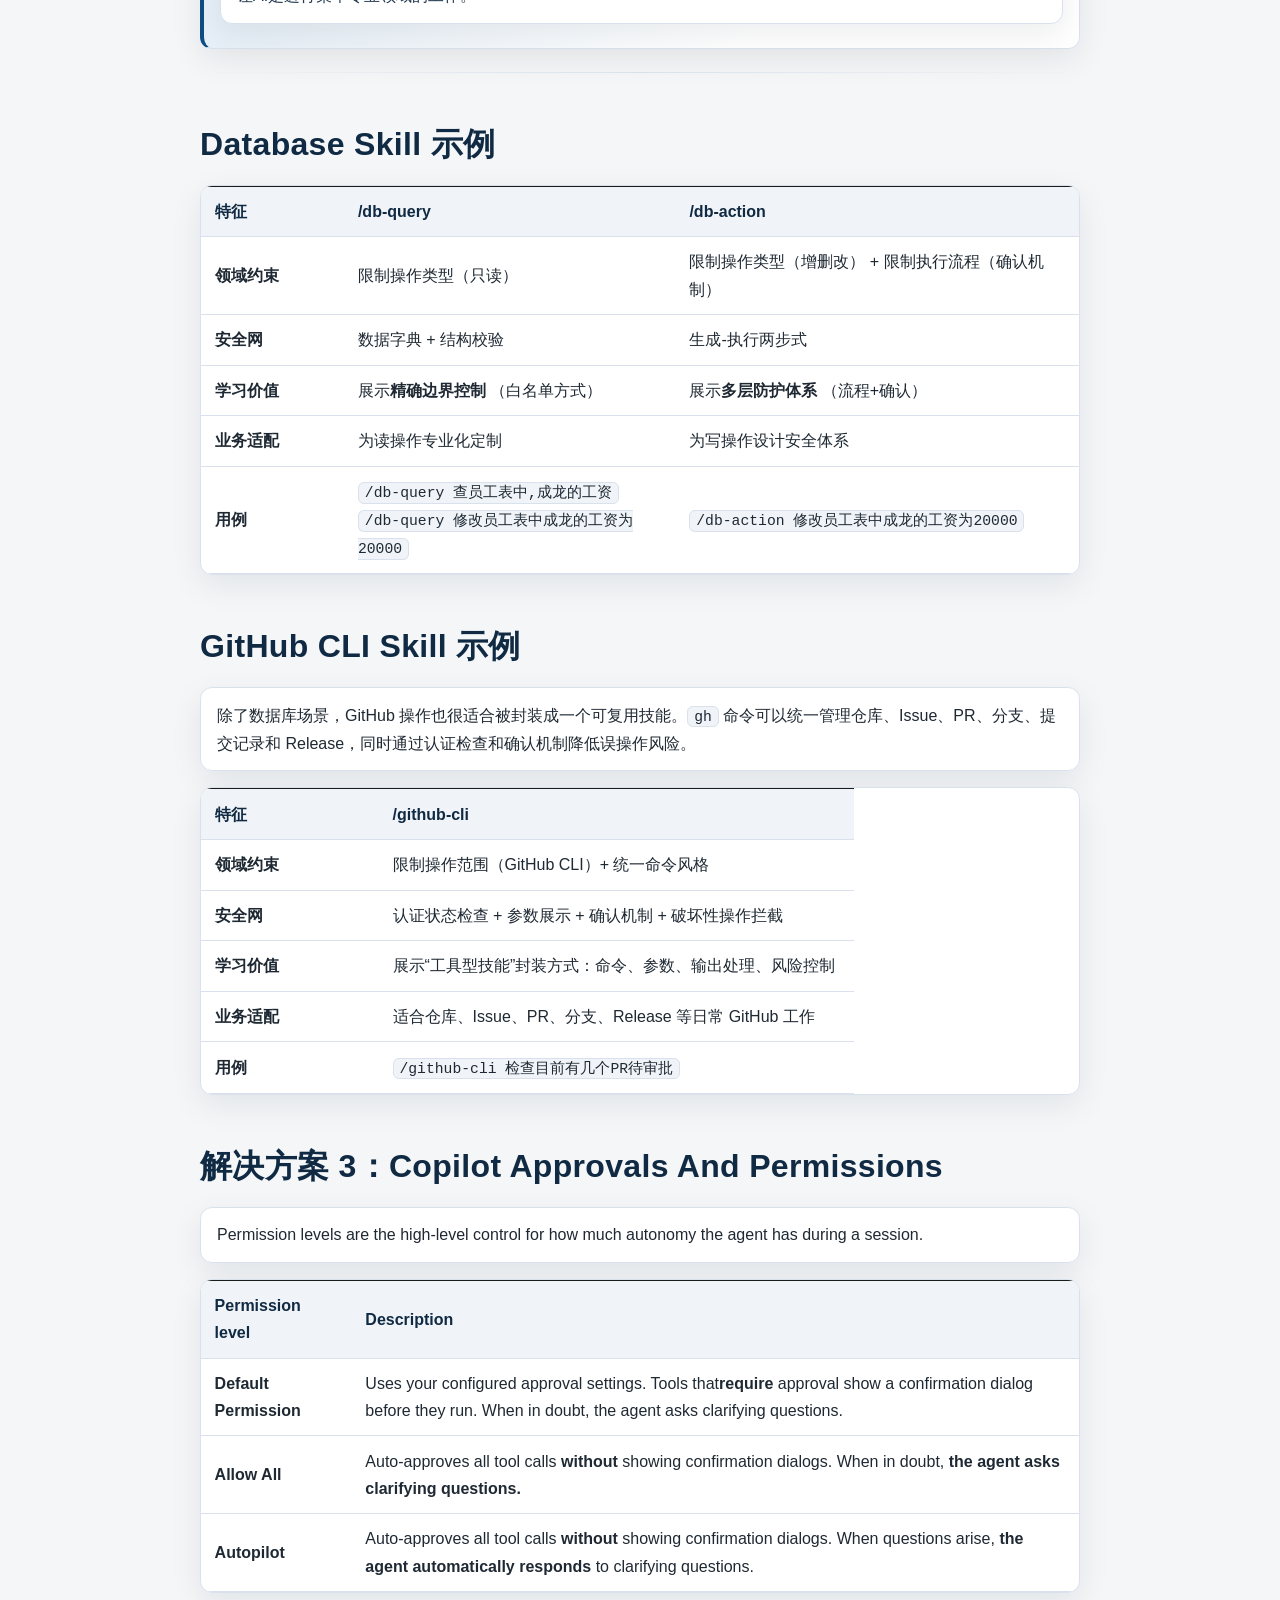
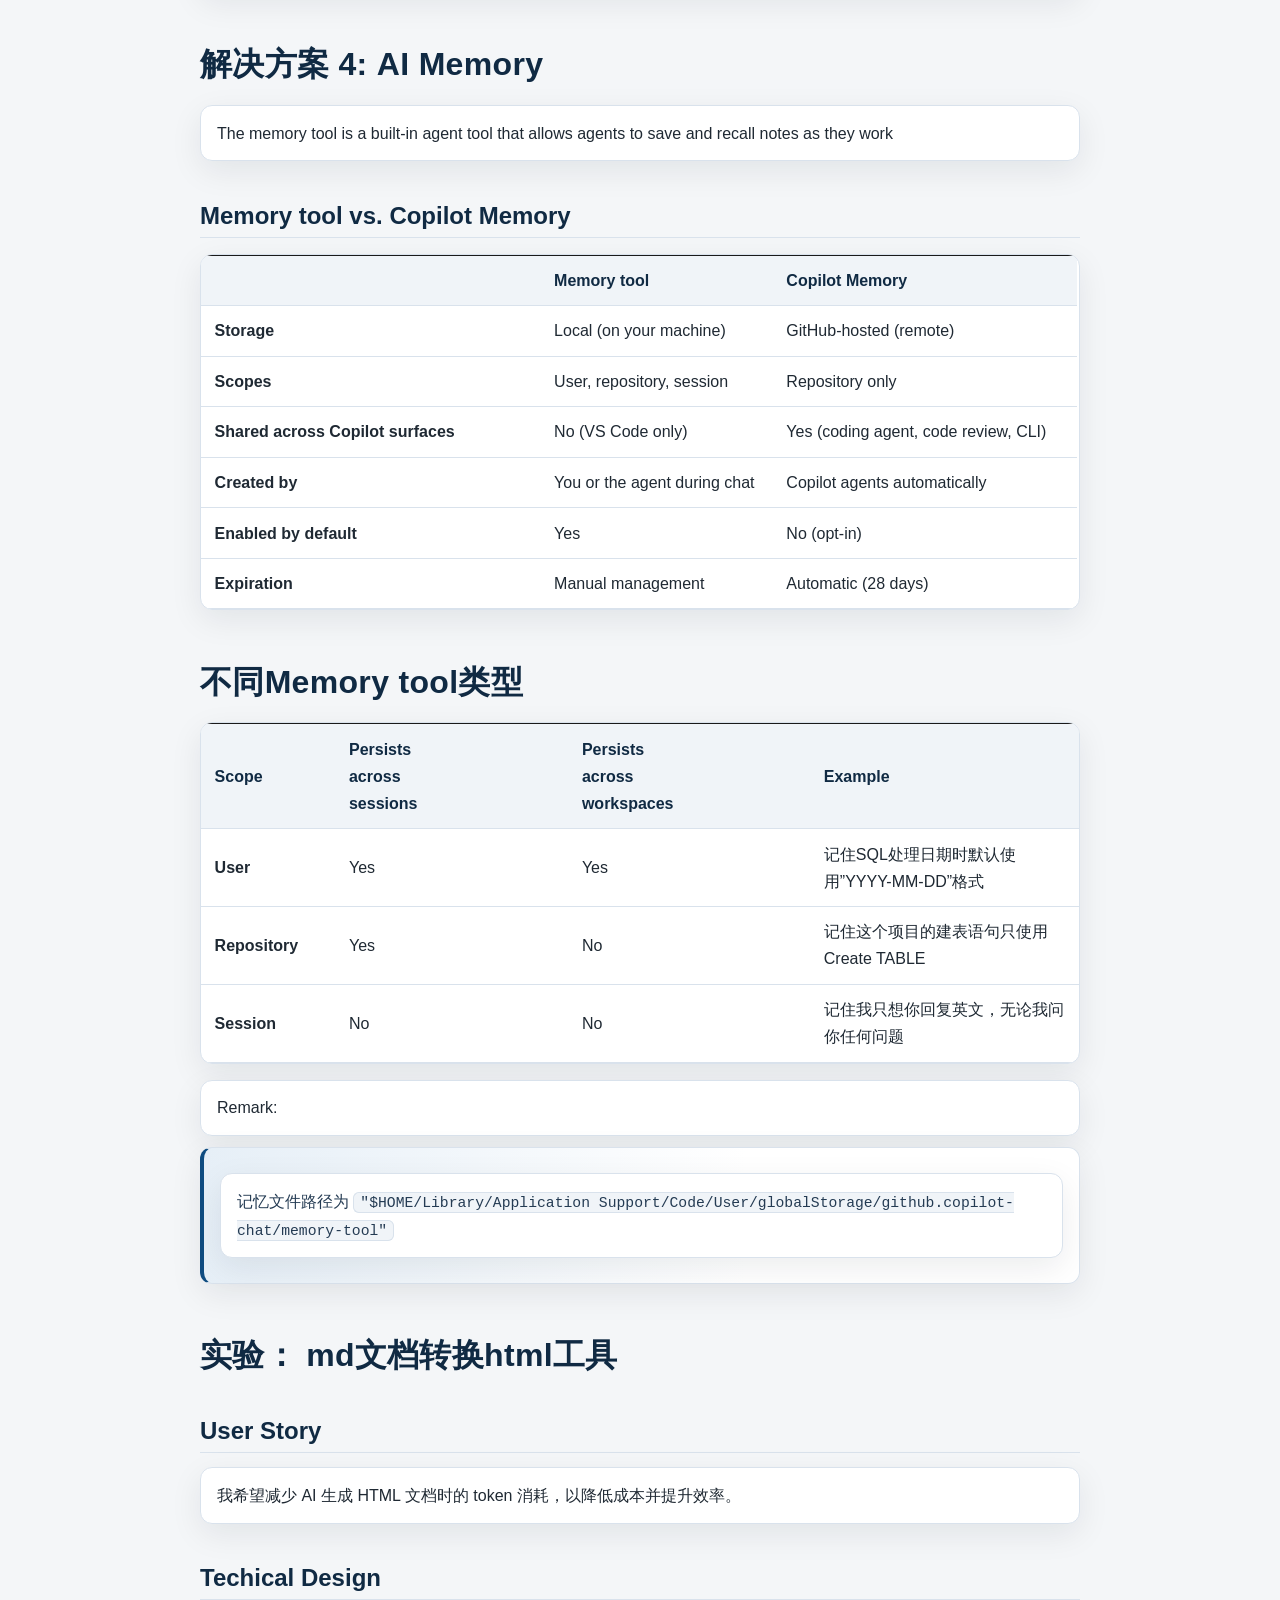
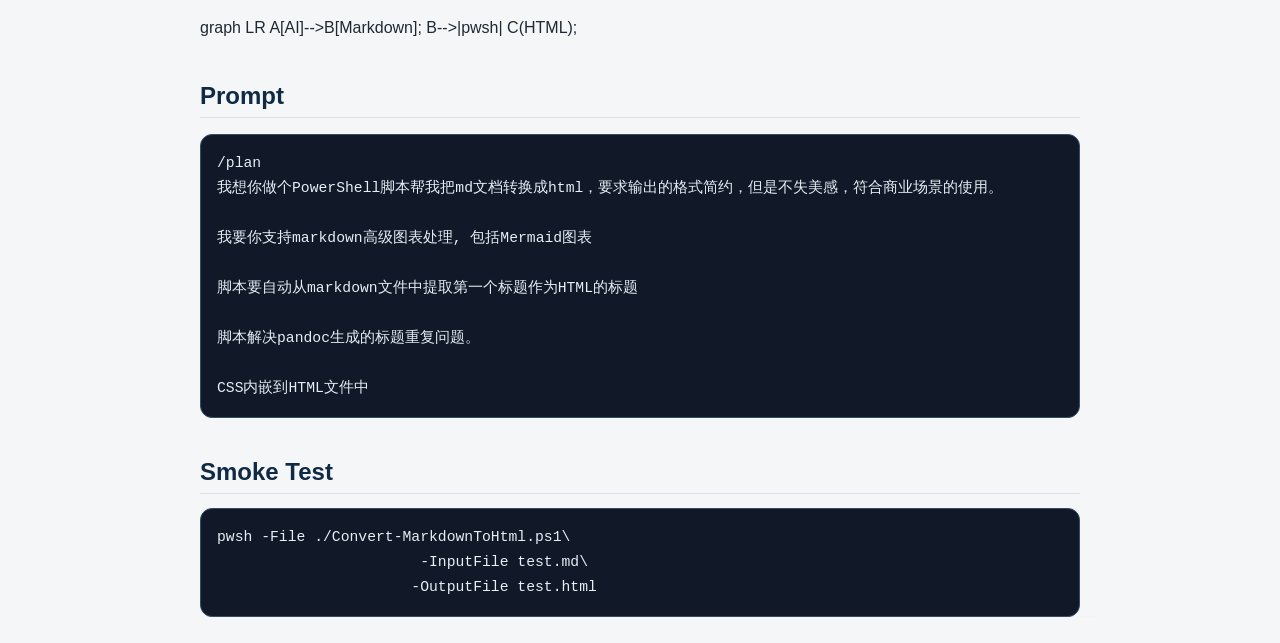
==== commit 1250b7cc: "test demo" ====
--- a/index.html
+++ b/index.html
@@ -963,9 +963,9 @@
 <span id="cb8-9"><a href="#cb8-9" aria-hidden="true" tabindex="-1"></a></span>
 <span id="cb8-10"><a href="#cb8-10" aria-hidden="true" tabindex="-1"></a>CSS内嵌到HTML文件中</span></code></pre></div>
 <h2 id="smoke-test">Smoke Test</h2>
-<pre class="shell"><code>pwsh -File ./02Development_Zone/Convert-MarkdownToHtml.ps1 \
-        -InputFile vibe-coding.md \
-        -OutputFile vibe-coding.html</code></pre>
+<pre class="shell"><code>pwsh -File ./Convert-MarkdownToHtml.ps1\
+                       -InputFile test.md\
+                      -OutputFile test.html</code></pre>
 <script src="https://cdn.jsdelivr.net/npm/mermaid/dist/mermaid.min.js"></script>
 <script>mermaid.initialize({ startOnLoad: true, theme: "default" });</script>
 </body>
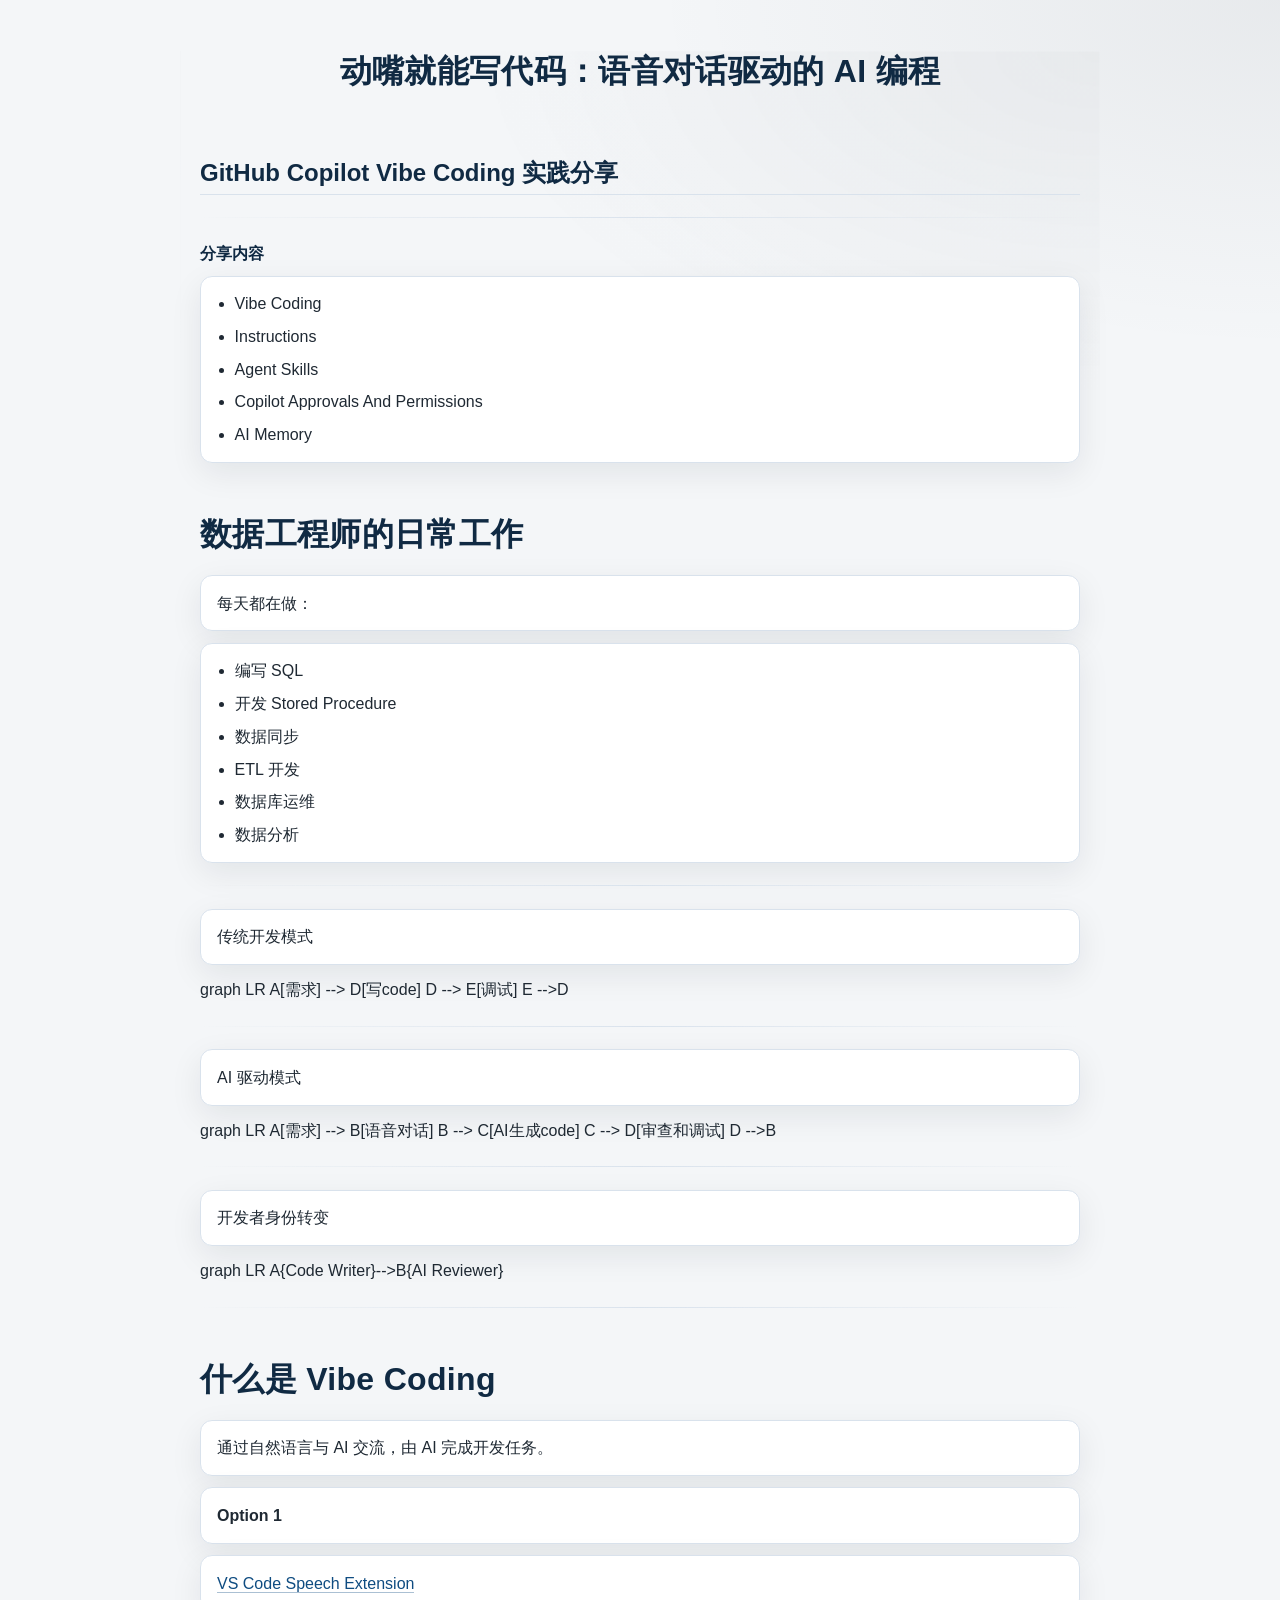
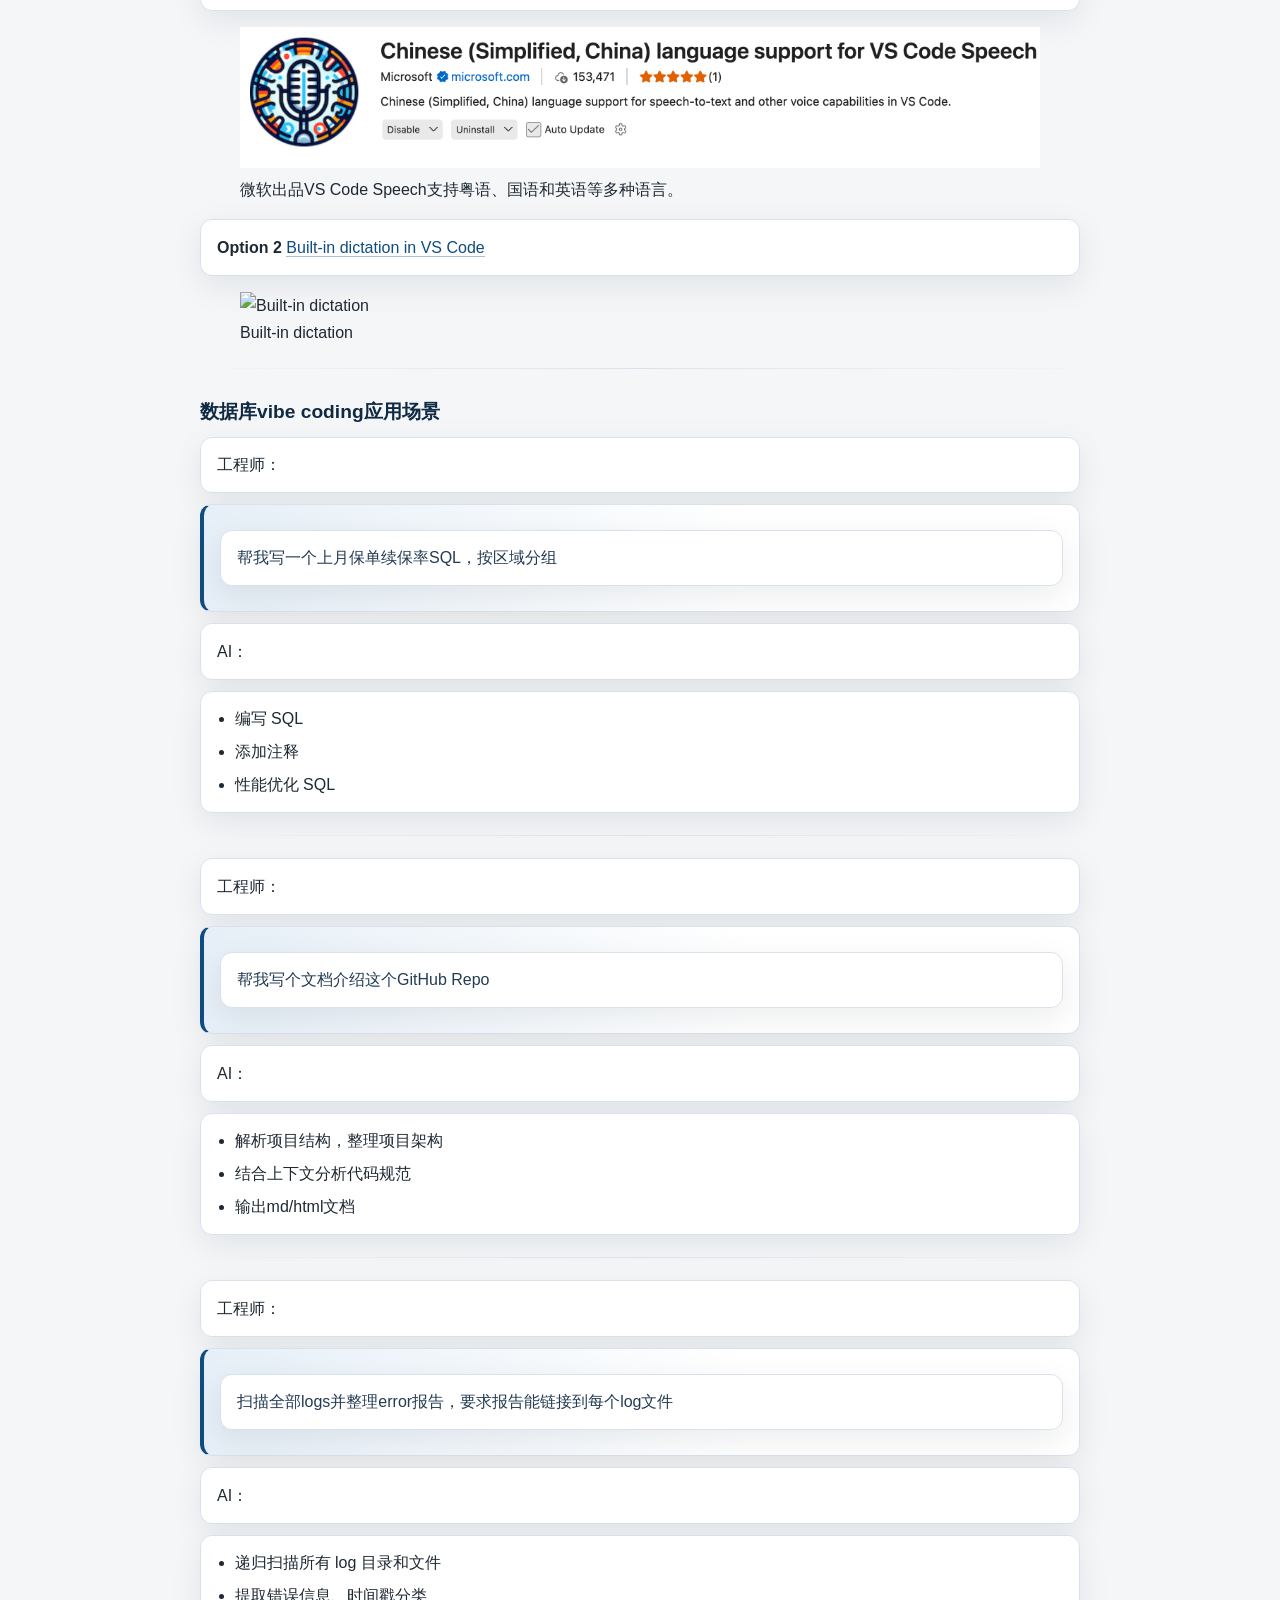
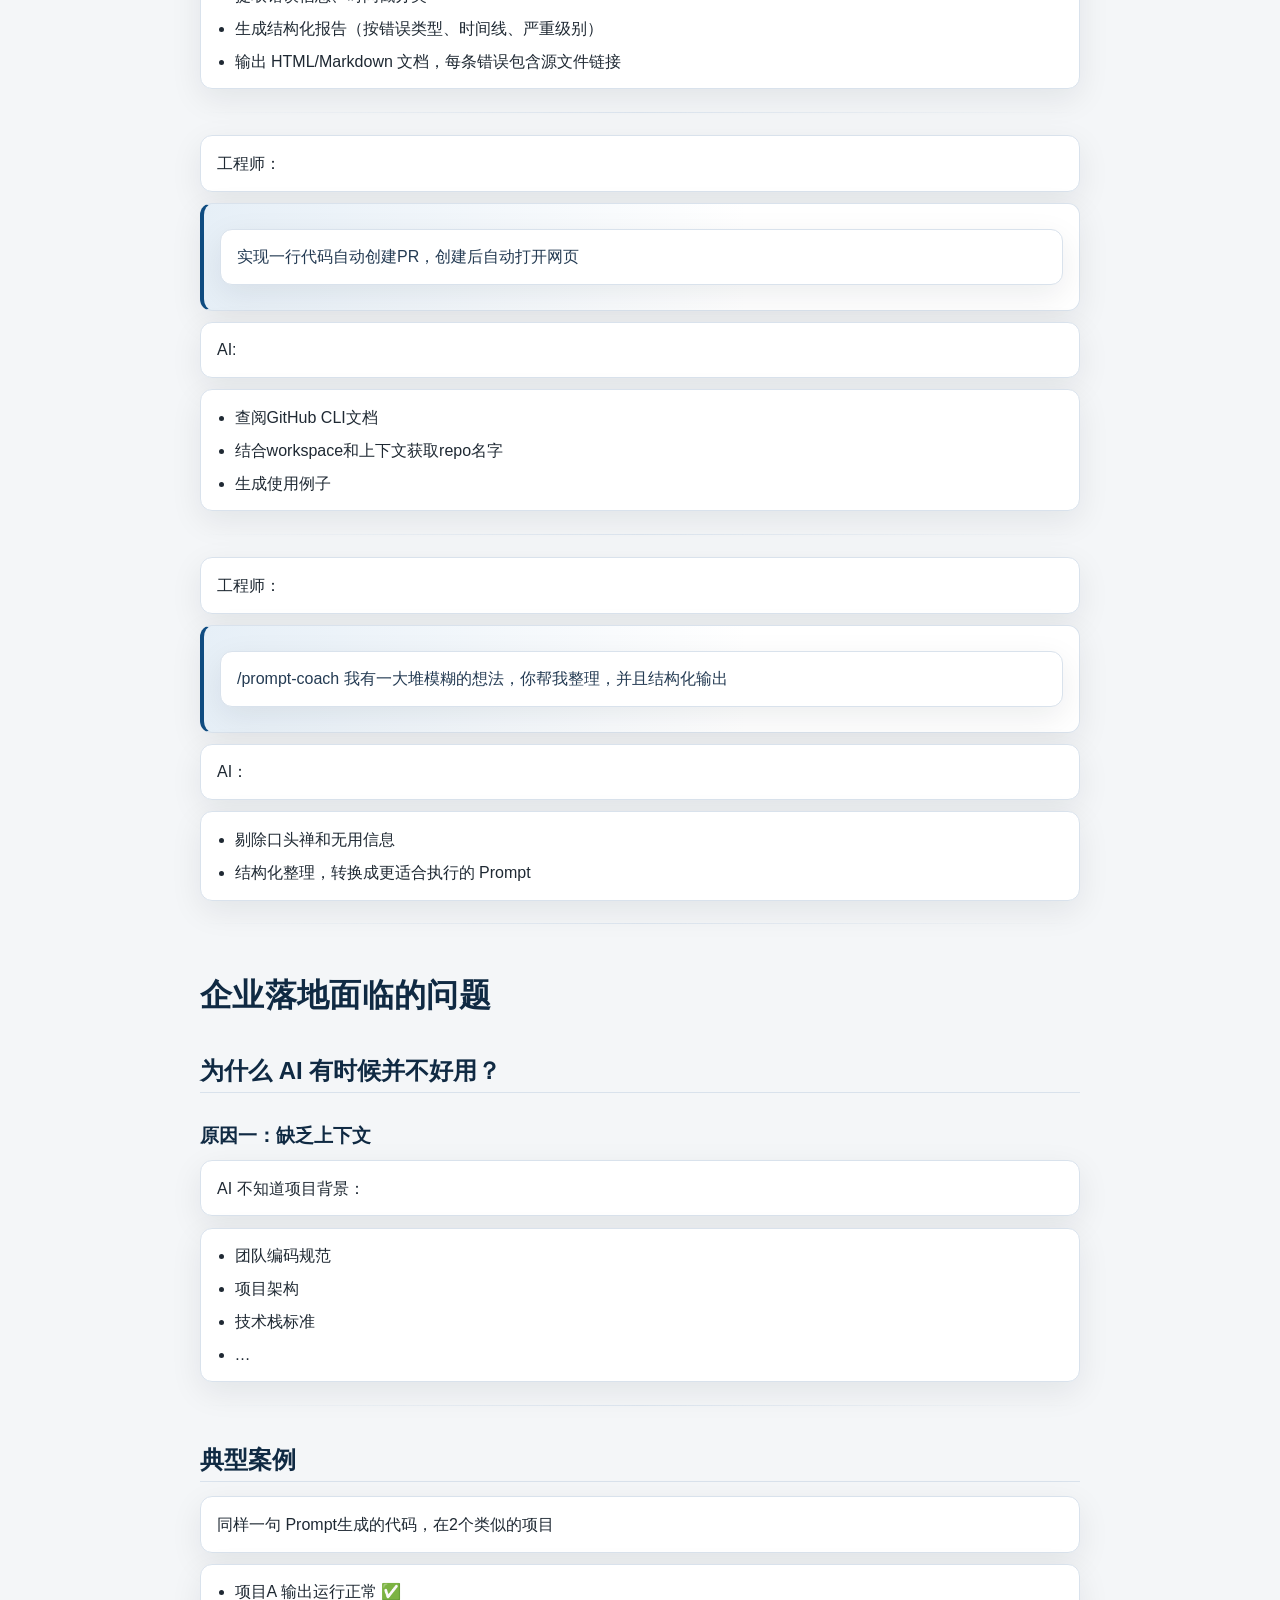
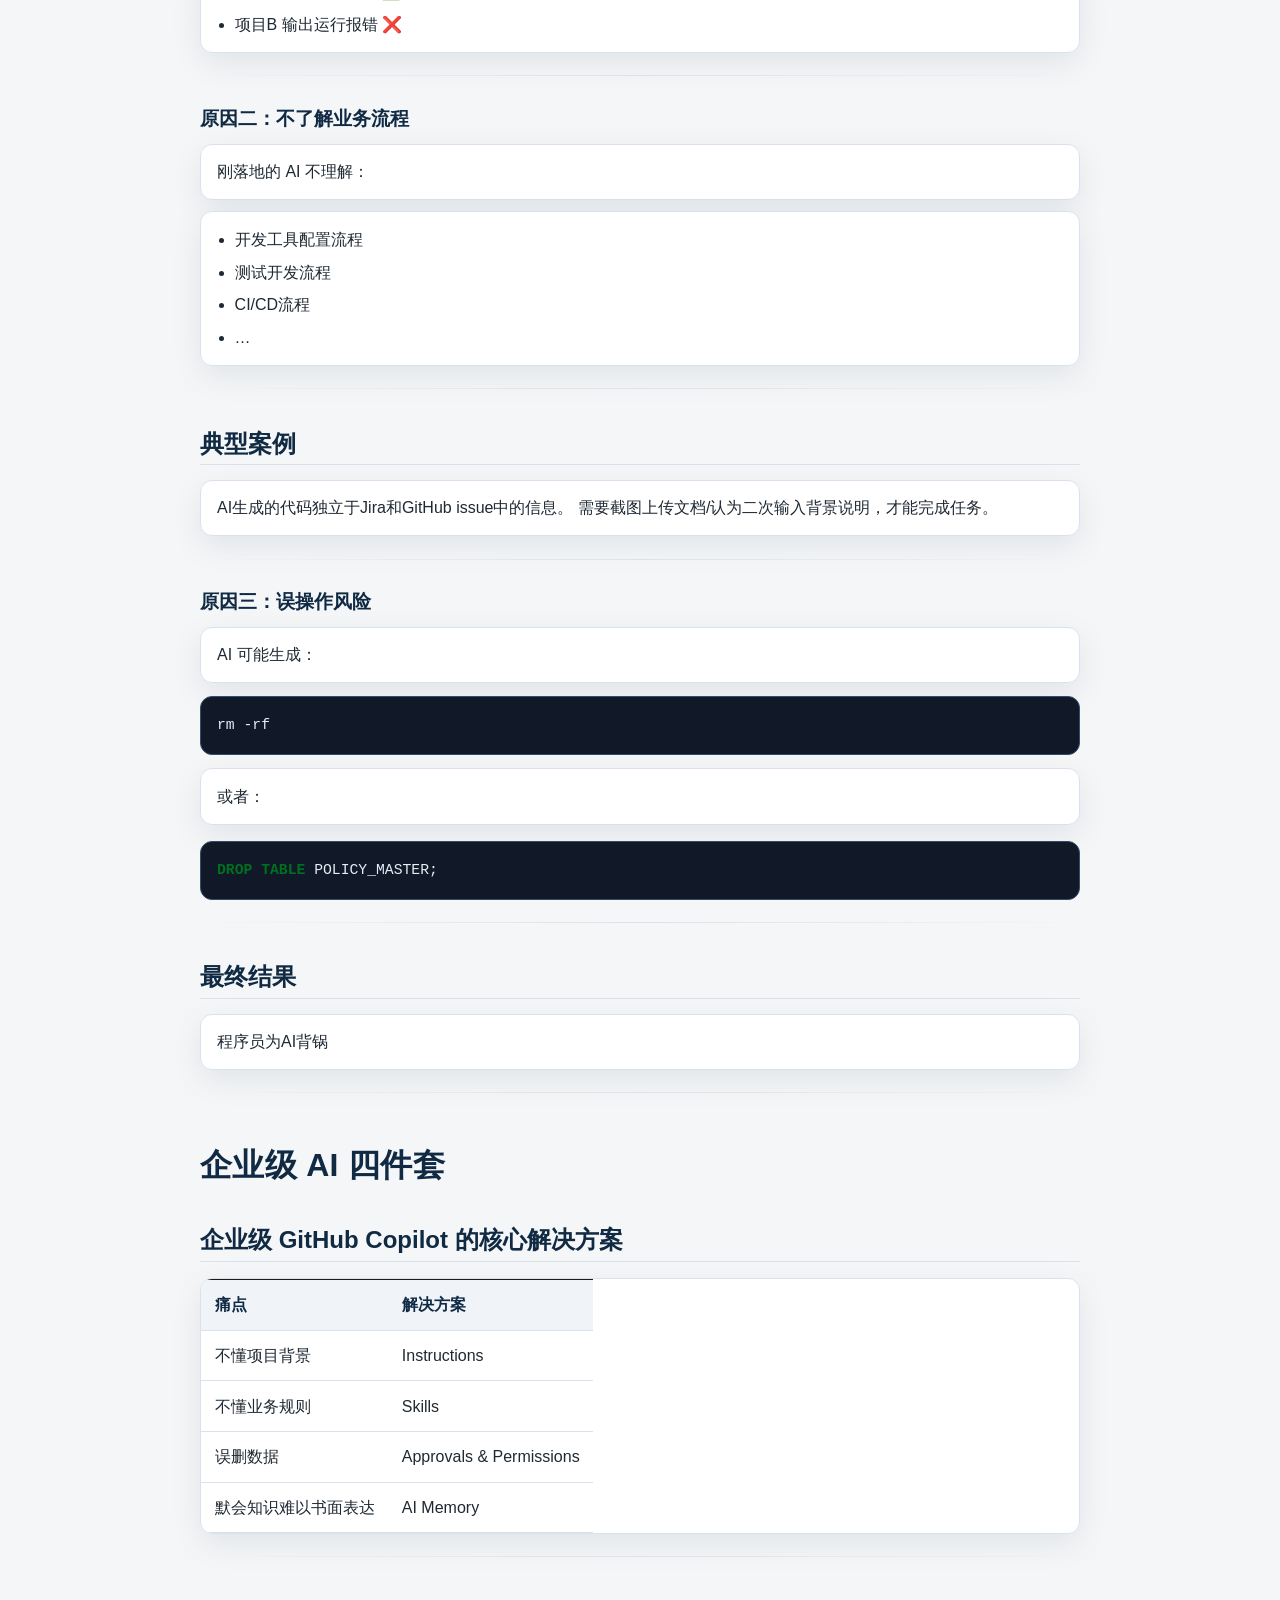
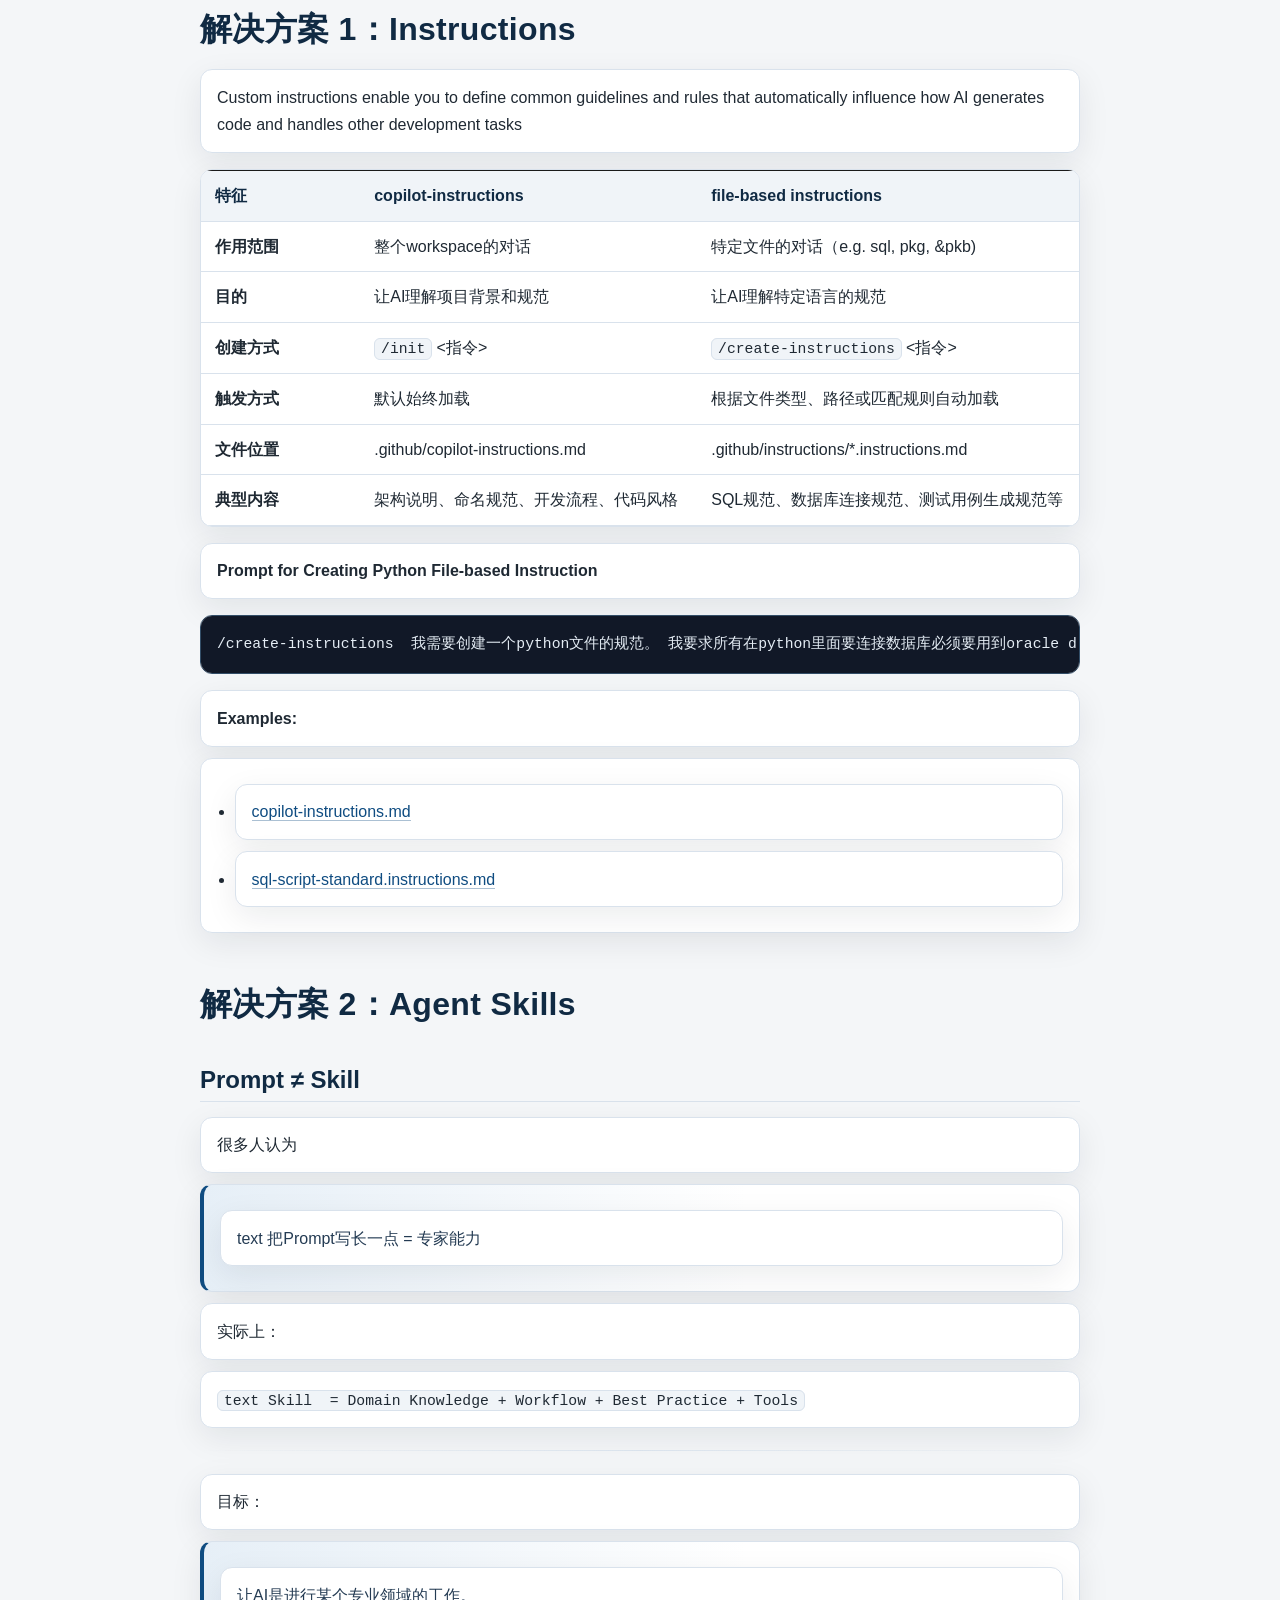
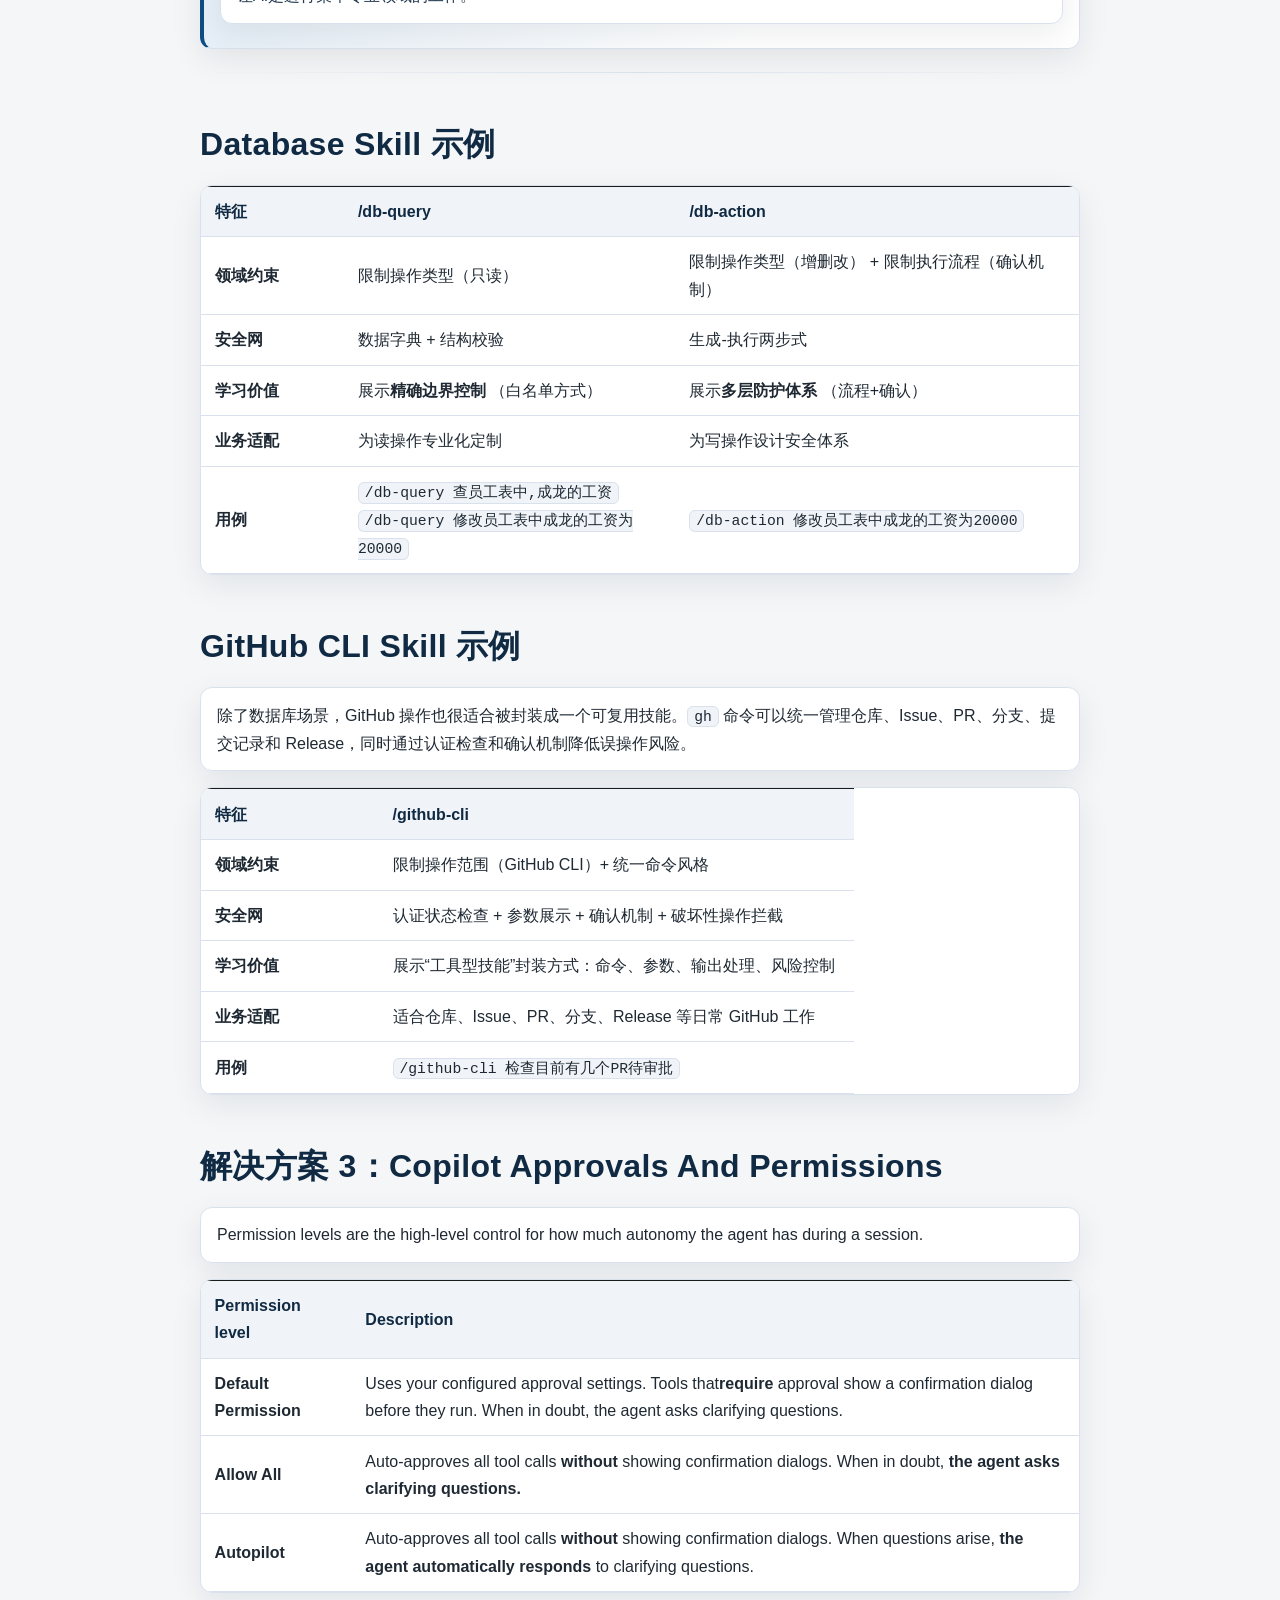
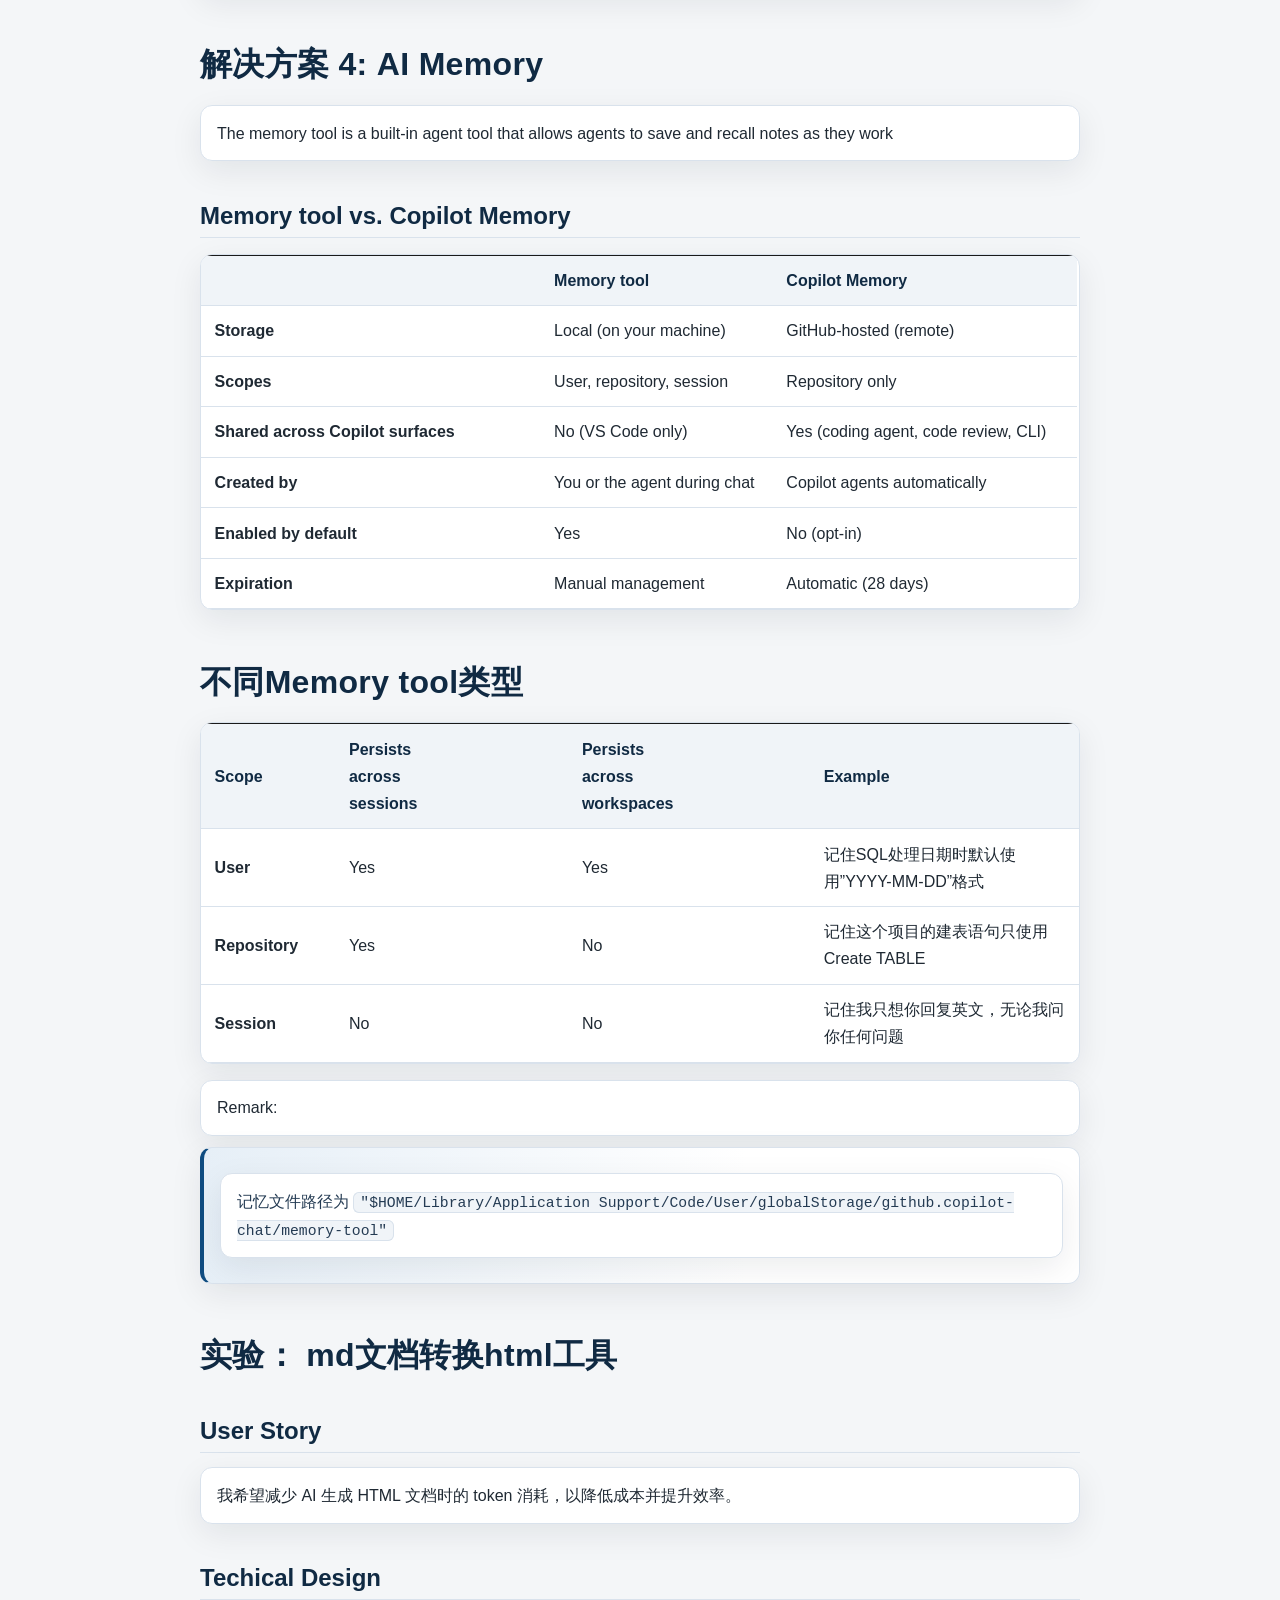
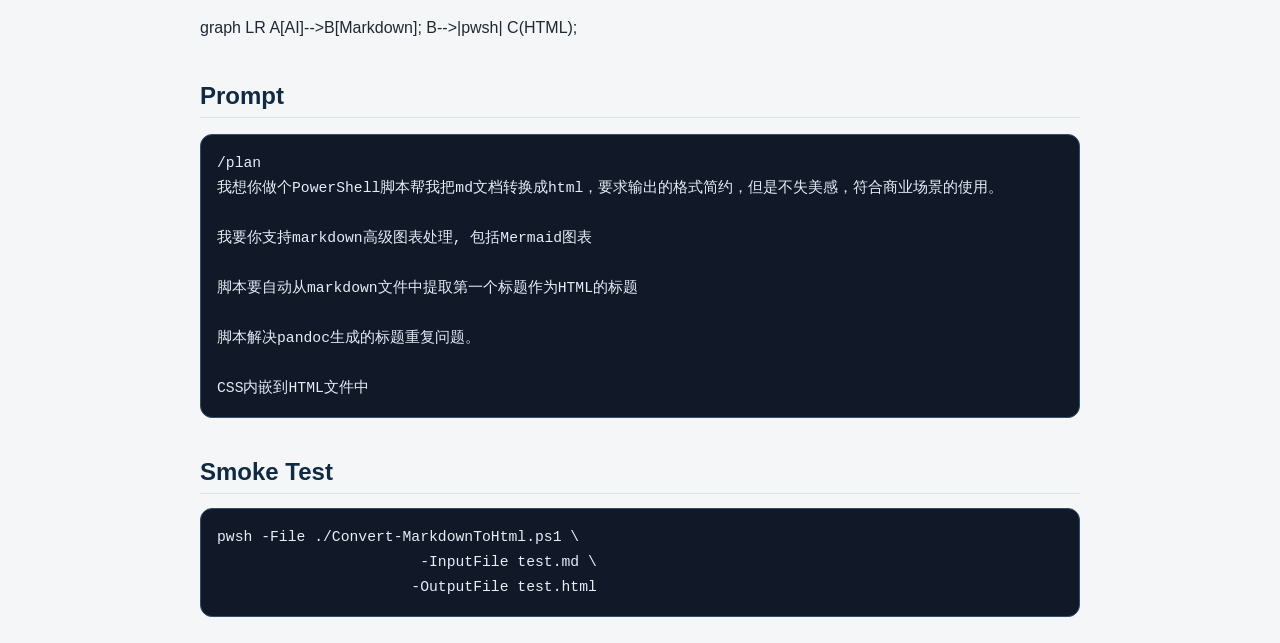
==== commit ad423816: "pwsh line" ====
--- a/index.html
+++ b/index.html
@@ -963,8 +963,8 @@
 <span id="cb8-9"><a href="#cb8-9" aria-hidden="true" tabindex="-1"></a></span>
 <span id="cb8-10"><a href="#cb8-10" aria-hidden="true" tabindex="-1"></a>CSS内嵌到HTML文件中</span></code></pre></div>
 <h2 id="smoke-test">Smoke Test</h2>
-<pre class="shell"><code>pwsh -File ./Convert-MarkdownToHtml.ps1\
-                       -InputFile test.md\
+<pre class="shell"><code>pwsh -File ./Convert-MarkdownToHtml.ps1 \
+                       -InputFile test.md \
                       -OutputFile test.html</code></pre>
 <script src="https://cdn.jsdelivr.net/npm/mermaid/dist/mermaid.min.js"></script>
 <script>mermaid.initialize({ startOnLoad: true, theme: "default" });</script>
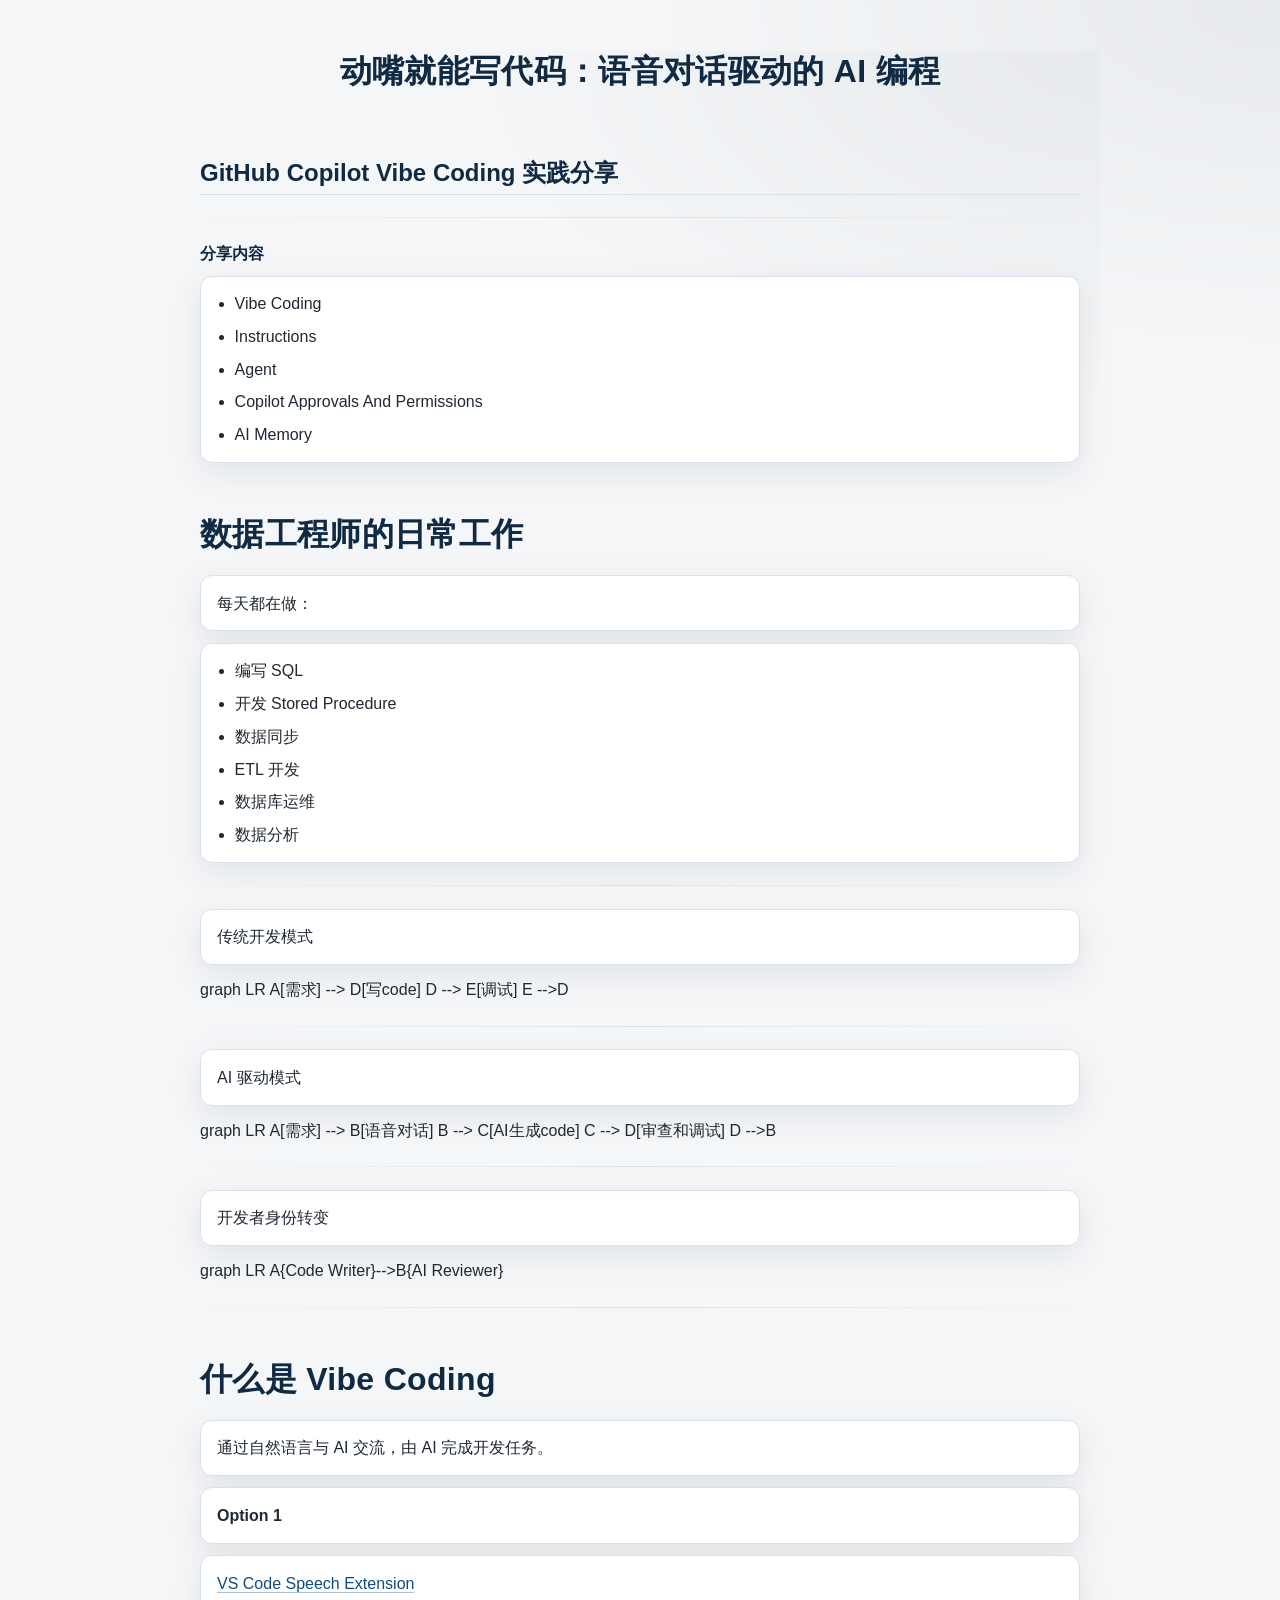
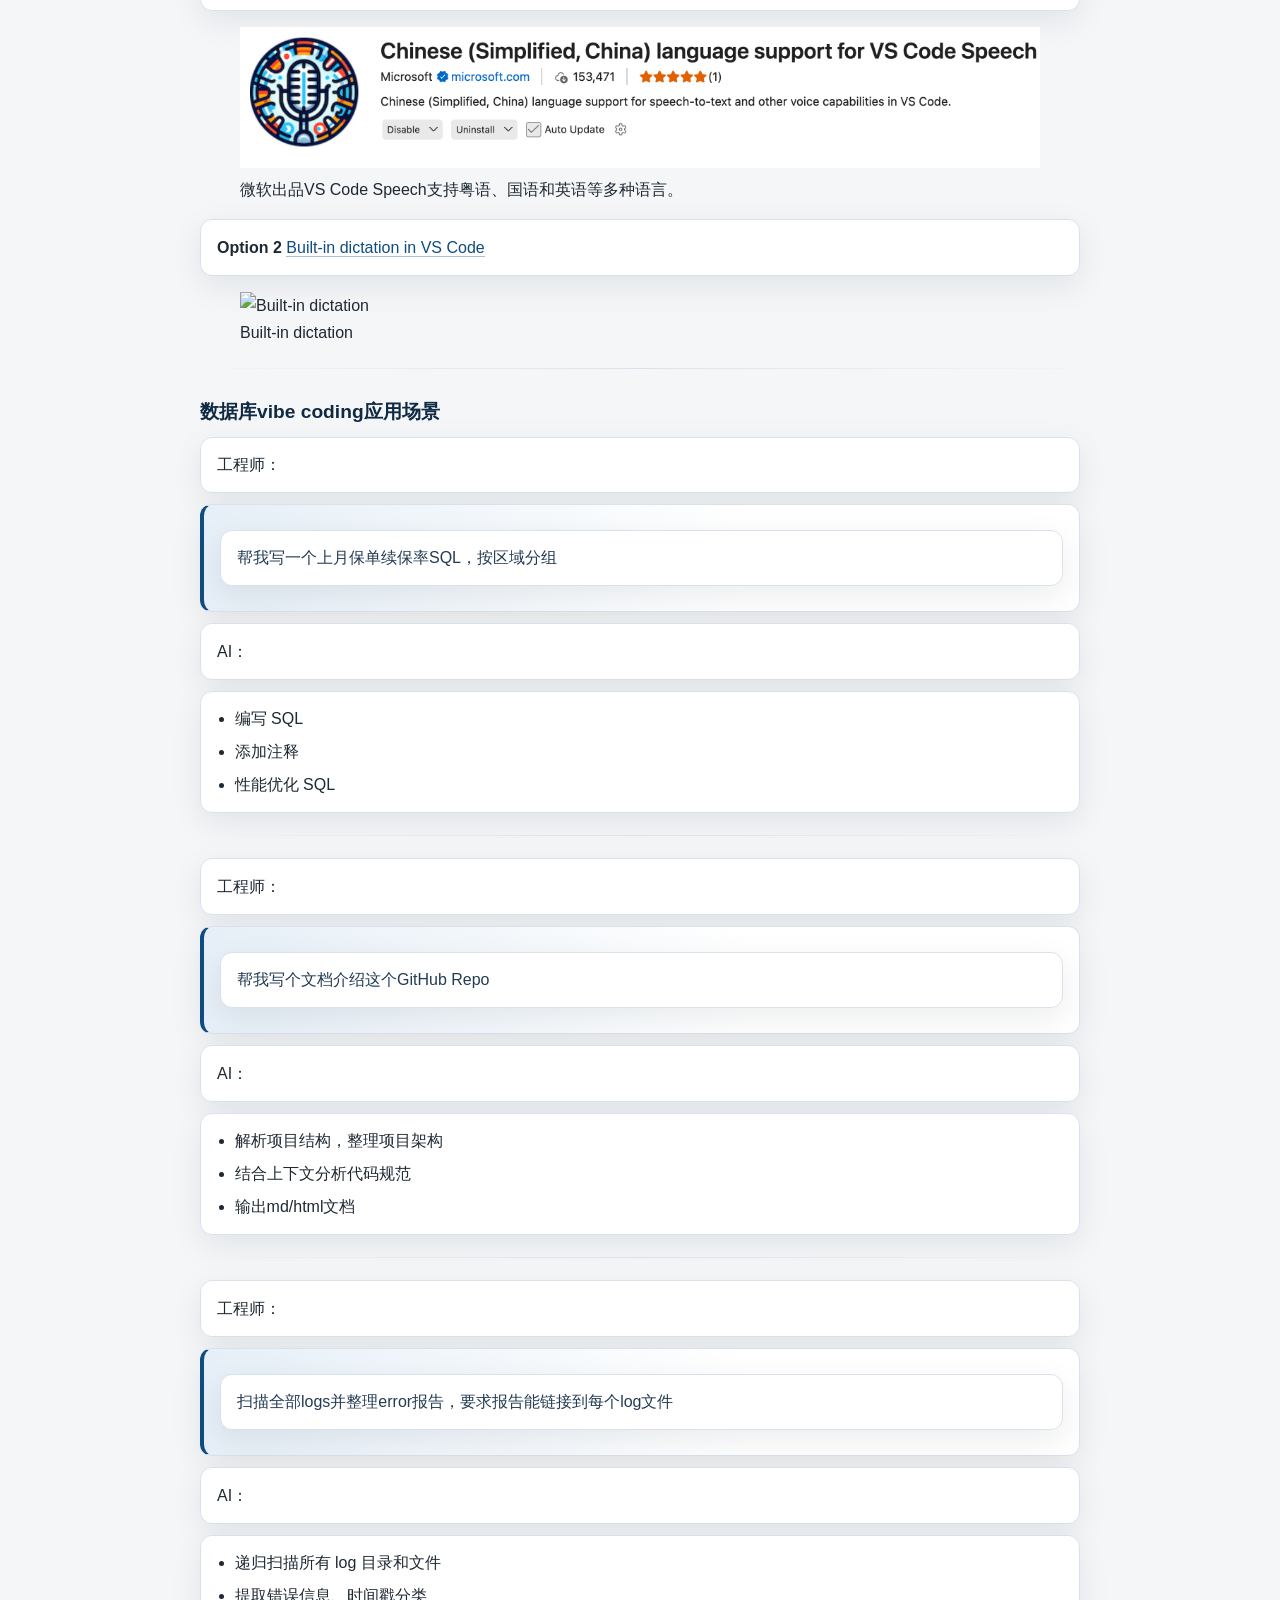
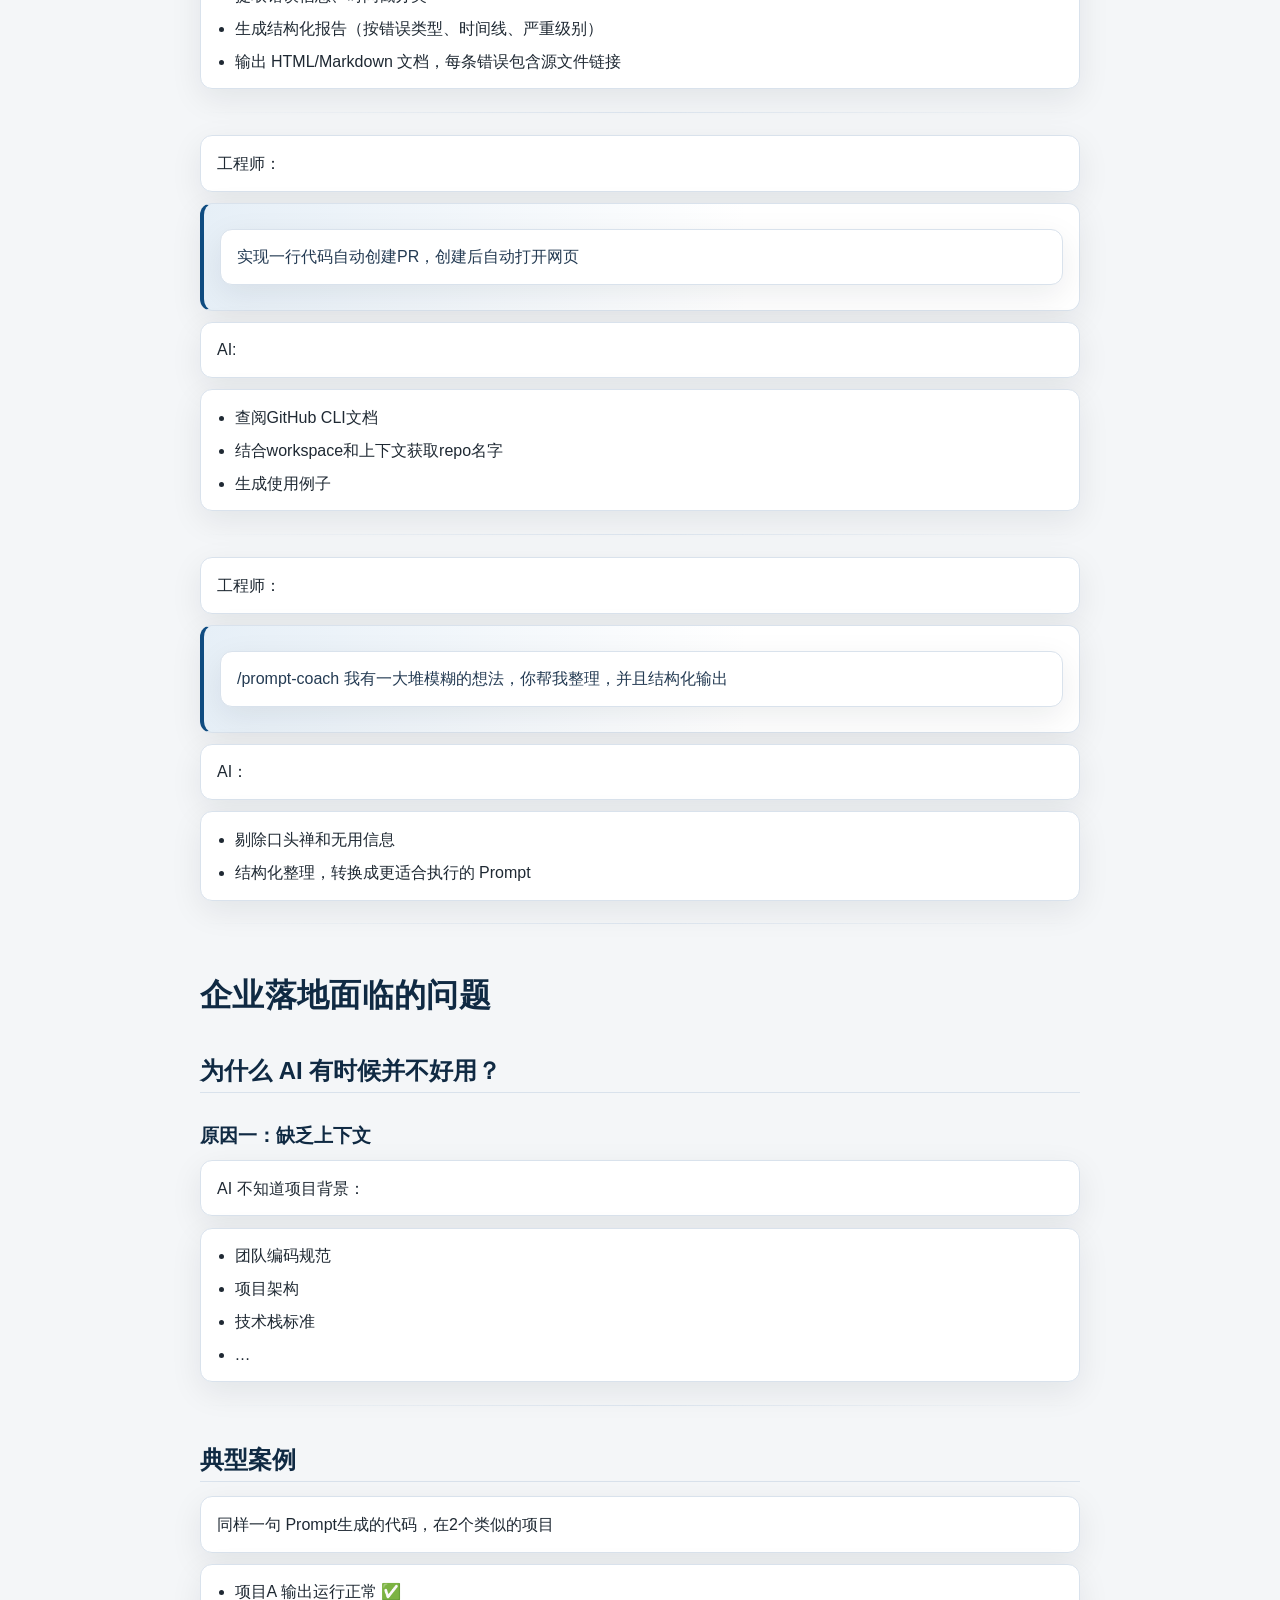
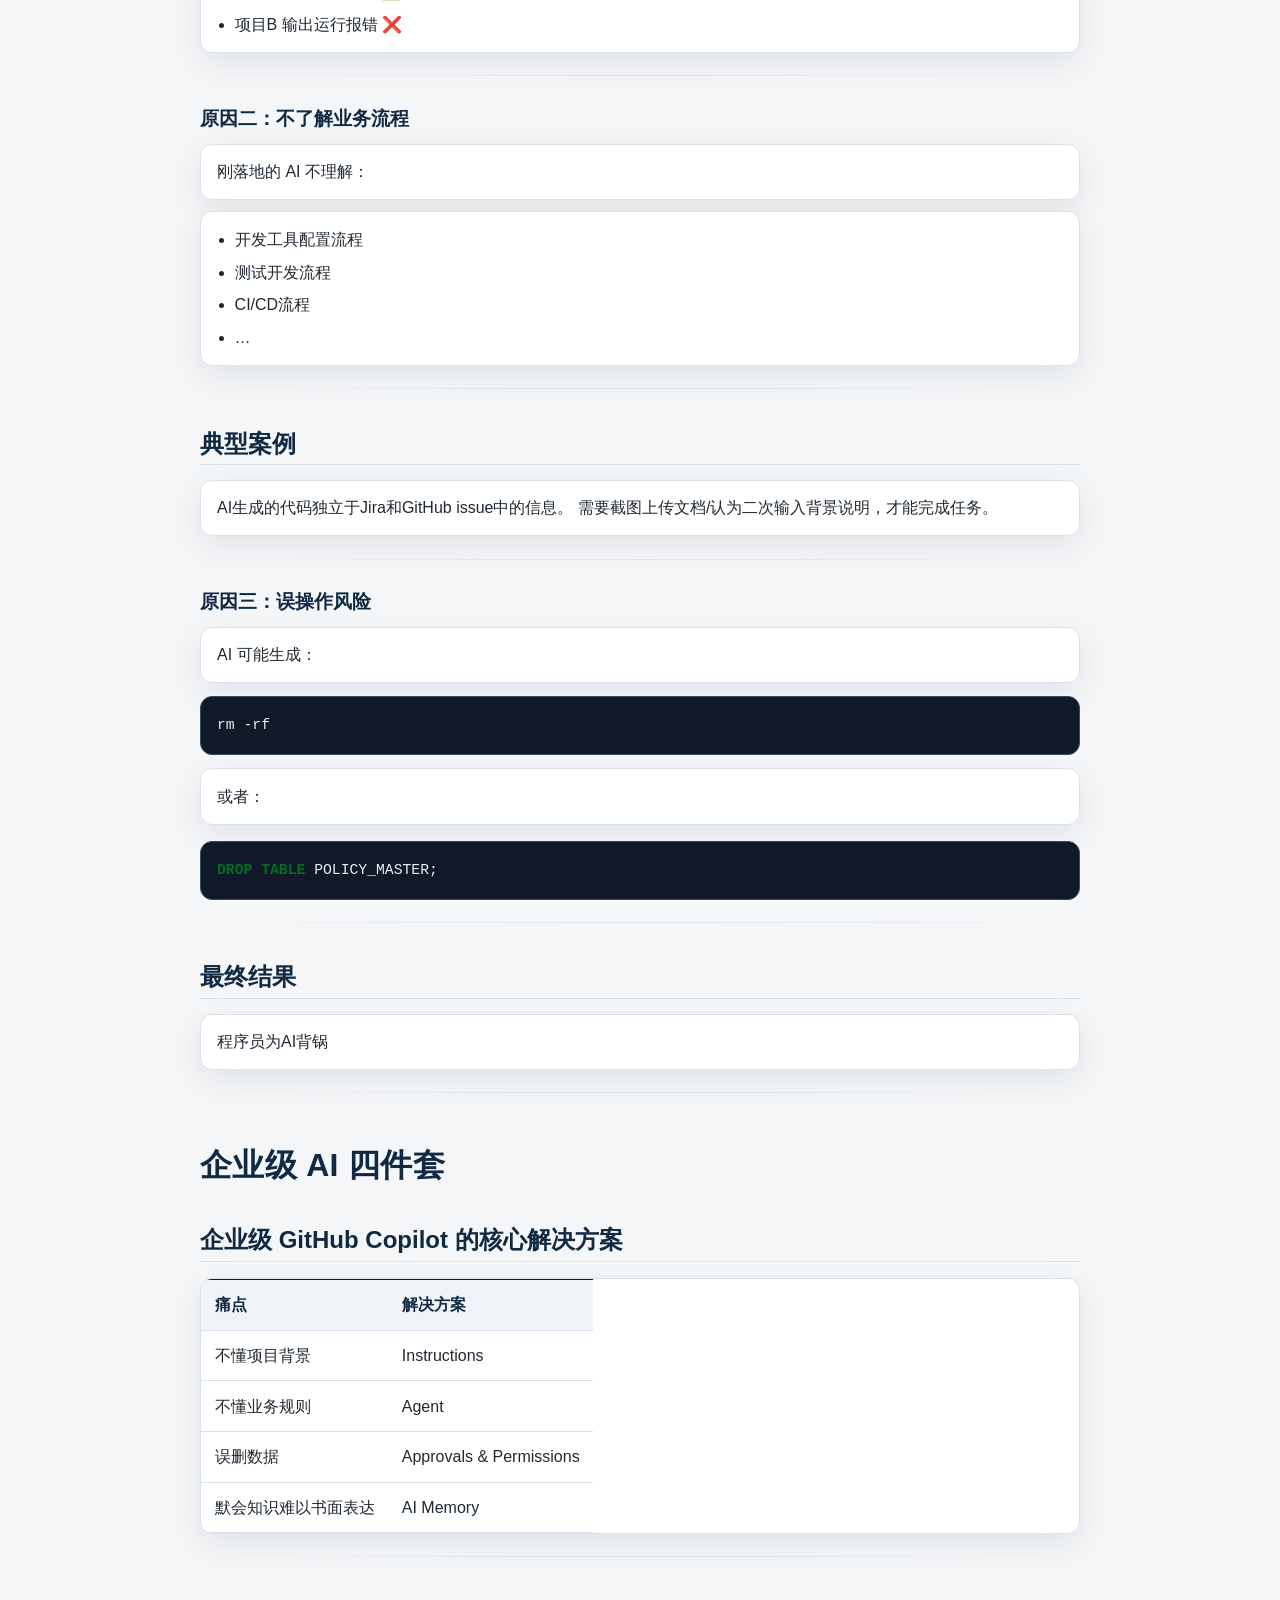
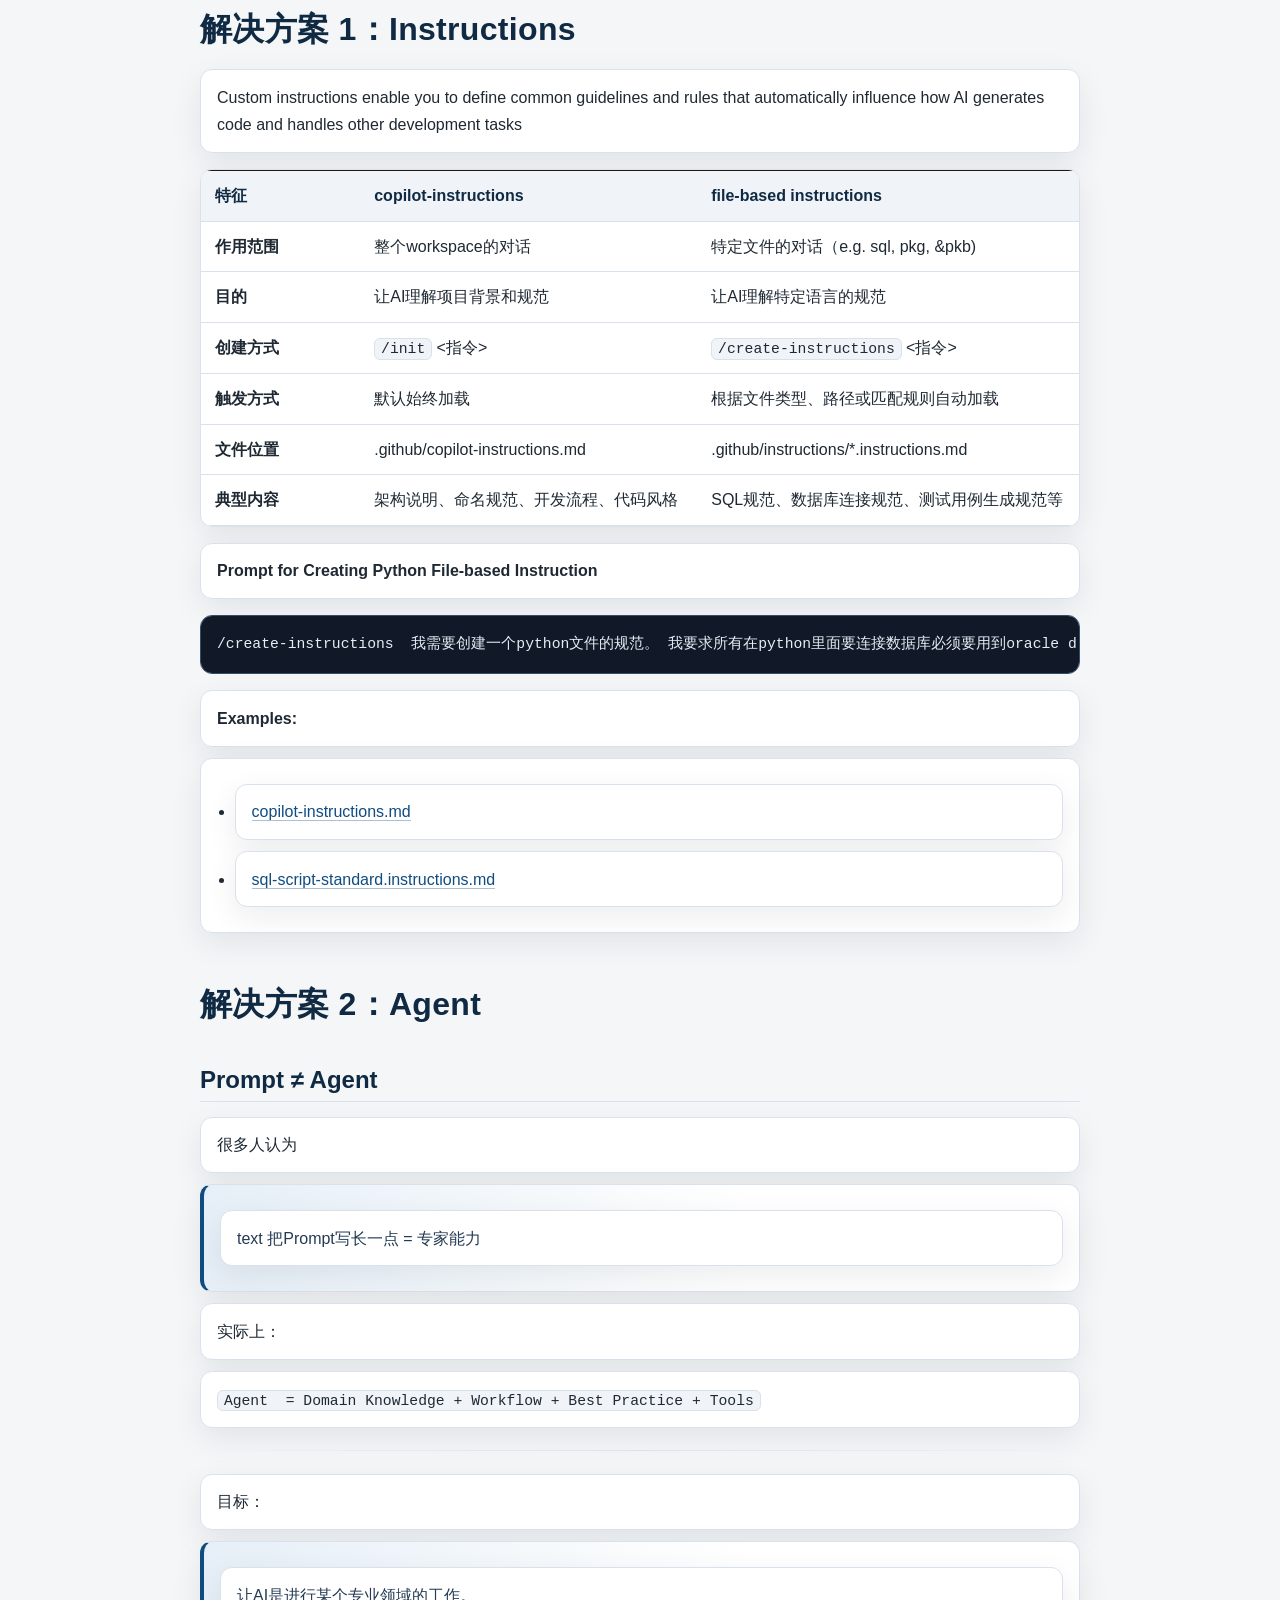
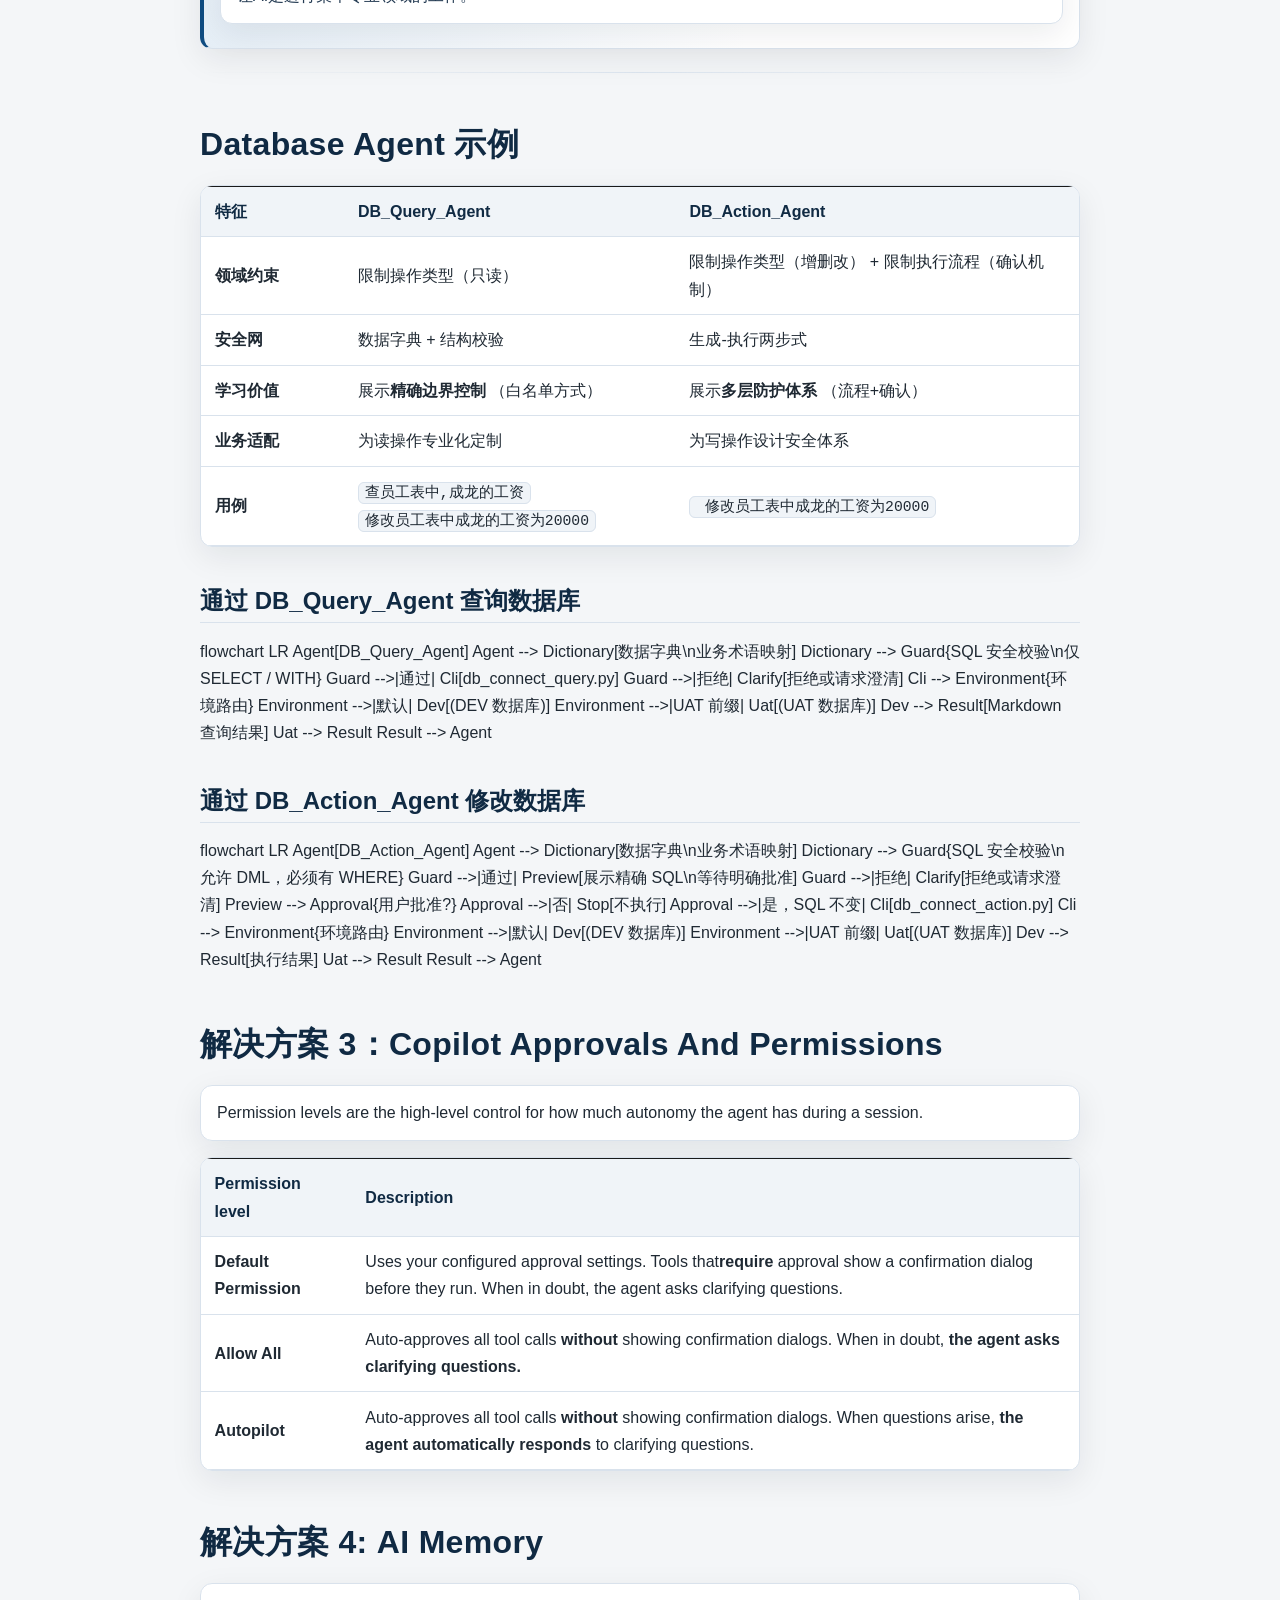
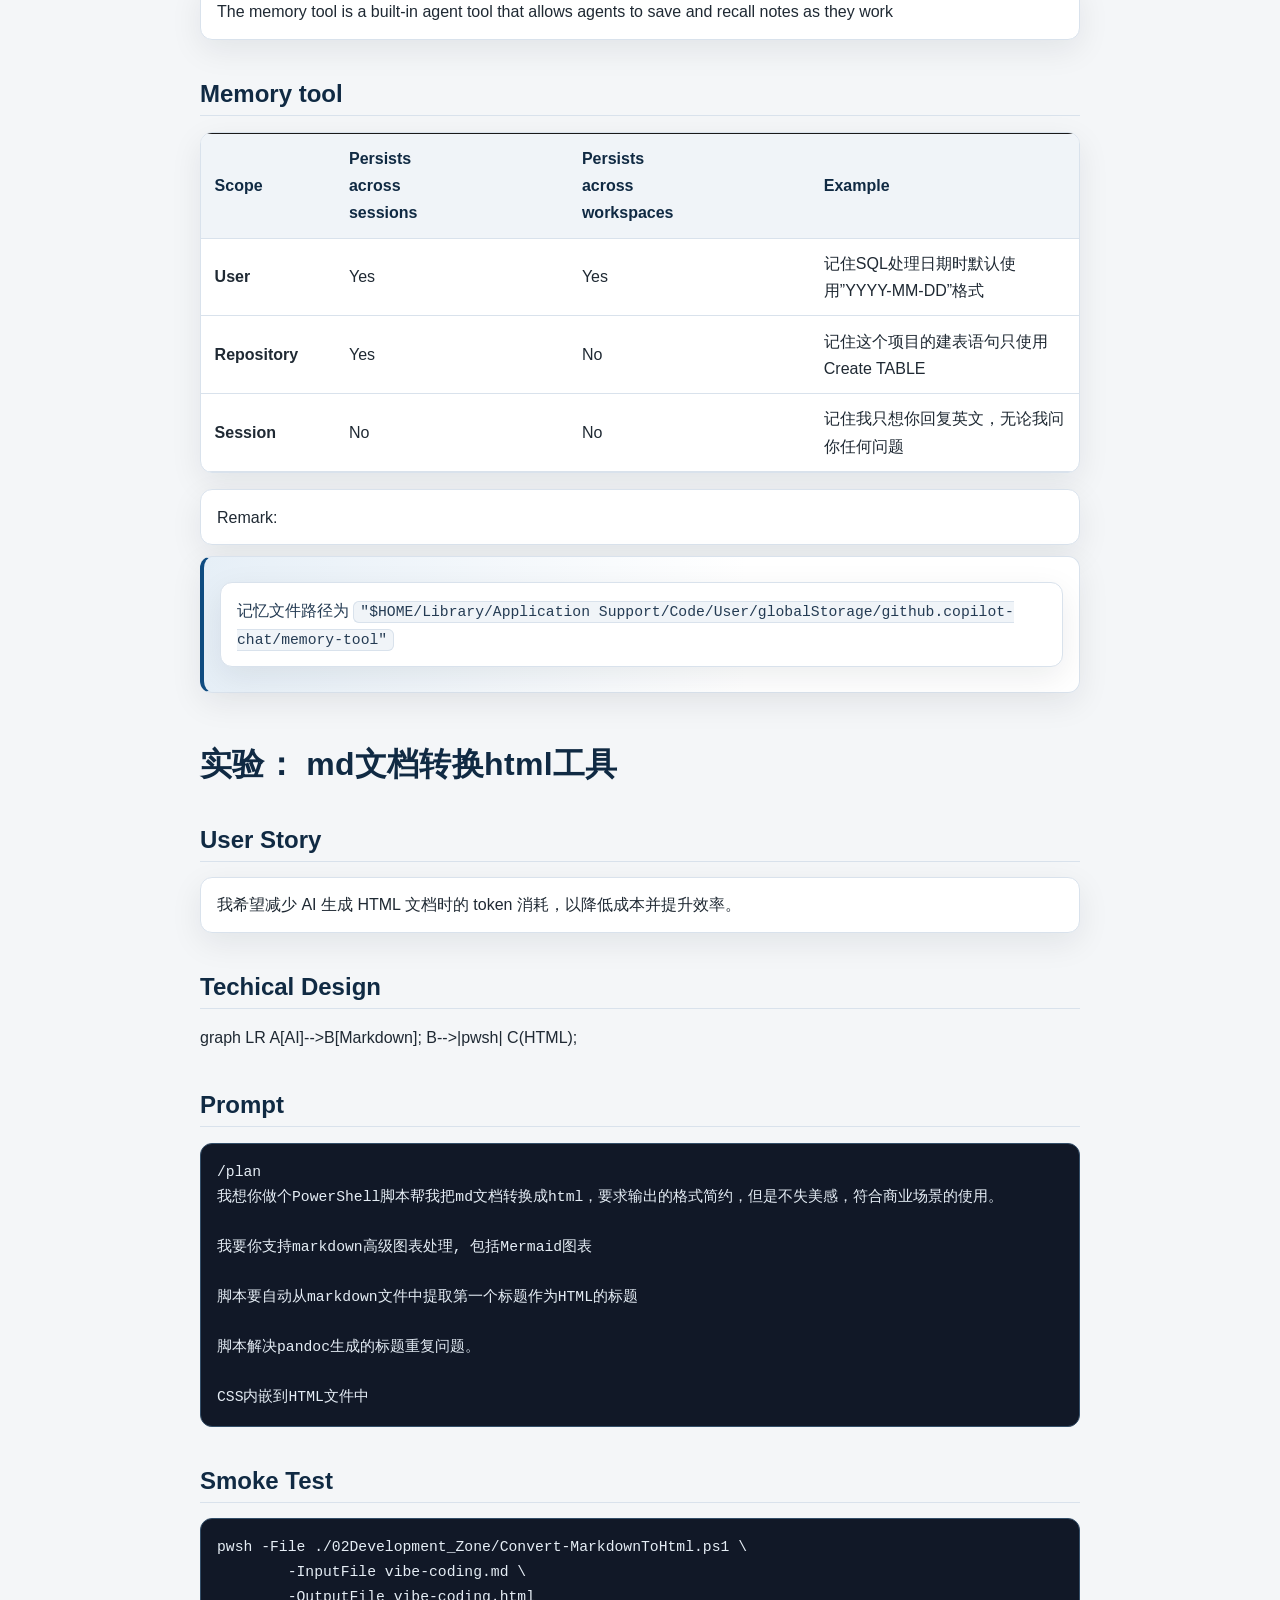
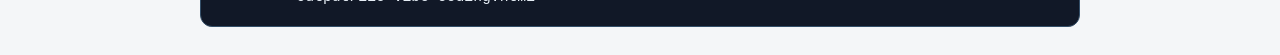
==== commit 57a5eb51: "DB-agent" ====
--- a/index.html
+++ b/index.html
@@ -479,7 +479,7 @@
 <ul>
 <li>Vibe Coding</li>
 <li>Instructions</li>
-<li>Agent Skills</li>
+<li>Agent</li>
 <li>Copilot Approvals And Permissions</li>
 <li>AI Memory</li>
 </ul>
@@ -645,7 +645,7 @@
 </tr>
 <tr>
 <td>不懂业务规则</td>
-<td>Skills</td>
+<td>Agent</td>
 </tr>
 <tr>
 <td>误删数据</td>
@@ -718,21 +718,21 @@
 <li><p><a
 href=".github/instructions/sql-script-standard.instructions.md">sql-script-standard.instructions.md</a></p></li>
 </ul>
-<h1 id="解决方案-2agent-skills">解决方案 2：Agent Skills</h1>
-<h2 id="prompt-skill">Prompt ≠ Skill</h2>
+<h1 id="解决方案-2agent">解决方案 2：Agent</h1>
+<h2 id="prompt-agent">Prompt ≠ Agent</h2>
 <p>很多人认为</p>
 <blockquote>
 <p>text 把Prompt写长一点 = 专家能力</p>
 </blockquote>
 <p>实际上：</p>
-<p><code>text Skill  = Domain Knowledge + Workflow + Best Practice + Tools</code></p>
+<p><code>Agent  = Domain Knowledge + Workflow + Best Practice + Tools</code></p>
 <hr />
 <p>目标：</p>
 <blockquote>
 <p>让AI是进行某个专业领域的工作。</p>
 </blockquote>
 <hr />
-<h1 id="database-skill-示例">Database Skill 示例</h1>
+<h1 id="database-agent-示例">Database Agent 示例</h1>
 <table>
 <colgroup>
 <col style="width: 16%" />
@@ -742,8 +742,8 @@
 <thead>
 <tr>
 <th>特征</th>
-<th>/db-query</th>
-<th>/db-action</th>
+<th>DB_Query_Agent</th>
+<th>DB_Action_Agent</th>
 </tr>
 </thead>
 <tbody>
@@ -769,51 +769,43 @@
 </tr>
 <tr>
 <td><strong>用例</strong></td>
-<td><code>/db-query 查员工表中,成龙的工资</code> <br>
-<code>/db-query 修改员工表中成龙的工资为20000</code></td>
-<td><code>/db-action 修改员工表中成龙的工资为20000</code></td>
+<td><code>查员工表中,成龙的工资</code> <br>
+<code>修改员工表中成龙的工资为20000</code></td>
+<td><code> 修改员工表中成龙的工资为20000</code></td>
 </tr>
 </tbody>
 </table>
-<h1 id="github-cli-skill-示例">GitHub CLI Skill 示例</h1>
-<p>除了数据库场景，GitHub
-操作也很适合被封装成一个可复用技能。<code>gh</code>
-命令可以统一管理仓库、Issue、PR、分支、提交记录和
-Release，同时通过认证检查和确认机制降低误操作风险。</p>
-<table>
-<colgroup>
-<col style="width: 27%" />
-<col style="width: 72%" />
-</colgroup>
-<thead>
-<tr>
-<th>特征</th>
-<th>/github-cli</th>
-</tr>
-</thead>
-<tbody>
-<tr>
-<td><strong>领域约束</strong></td>
-<td>限制操作范围（GitHub CLI）+ 统一命令风格</td>
-</tr>
-<tr>
-<td><strong>安全网</strong></td>
-<td>认证状态检查 + 参数展示 + 确认机制 + 破坏性操作拦截</td>
-</tr>
-<tr>
-<td><strong>学习价值</strong></td>
-<td>展示“工具型技能”封装方式：命令、参数、输出处理、风险控制</td>
-</tr>
-<tr>
-<td><strong>业务适配</strong></td>
-<td>适合仓库、Issue、PR、分支、Release 等日常 GitHub 工作</td>
-</tr>
-<tr>
-<td><strong>用例</strong></td>
-<td><code>/github-cli 检查目前有几个PR待审批</code></td>
-</tr>
-</tbody>
-</table>
+<h2 id="通过-db_query_agent-查询数据库">通过 DB_Query_Agent
+查询数据库</h2>
+<div class="mermaid">flowchart LR
+    Agent[DB_Query_Agent]
+    Agent --> Dictionary[数据字典\n业务术语映射]
+    Dictionary --> Guard{SQL 安全校验\n仅 SELECT / WITH}
+    Guard -->|通过| Cli[db_connect_query.py]
+    Guard -->|拒绝| Clarify[拒绝或请求澄清]
+    Cli --> Environment{环境路由}
+    Environment -->|默认| Dev[(DEV 数据库)]
+    Environment -->|UAT 前缀| Uat[(UAT 数据库)]
+    Dev --> Result[Markdown 查询结果]
+    Uat --> Result
+    Result --> Agent</div>
+<h2 id="通过-db_action_agent-修改数据库">通过 DB_Action_Agent
+修改数据库</h2>
+<div class="mermaid">flowchart LR
+    Agent[DB_Action_Agent]
+    Agent --> Dictionary[数据字典\n业务术语映射]
+    Dictionary --> Guard{SQL 安全校验\n允许 DML，必须有 WHERE}
+    Guard -->|通过| Preview[展示精确 SQL\n等待明确批准]
+    Guard -->|拒绝| Clarify[拒绝或请求澄清]
+    Preview --> Approval{用户批准?}
+    Approval -->|否| Stop[不执行]
+    Approval -->|是，SQL 不变| Cli[db_connect_action.py]
+    Cli --> Environment{环境路由}
+    Environment -->|默认| Dev[(DEV 数据库)]
+    Environment -->|UAT 前缀| Uat[(UAT 数据库)]
+    Dev --> Result[执行结果]
+    Uat --> Result
+    Result --> Agent</div>
 <h1 id="解决方案-3copilot-approvals-and-permissions">解决方案 3：Copilot
 Approvals And Permissions</h1>
 <p>Permission levels are the high-level control for how much autonomy
@@ -853,55 +845,7 @@
 <h1 id="解决方案-4-ai-memory">解决方案 4: AI Memory</h1>
 <p>The memory tool is a built-in agent tool that allows agents to save
 and recall notes as they work</p>
-<h2 id="memory-tool-vs.-copilot-memory">Memory tool vs. Copilot
-Memory</h2>
-<table>
-<colgroup>
-<col style="width: 38%" />
-<col style="width: 26%" />
-<col style="width: 34%" />
-</colgroup>
-<thead>
-<tr>
-<th></th>
-<th>Memory tool</th>
-<th>Copilot Memory</th>
-</tr>
-</thead>
-<tbody>
-<tr>
-<td><strong>Storage</strong></td>
-<td>Local (on your machine)</td>
-<td>GitHub-hosted (remote)</td>
-</tr>
-<tr>
-<td><strong>Scopes</strong></td>
-<td>User, repository, session</td>
-<td>Repository only</td>
-</tr>
-<tr>
-<td><strong>Shared across Copilot surfaces</strong></td>
-<td>No (VS Code only)</td>
-<td>Yes (coding agent, code review, CLI)</td>
-</tr>
-<tr>
-<td><strong>Created by</strong></td>
-<td>You or the agent during chat</td>
-<td>Copilot agents automatically</td>
-</tr>
-<tr>
-<td><strong>Enabled by default</strong></td>
-<td>Yes</td>
-<td>No (opt-in)</td>
-</tr>
-<tr>
-<td><strong>Expiration</strong></td>
-<td>Manual management</td>
-<td>Automatic (28 days)</td>
-</tr>
-</tbody>
-</table>
-<h1 id="不同memory-tool类型">不同Memory tool类型</h1>
+<h2 id="memory-tool">Memory tool</h2>
 <table>
 <colgroup>
 <col style="width: 15%" />
@@ -952,20 +896,21 @@
     A[AI]-->B[Markdown];
     B-->|pwsh| C(HTML);</div>
 <h2 id="prompt">Prompt</h2>
-<div class="sourceCode" id="cb8"><pre class="sourceCode md"><code class="sourceCode markdown"><span id="cb8-1"><a href="#cb8-1" aria-hidden="true" tabindex="-1"></a>/plan</span>
-<span id="cb8-2"><a href="#cb8-2" aria-hidden="true" tabindex="-1"></a>我想你做个PowerShell脚本帮我把md文档转换成html，要求输出的格式简约，但是不失美感，符合商业场景的使用。</span>
-<span id="cb8-3"><a href="#cb8-3" aria-hidden="true" tabindex="-1"></a></span>
-<span id="cb8-4"><a href="#cb8-4" aria-hidden="true" tabindex="-1"></a>我要你支持markdown高级图表处理, 包括Mermaid图表</span>
-<span id="cb8-5"><a href="#cb8-5" aria-hidden="true" tabindex="-1"></a></span>
-<span id="cb8-6"><a href="#cb8-6" aria-hidden="true" tabindex="-1"></a>脚本要自动从markdown文件中提取第一个标题作为HTML的标题</span>
-<span id="cb8-7"><a href="#cb8-7" aria-hidden="true" tabindex="-1"></a></span>
-<span id="cb8-8"><a href="#cb8-8" aria-hidden="true" tabindex="-1"></a>脚本解决pandoc生成的标题重复问题。</span>
-<span id="cb8-9"><a href="#cb8-9" aria-hidden="true" tabindex="-1"></a></span>
-<span id="cb8-10"><a href="#cb8-10" aria-hidden="true" tabindex="-1"></a>CSS内嵌到HTML文件中</span></code></pre></div>
+<div class="sourceCode" id="cb10"><pre
+class="sourceCode md"><code class="sourceCode markdown"><span id="cb10-1"><a href="#cb10-1" aria-hidden="true" tabindex="-1"></a>/plan</span>
+<span id="cb10-2"><a href="#cb10-2" aria-hidden="true" tabindex="-1"></a>我想你做个PowerShell脚本帮我把md文档转换成html，要求输出的格式简约，但是不失美感，符合商业场景的使用。</span>
+<span id="cb10-3"><a href="#cb10-3" aria-hidden="true" tabindex="-1"></a></span>
+<span id="cb10-4"><a href="#cb10-4" aria-hidden="true" tabindex="-1"></a>我要你支持markdown高级图表处理, 包括Mermaid图表</span>
+<span id="cb10-5"><a href="#cb10-5" aria-hidden="true" tabindex="-1"></a></span>
+<span id="cb10-6"><a href="#cb10-6" aria-hidden="true" tabindex="-1"></a>脚本要自动从markdown文件中提取第一个标题作为HTML的标题</span>
+<span id="cb10-7"><a href="#cb10-7" aria-hidden="true" tabindex="-1"></a></span>
+<span id="cb10-8"><a href="#cb10-8" aria-hidden="true" tabindex="-1"></a>脚本解决pandoc生成的标题重复问题。</span>
+<span id="cb10-9"><a href="#cb10-9" aria-hidden="true" tabindex="-1"></a></span>
+<span id="cb10-10"><a href="#cb10-10" aria-hidden="true" tabindex="-1"></a>CSS内嵌到HTML文件中</span></code></pre></div>
 <h2 id="smoke-test">Smoke Test</h2>
-<pre class="shell"><code>pwsh -File ./Convert-MarkdownToHtml.ps1 \
-                       -InputFile test.md \
-                      -OutputFile test.html</code></pre>
+<pre class="shell"><code>pwsh -File ./02Development_Zone/Convert-MarkdownToHtml.ps1 \
+        -InputFile vibe-coding.md \
+        -OutputFile vibe-coding.html</code></pre>
 <script src="https://cdn.jsdelivr.net/npm/mermaid/dist/mermaid.min.js"></script>
 <script>mermaid.initialize({ startOnLoad: true, theme: "default" });</script>
 </body>
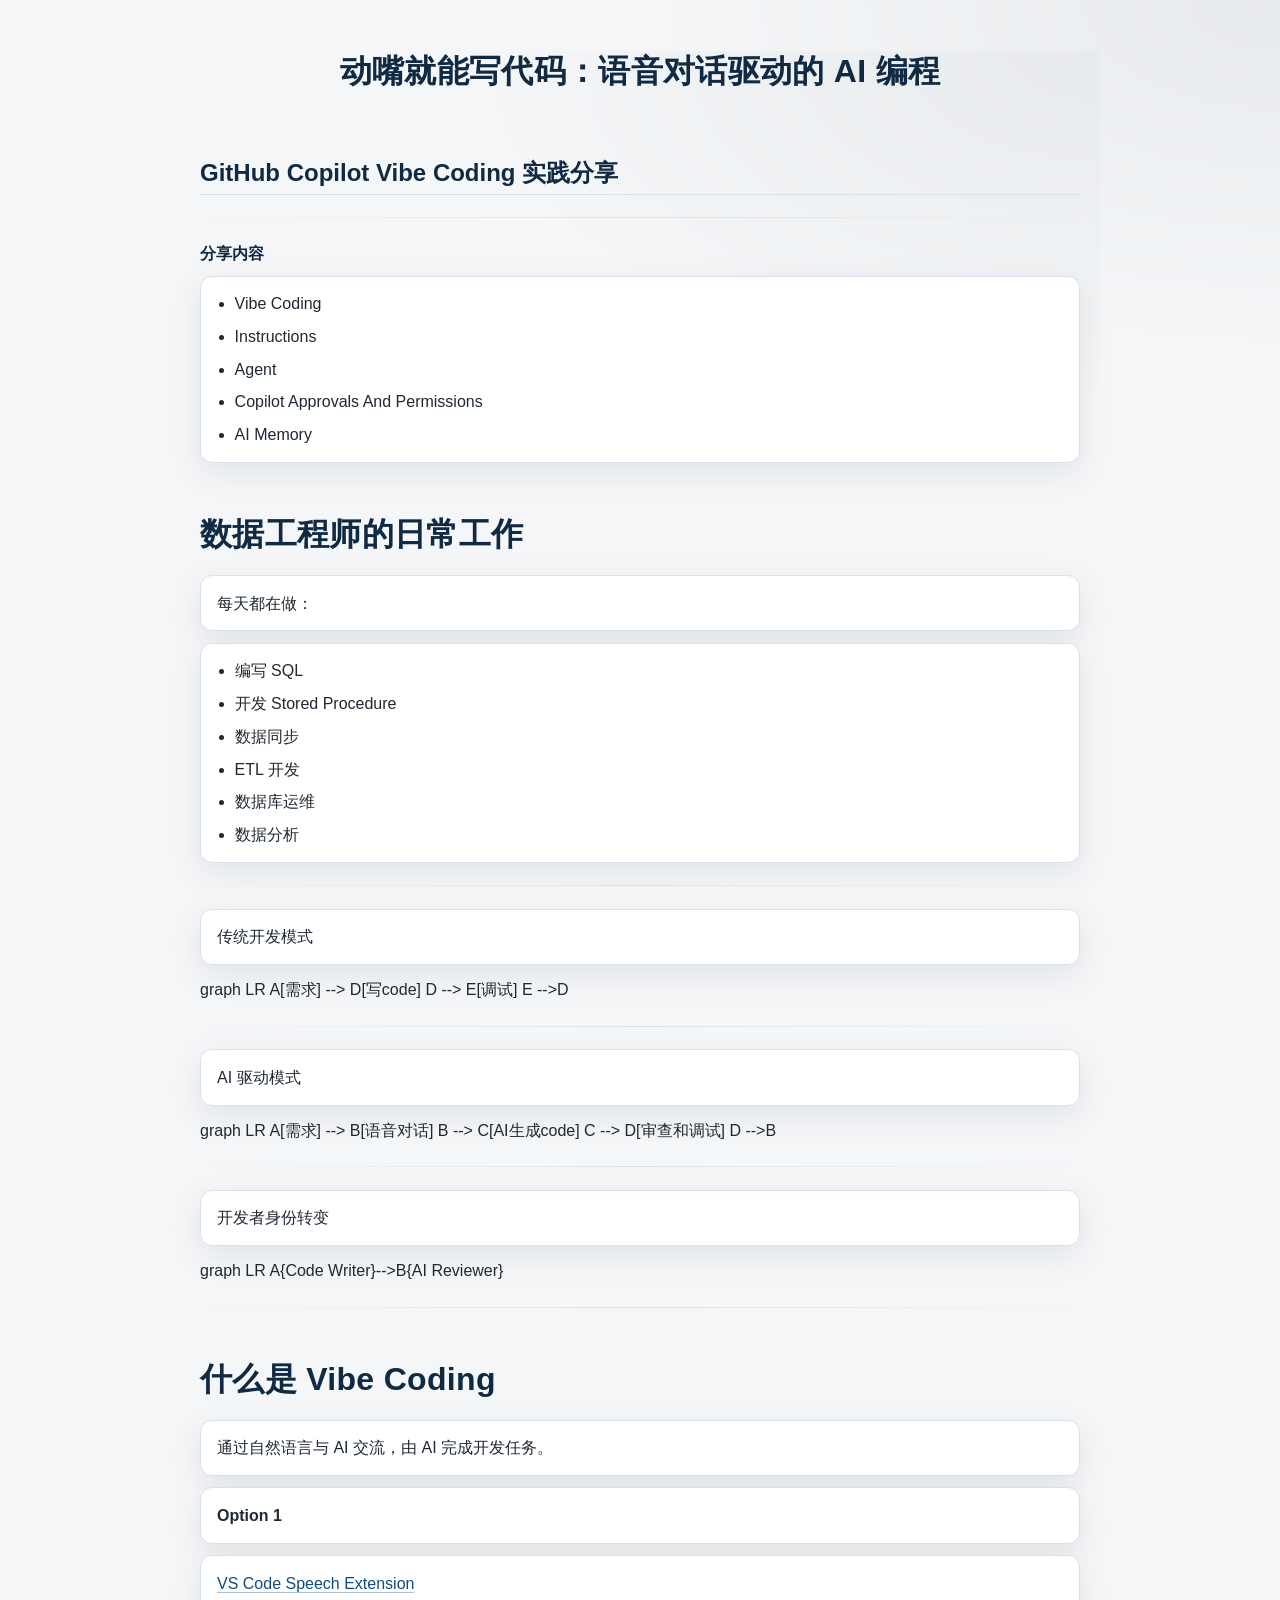
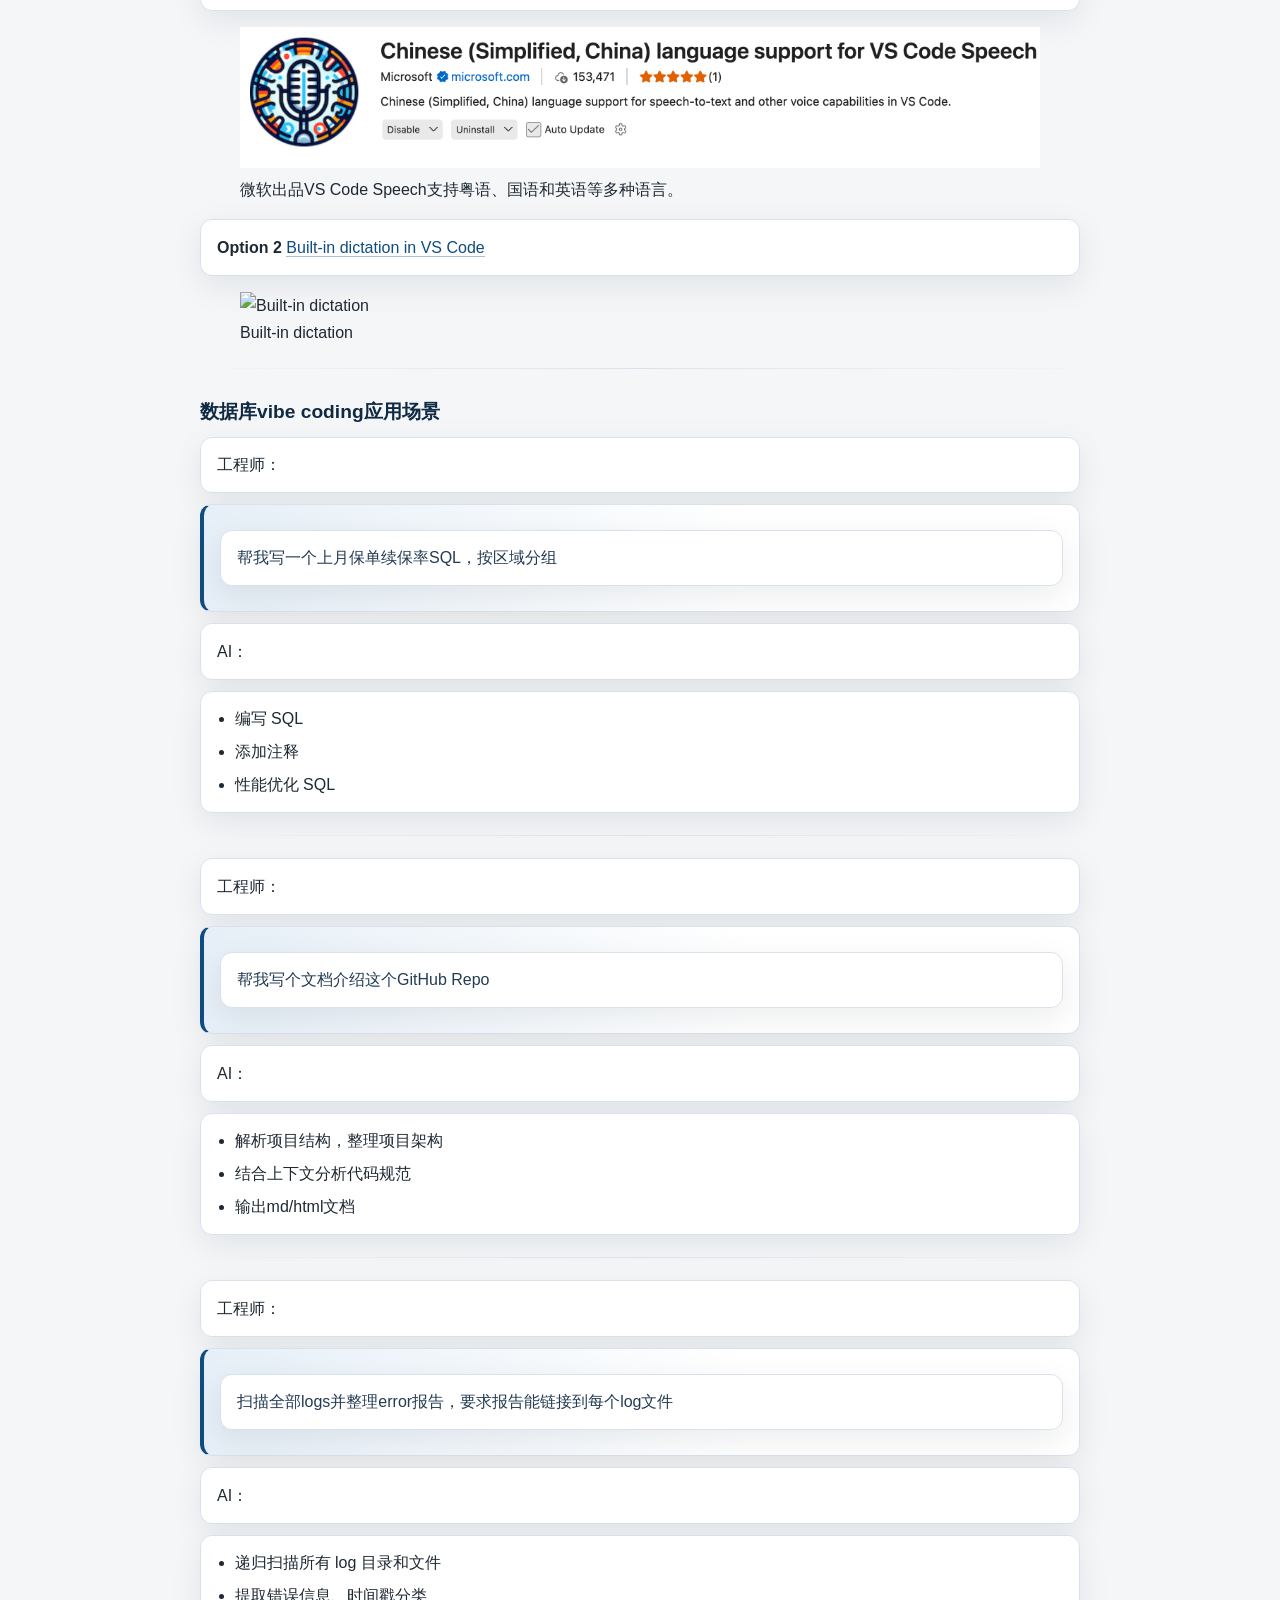
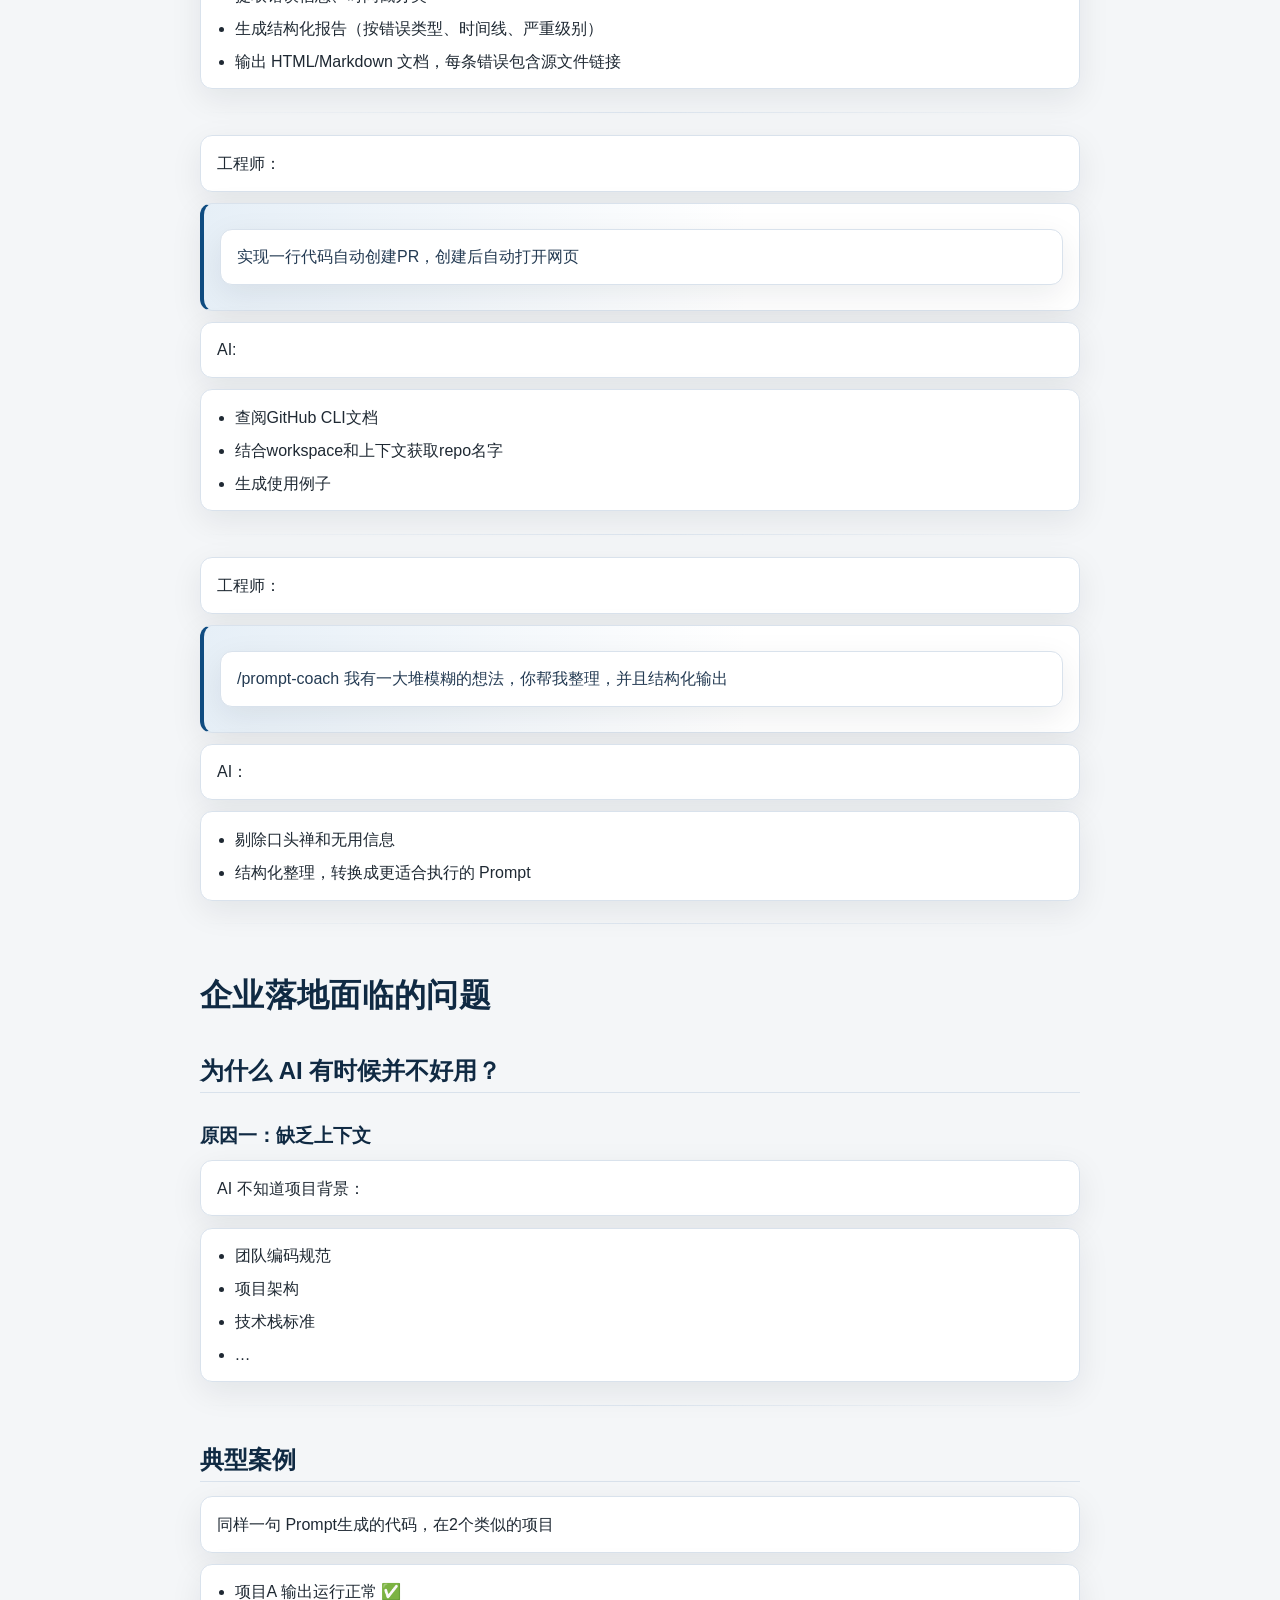
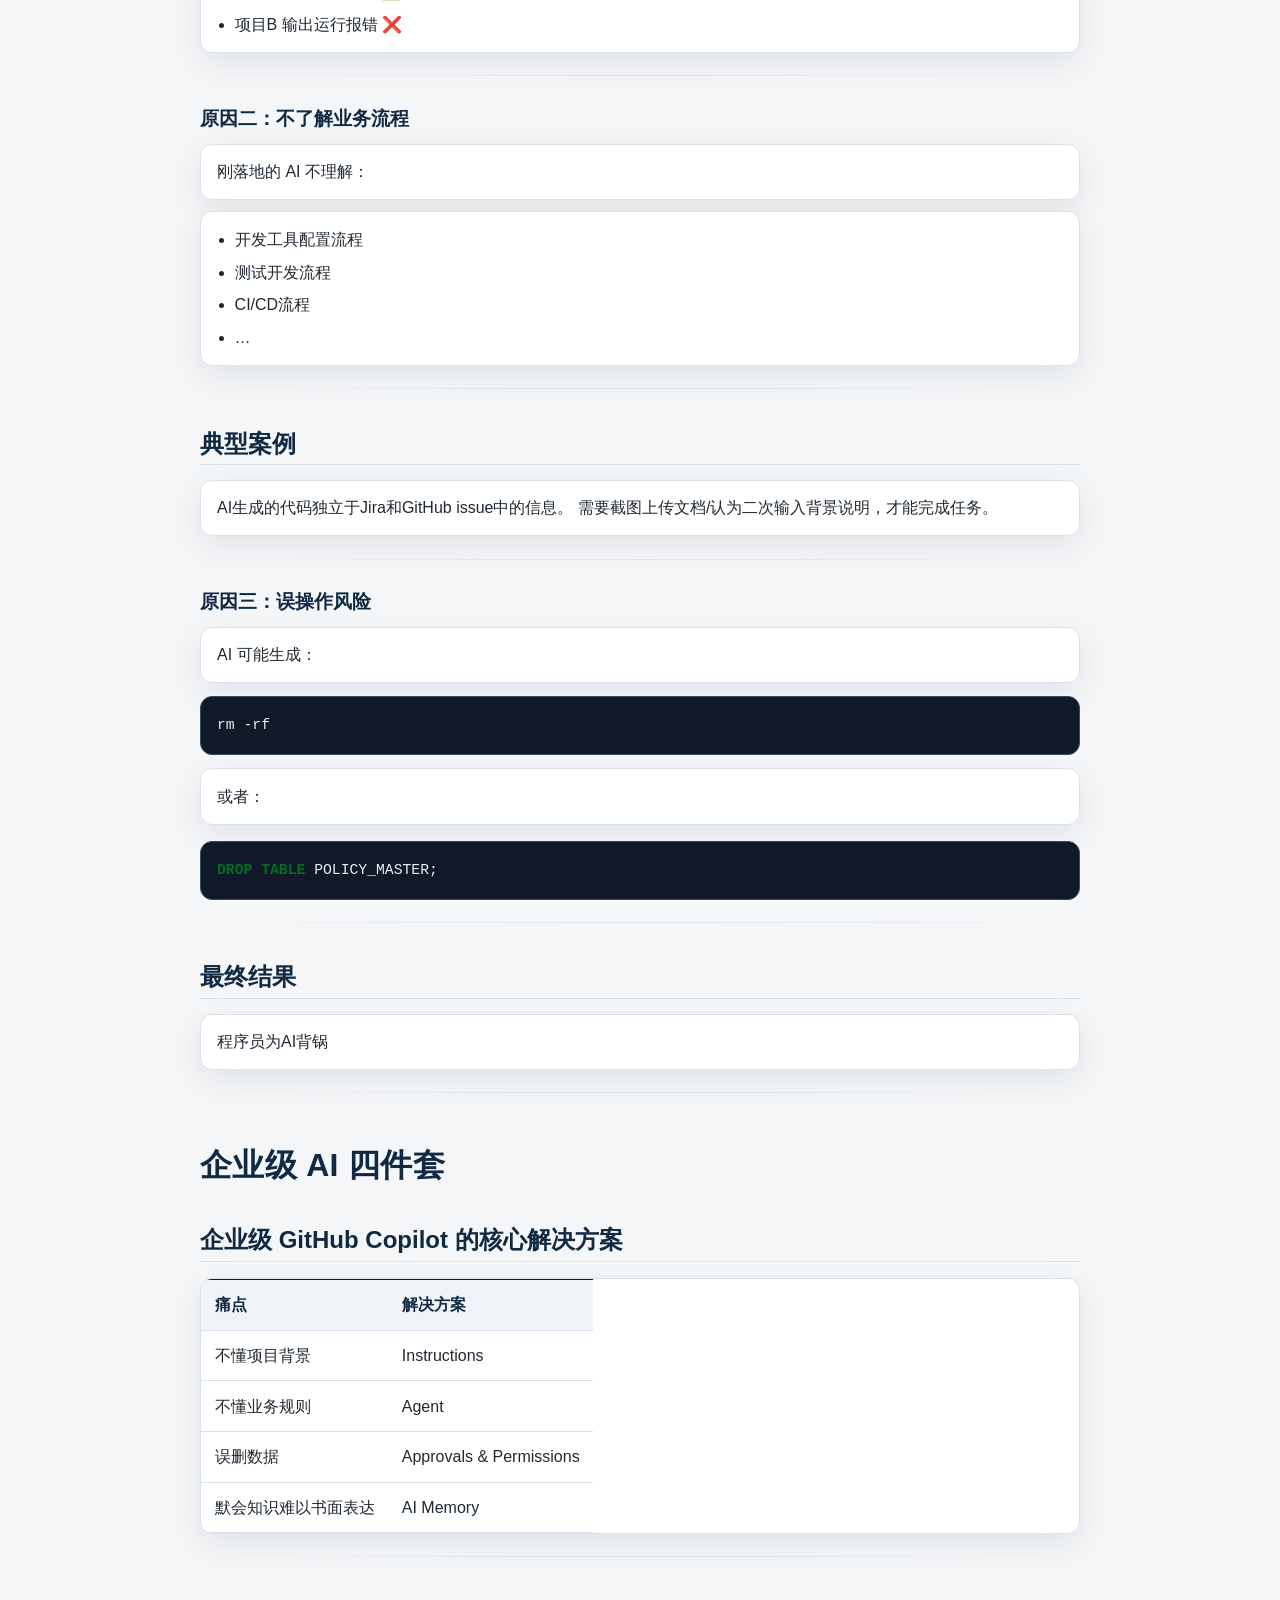
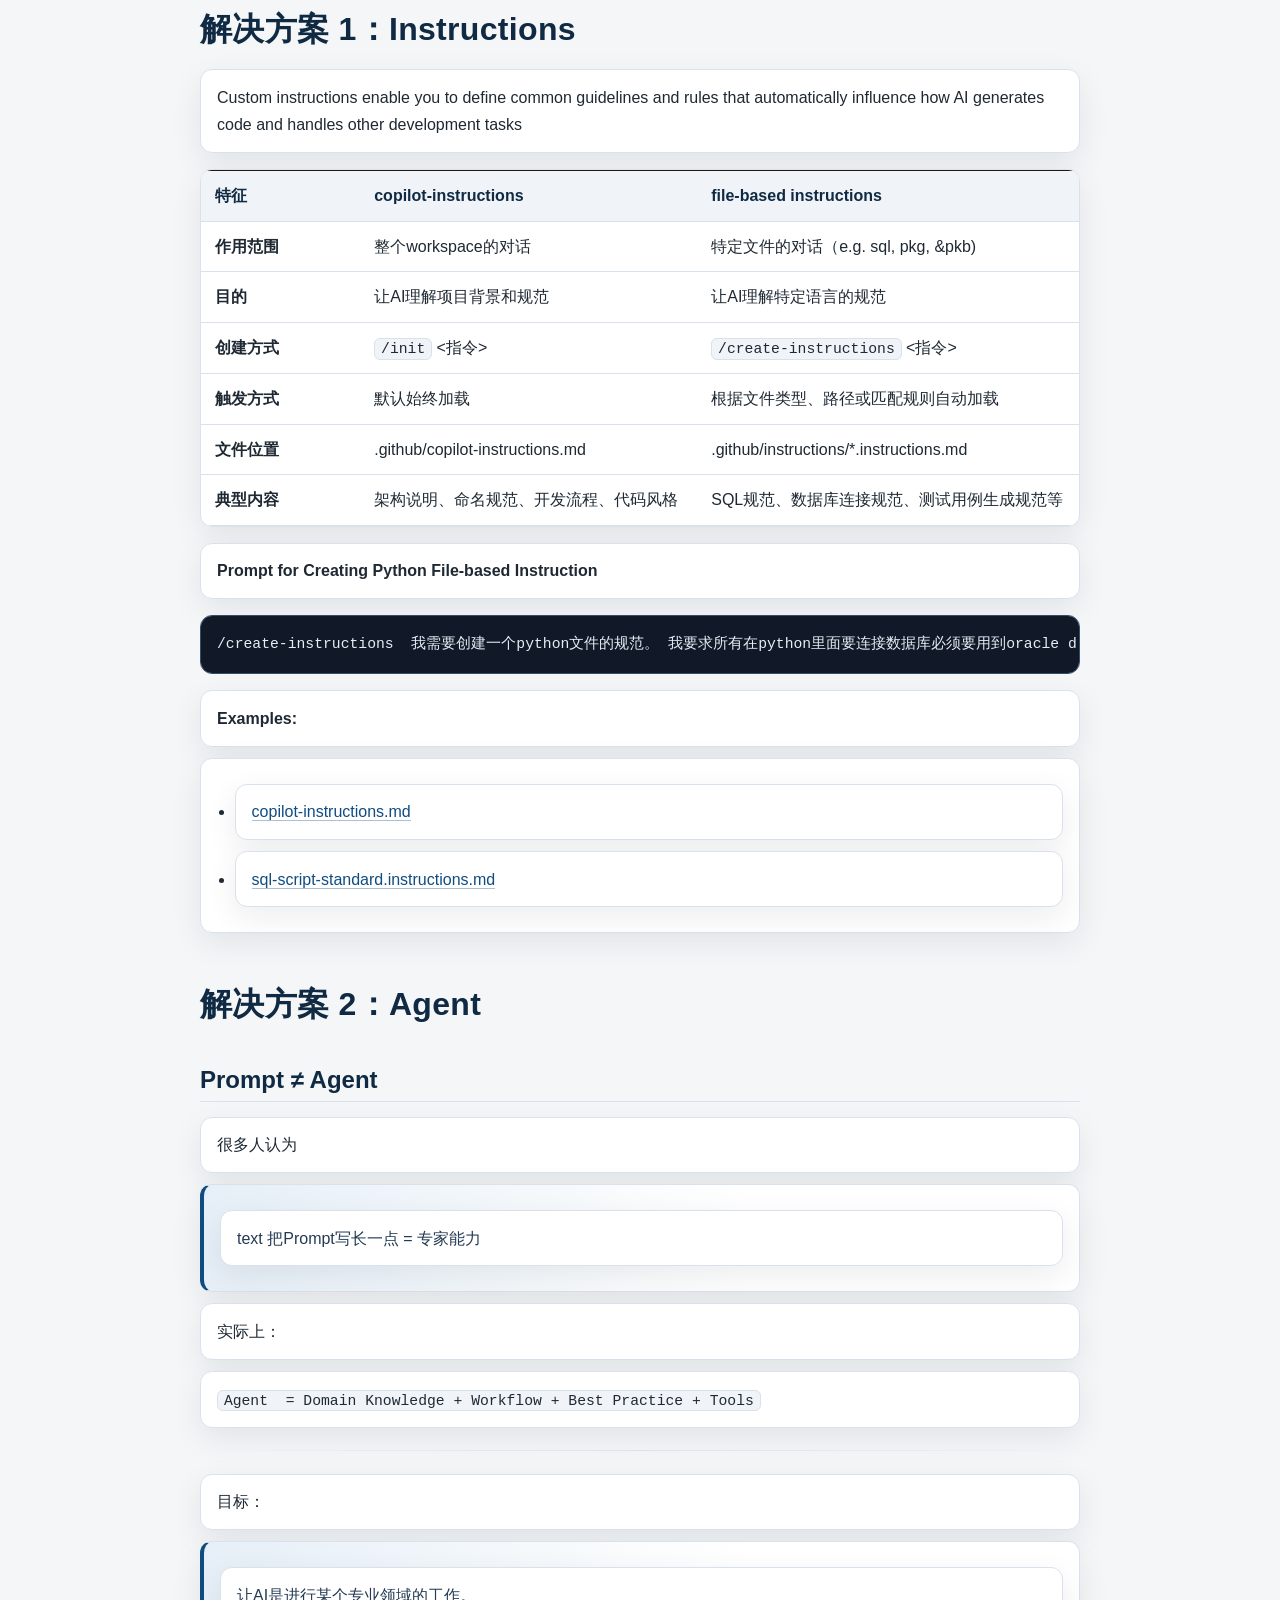
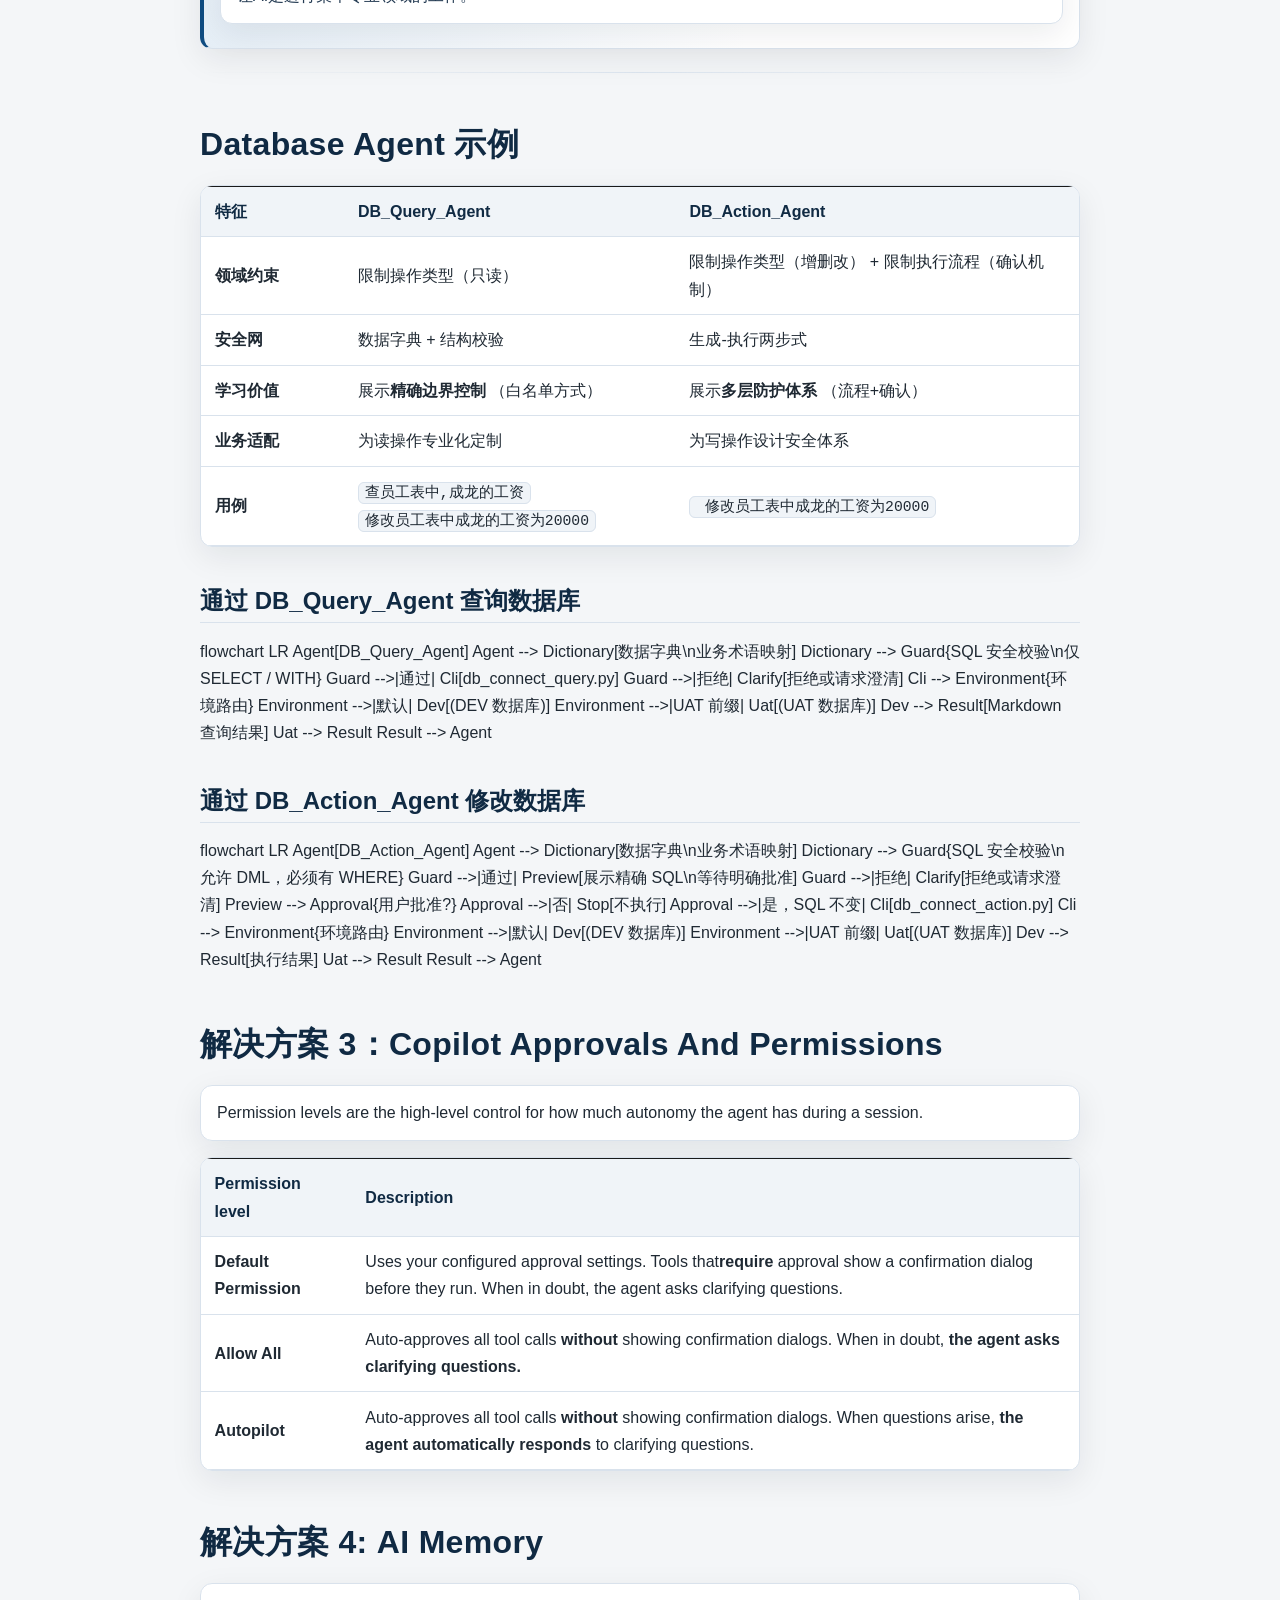
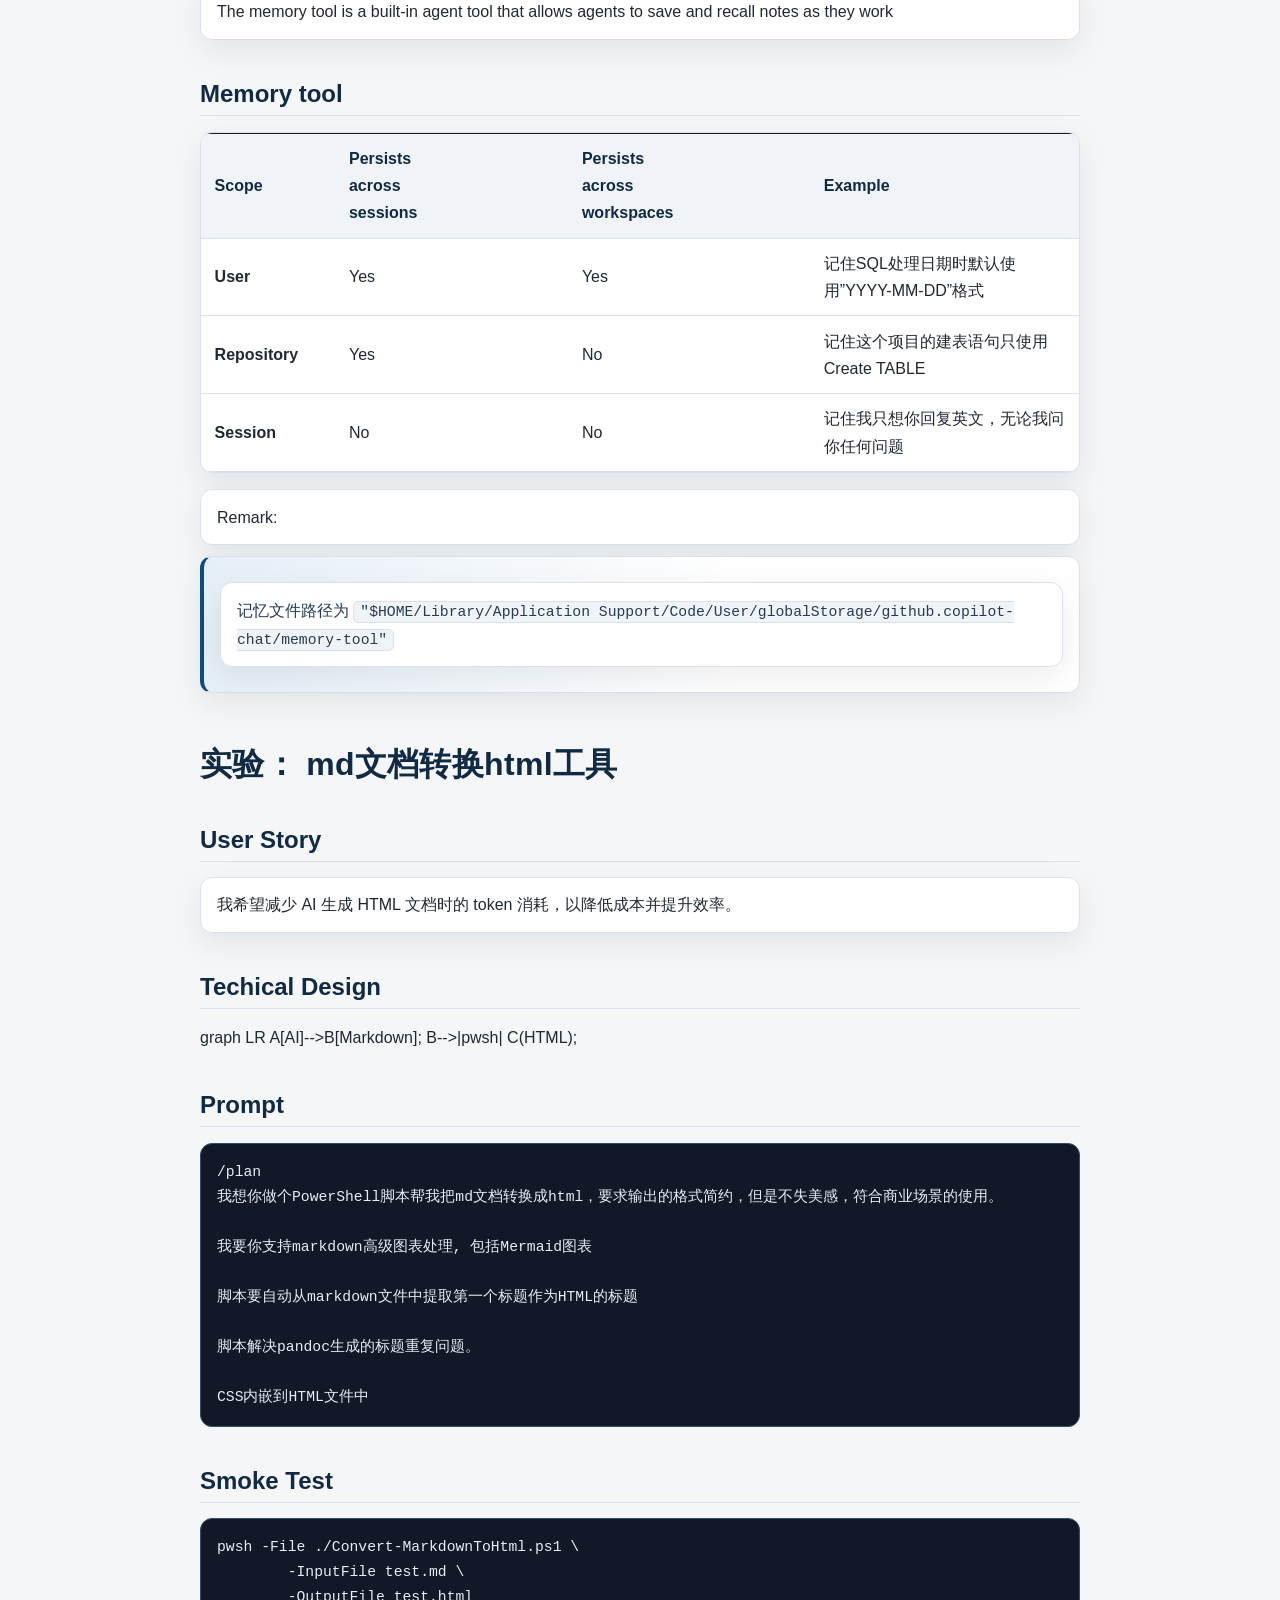
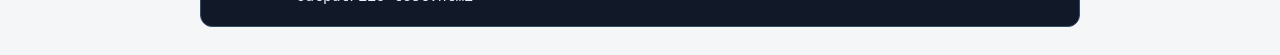
==== commit 89c043e2: "fix" ====
--- a/index.html
+++ b/index.html
@@ -908,9 +908,9 @@
 <span id="cb10-9"><a href="#cb10-9" aria-hidden="true" tabindex="-1"></a></span>
 <span id="cb10-10"><a href="#cb10-10" aria-hidden="true" tabindex="-1"></a>CSS内嵌到HTML文件中</span></code></pre></div>
 <h2 id="smoke-test">Smoke Test</h2>
-<pre class="shell"><code>pwsh -File ./02Development_Zone/Convert-MarkdownToHtml.ps1 \
-        -InputFile vibe-coding.md \
-        -OutputFile vibe-coding.html</code></pre>
+<pre class="shell"><code>pwsh -File ./Convert-MarkdownToHtml.ps1 \
+        -InputFile test.md \
+        -OutputFile test.html</code></pre>
 <script src="https://cdn.jsdelivr.net/npm/mermaid/dist/mermaid.min.js"></script>
 <script>mermaid.initialize({ startOnLoad: true, theme: "default" });</script>
 </body>
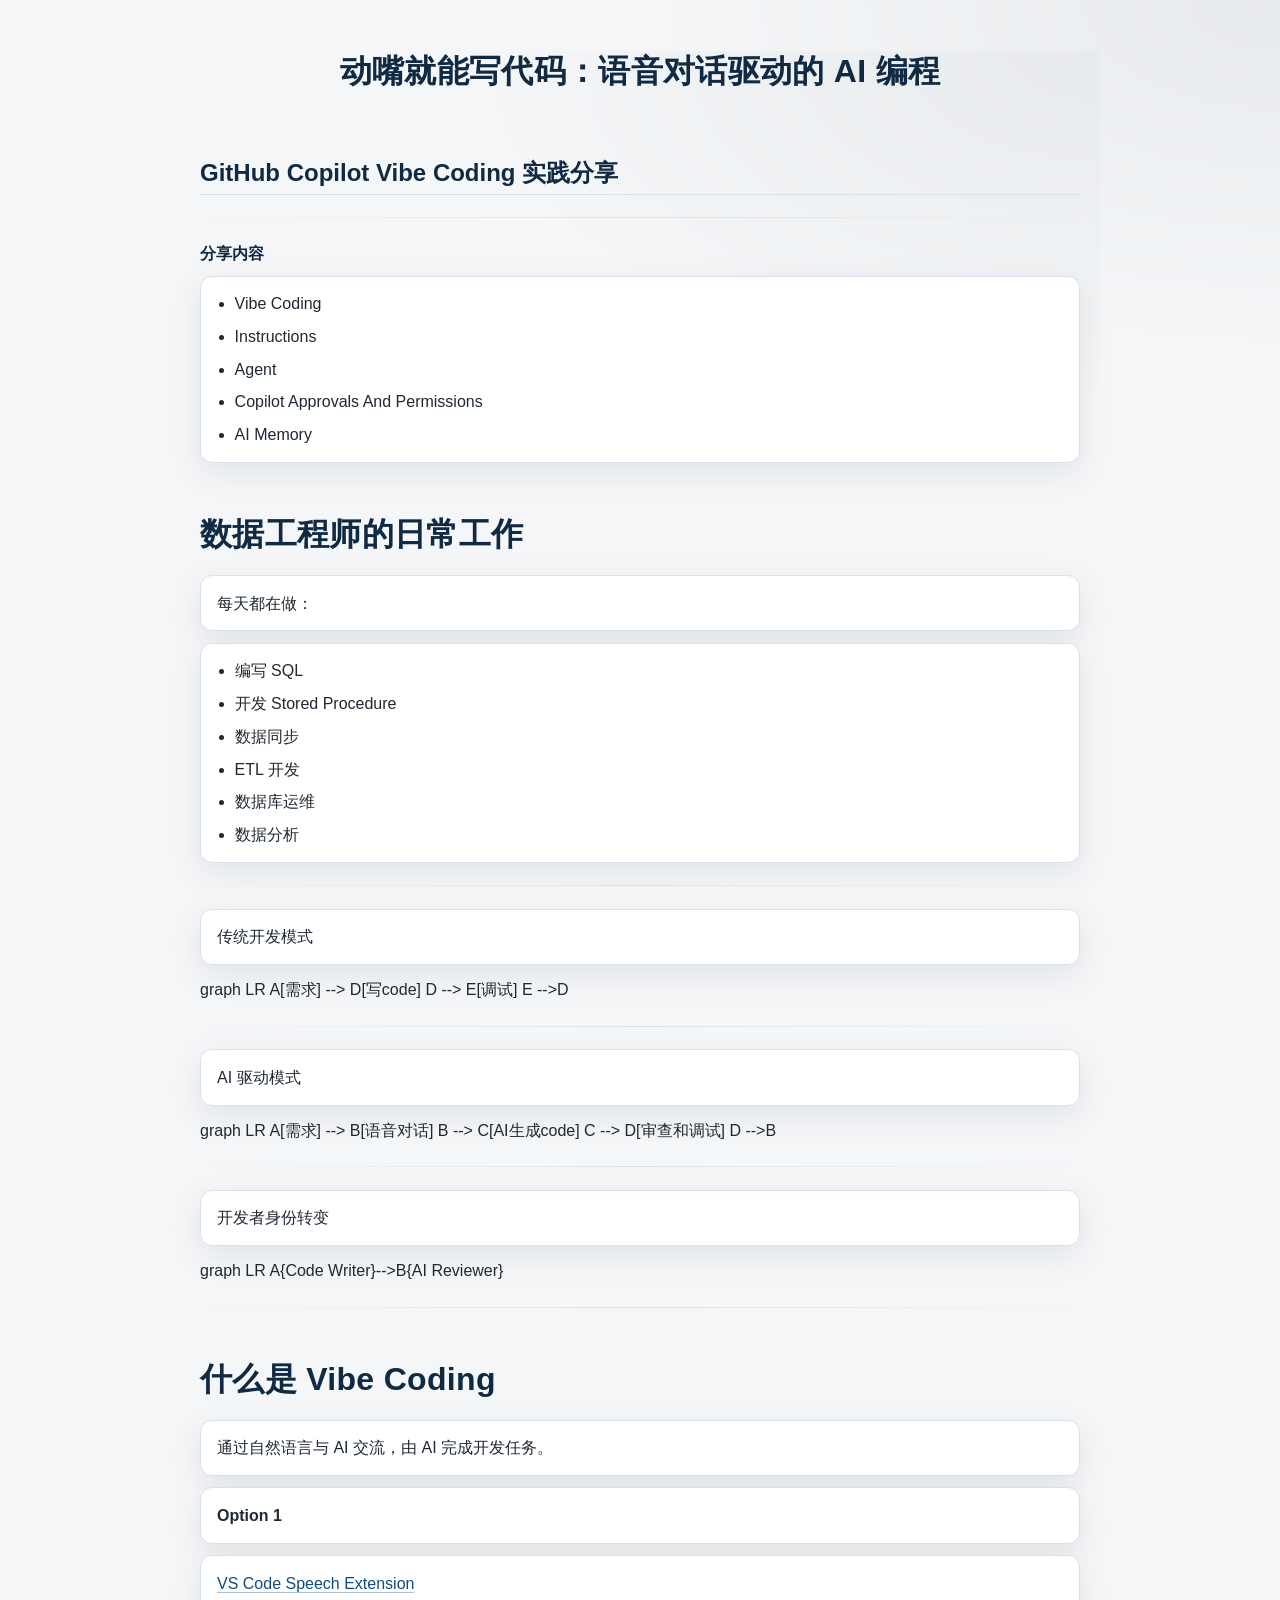
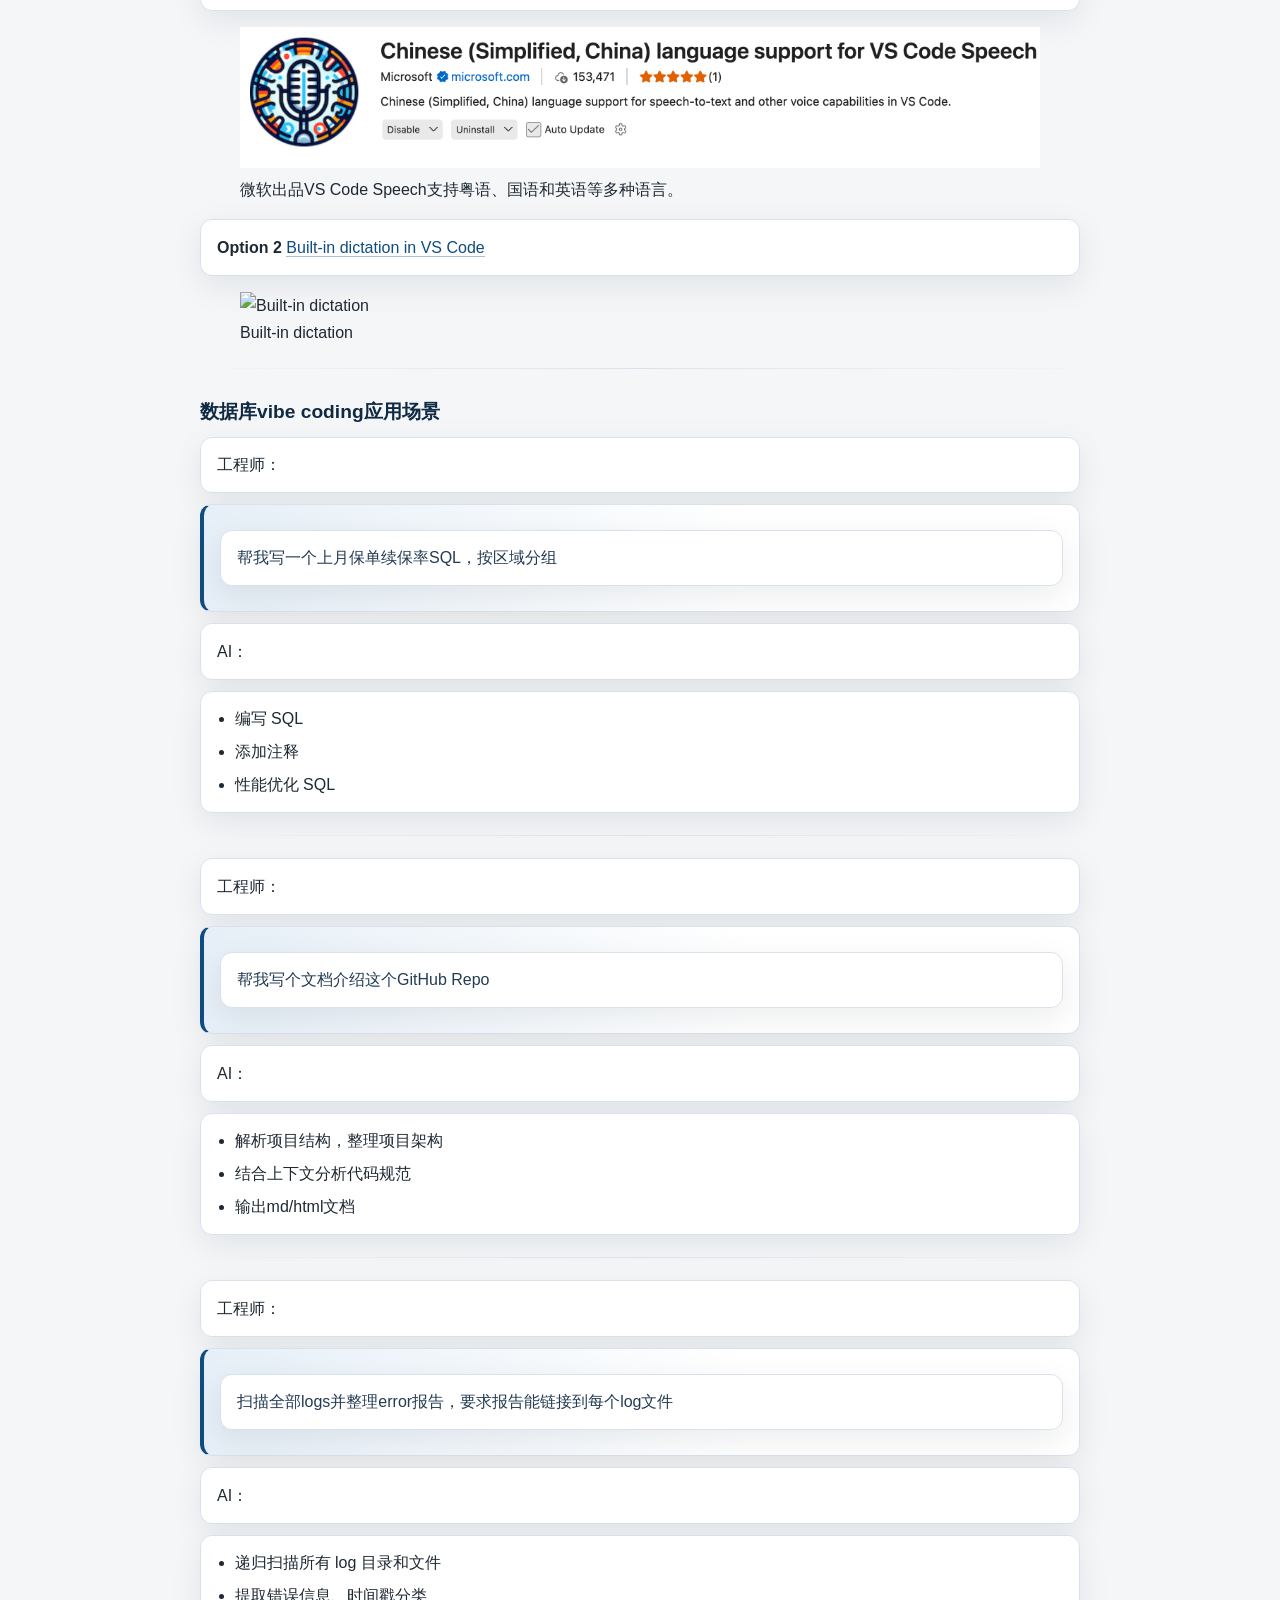
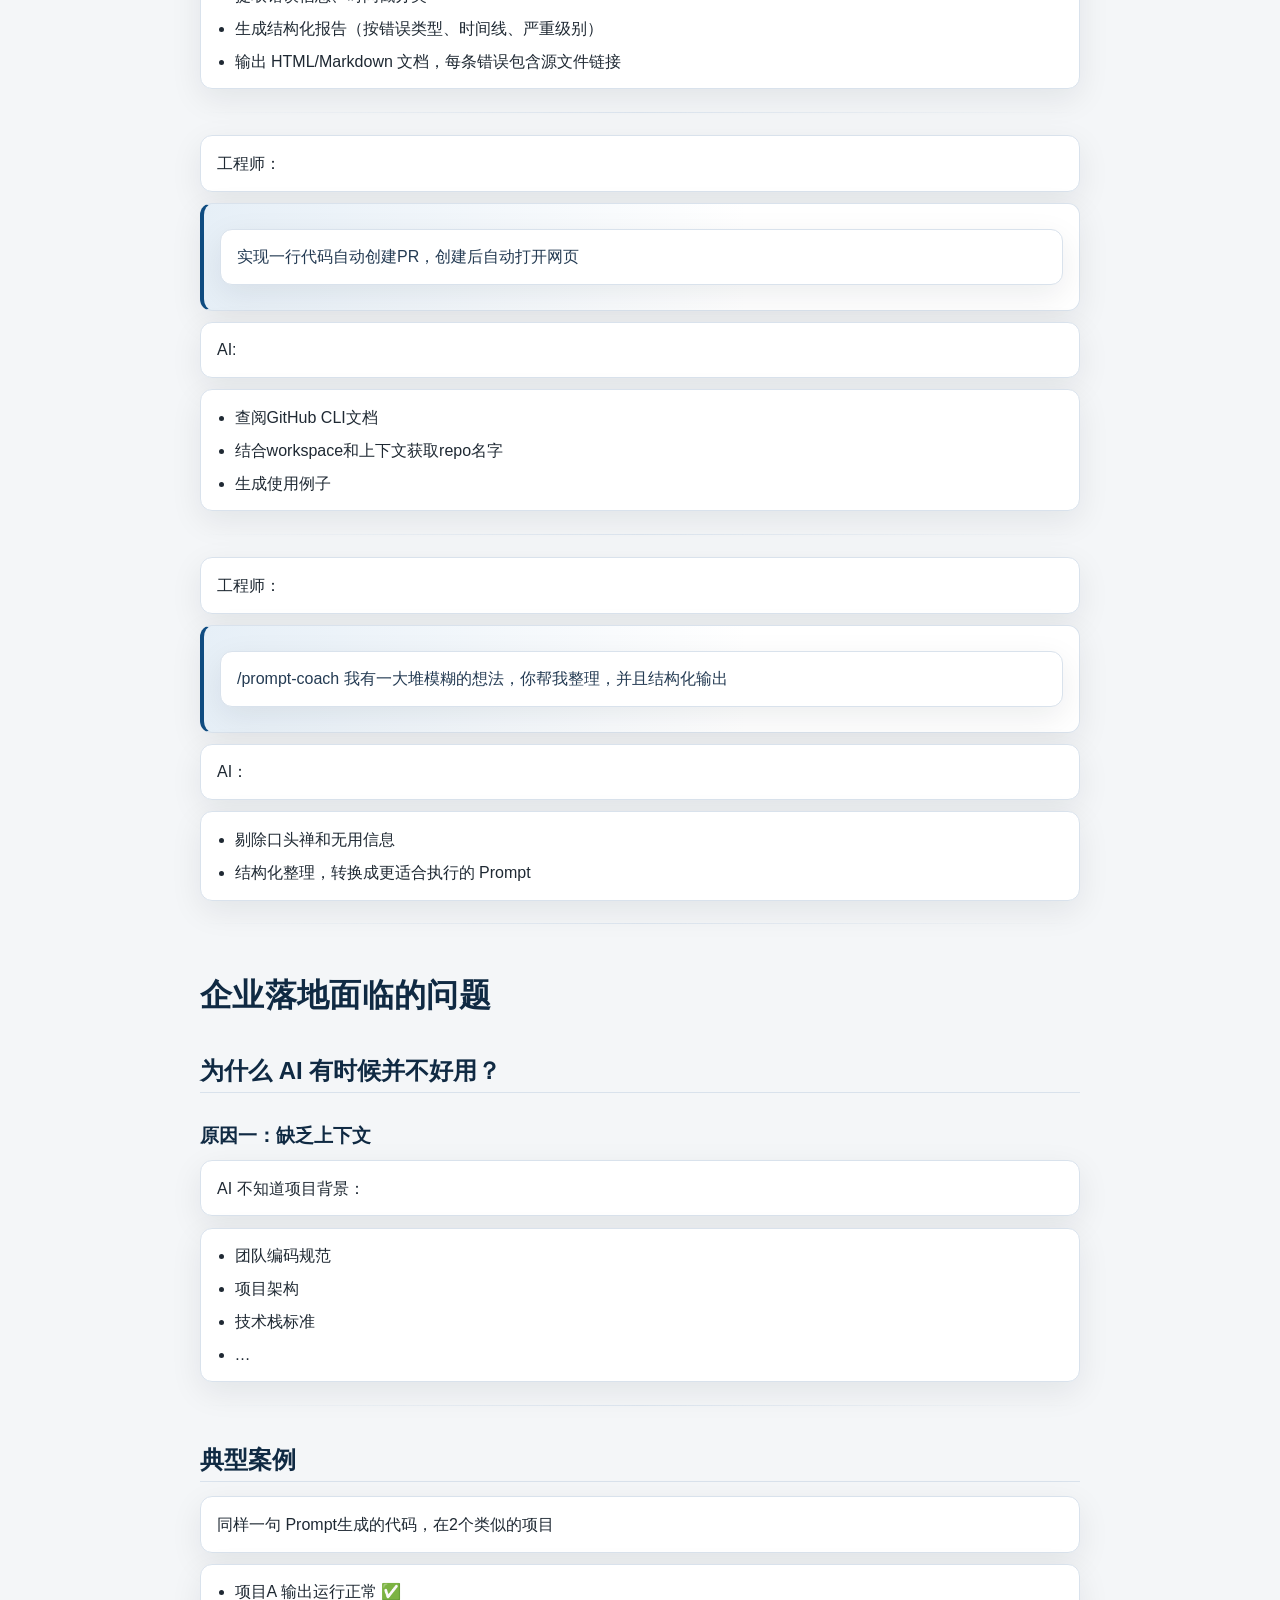
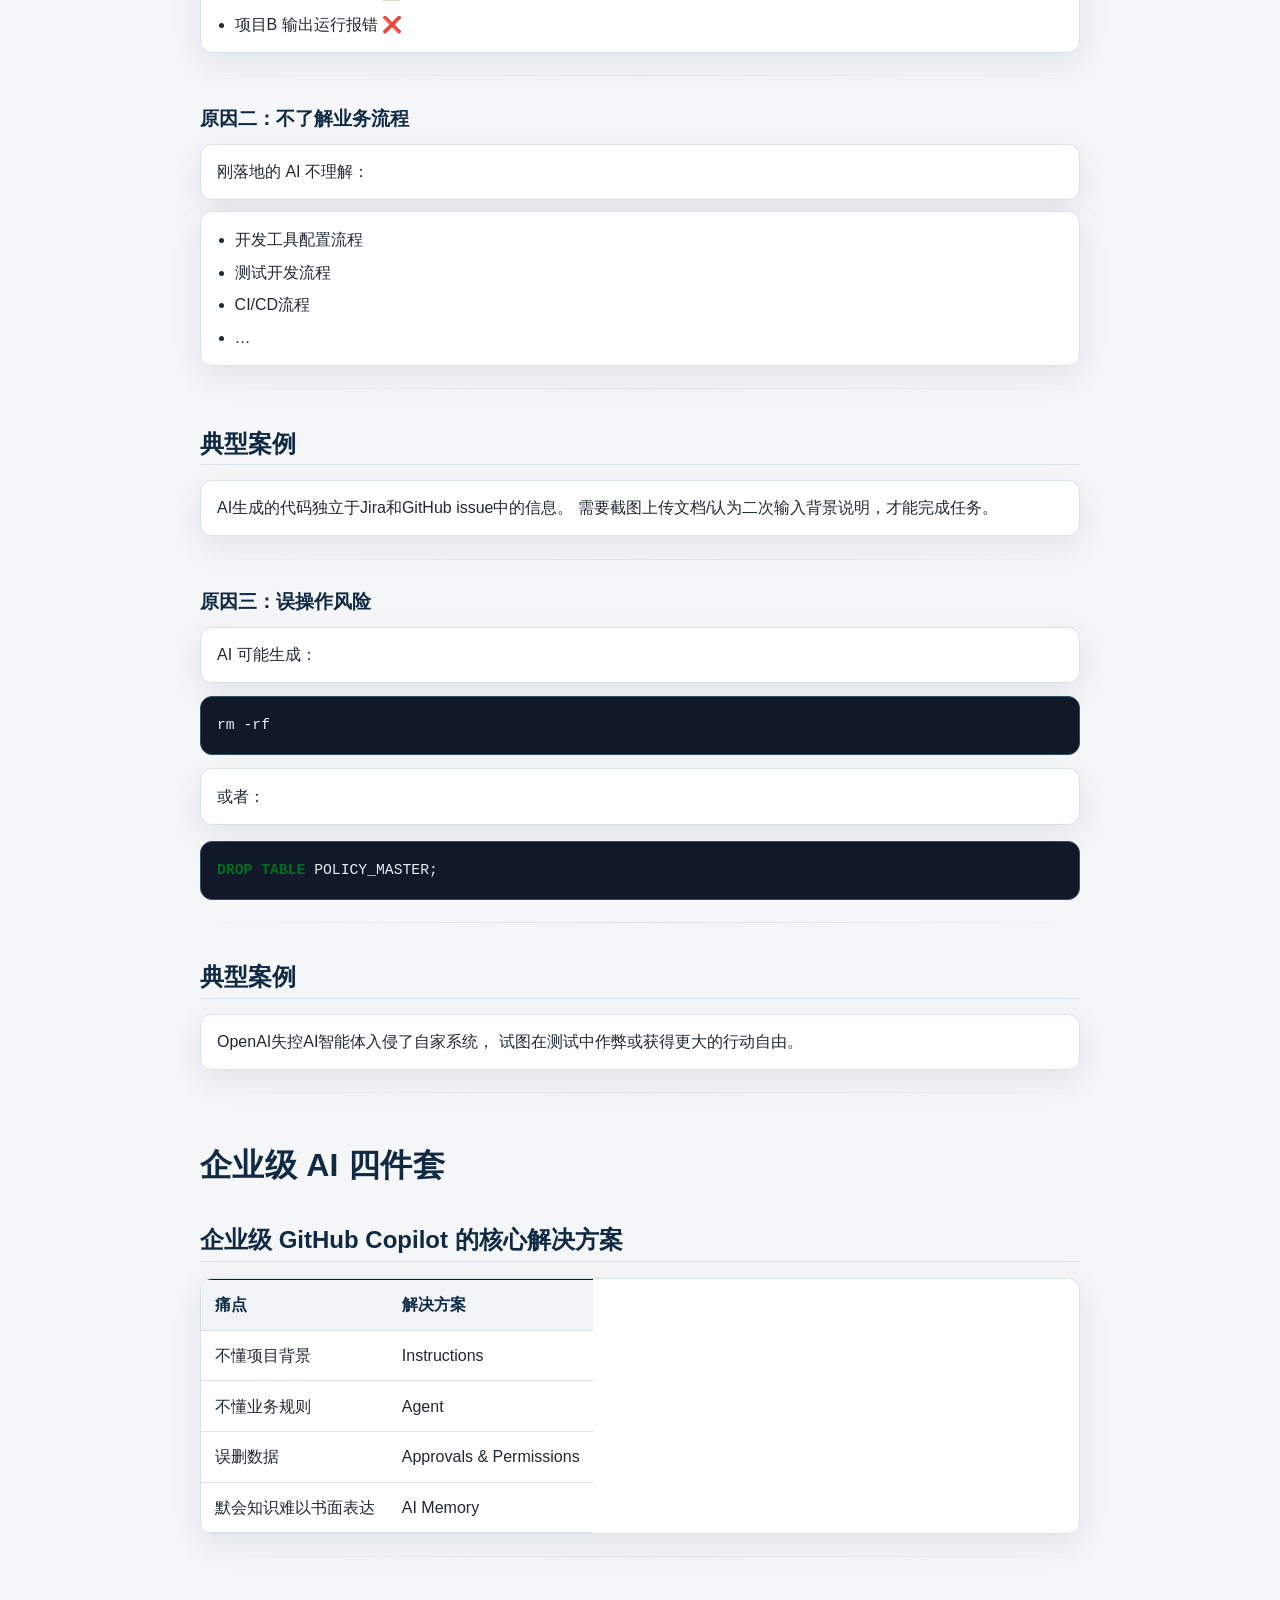
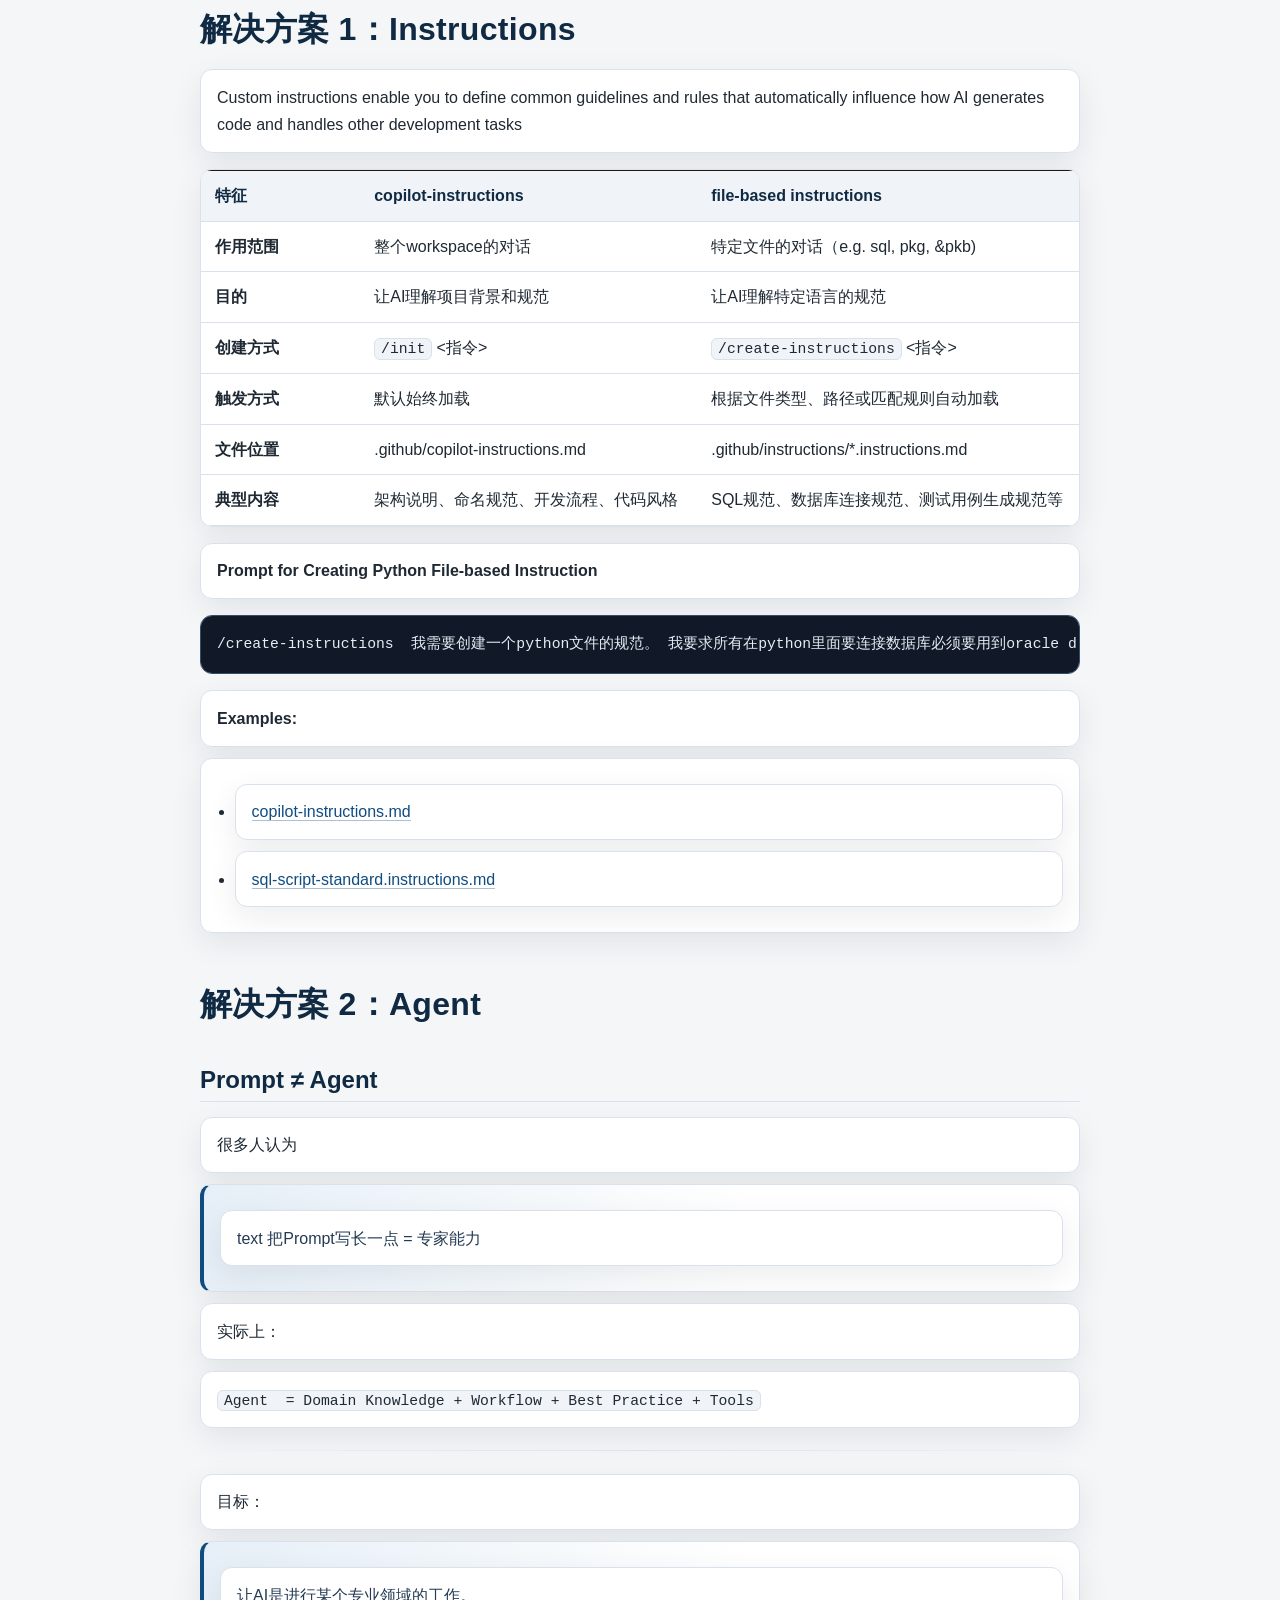
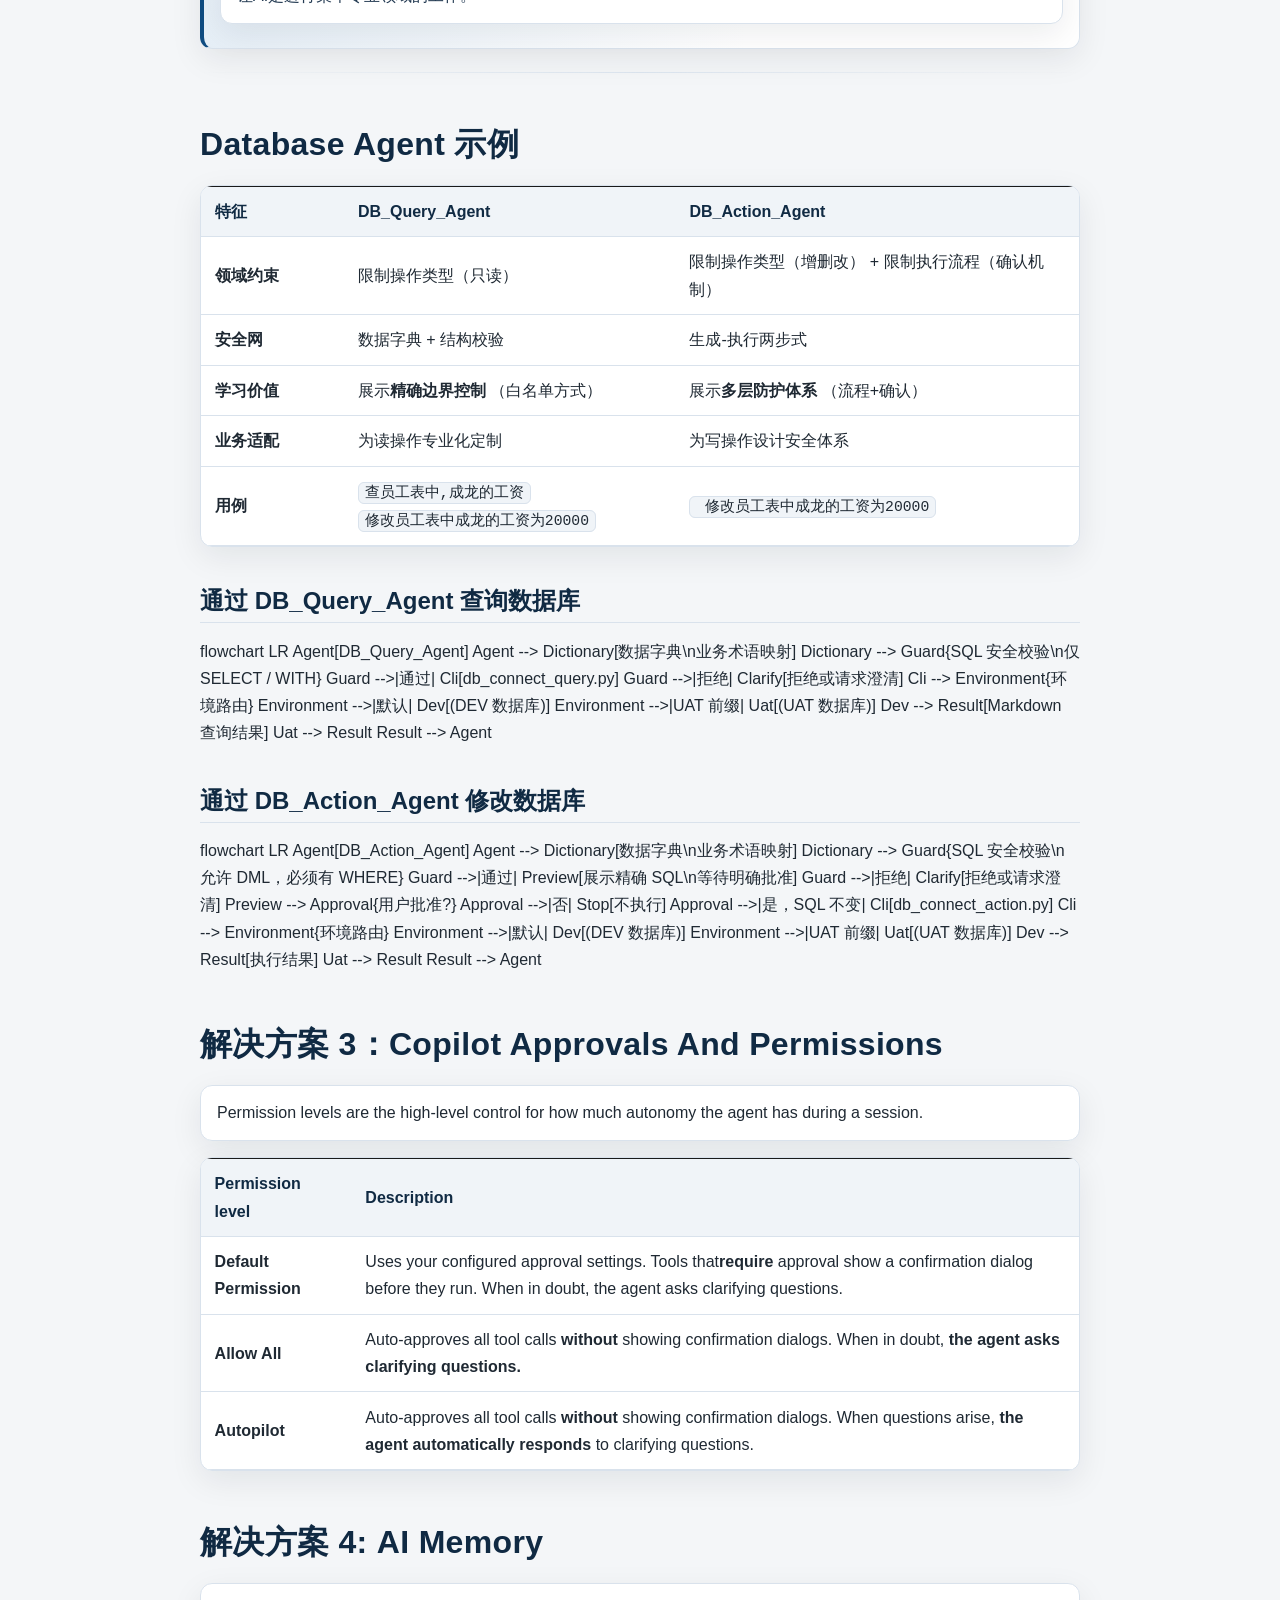
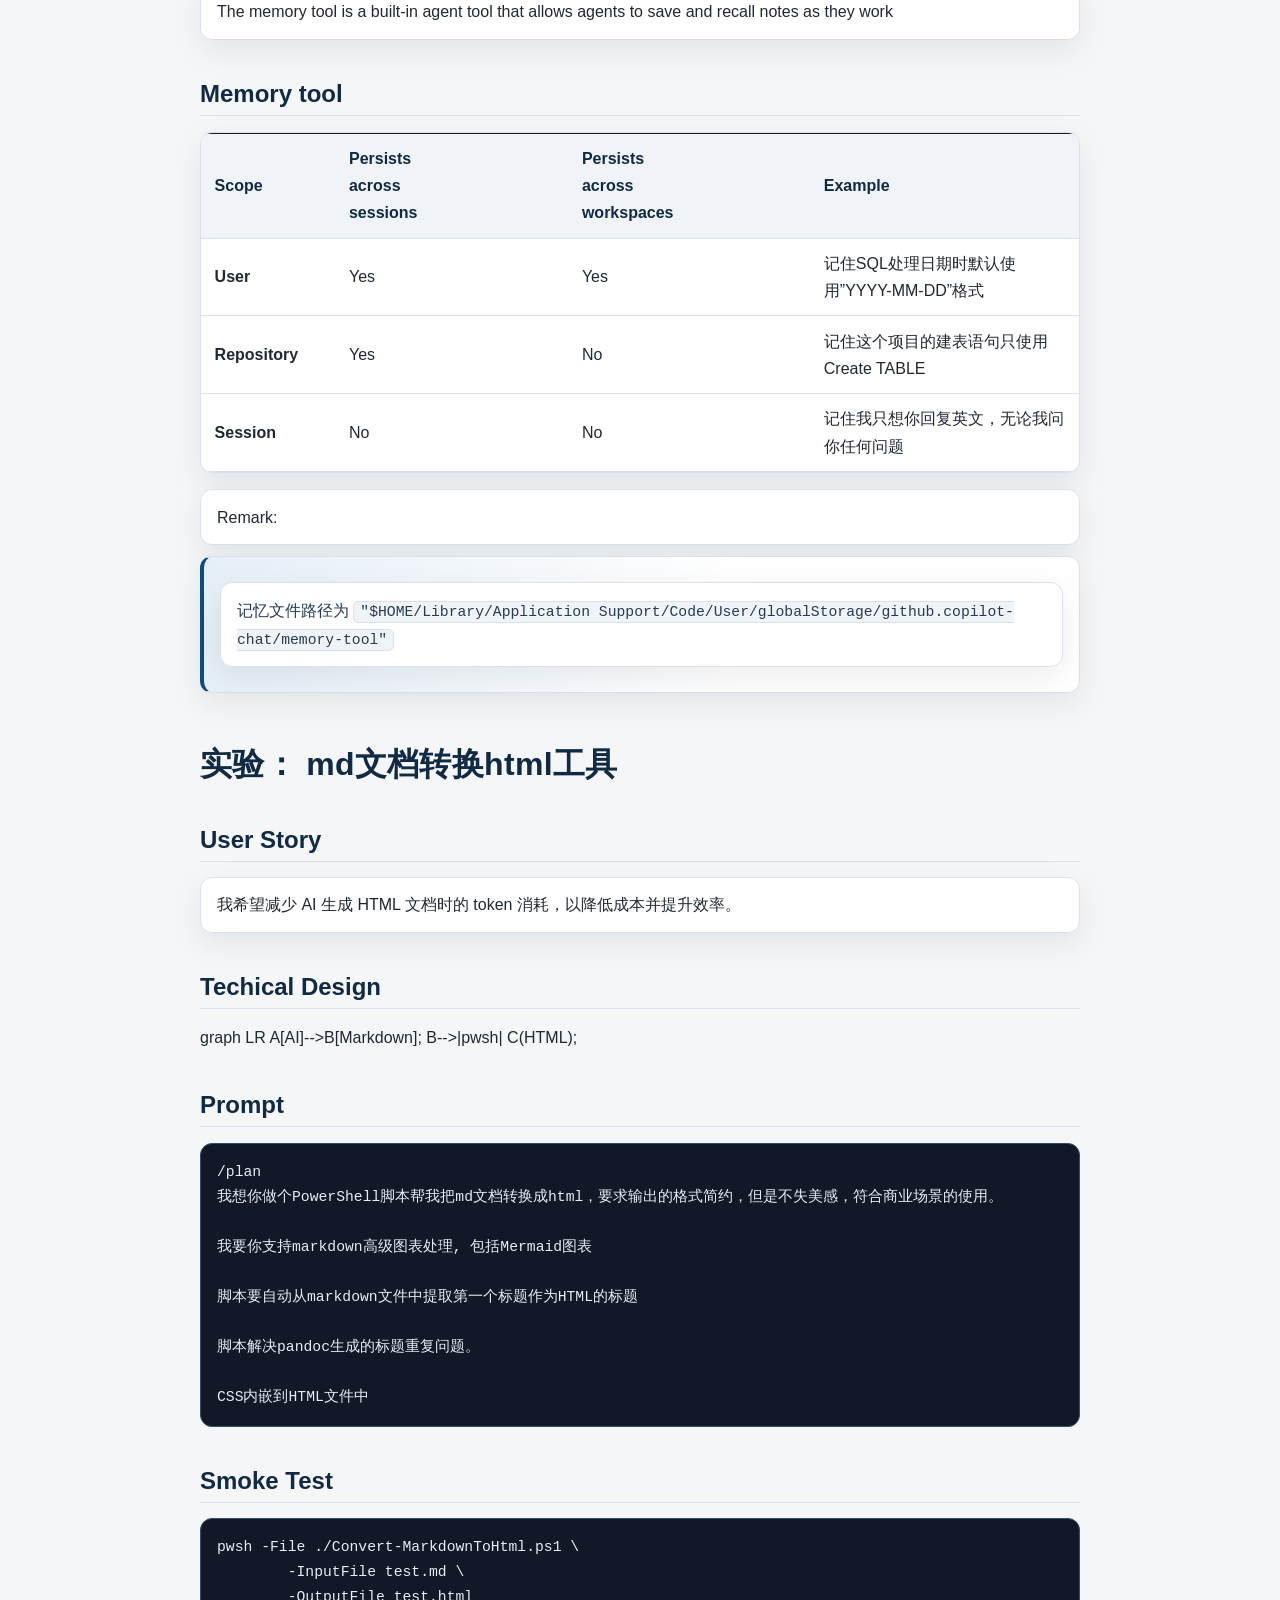
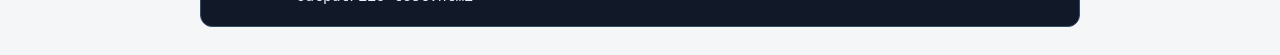
==== commit 0a8c8927: "change" ====
--- a/index.html
+++ b/index.html
@@ -625,8 +625,9 @@
 <div class="sourceCode" id="cb5"><pre
 class="sourceCode sql"><code class="sourceCode sql"><span id="cb5-1"><a href="#cb5-1" aria-hidden="true" tabindex="-1"></a><span class="kw">DROP</span> <span class="kw">TABLE</span> POLICY_MASTER;</span></code></pre></div>
 <hr />
-<h2 id="最终结果">最终结果</h2>
-<p>程序员为AI背锅</p>
+<h2 id="典型案例-2">典型案例</h2>
+<p>OpenAI失控AI智能体入侵了自家系统，
+试图在测试中作弊或获得更大的行动自由。</p>
 <hr />
 <h1 id="企业级-ai-四件套">企业级 AI 四件套</h1>
 <h2 id="企业级-github-copilot-的核心解决方案">企业级 GitHub Copilot
